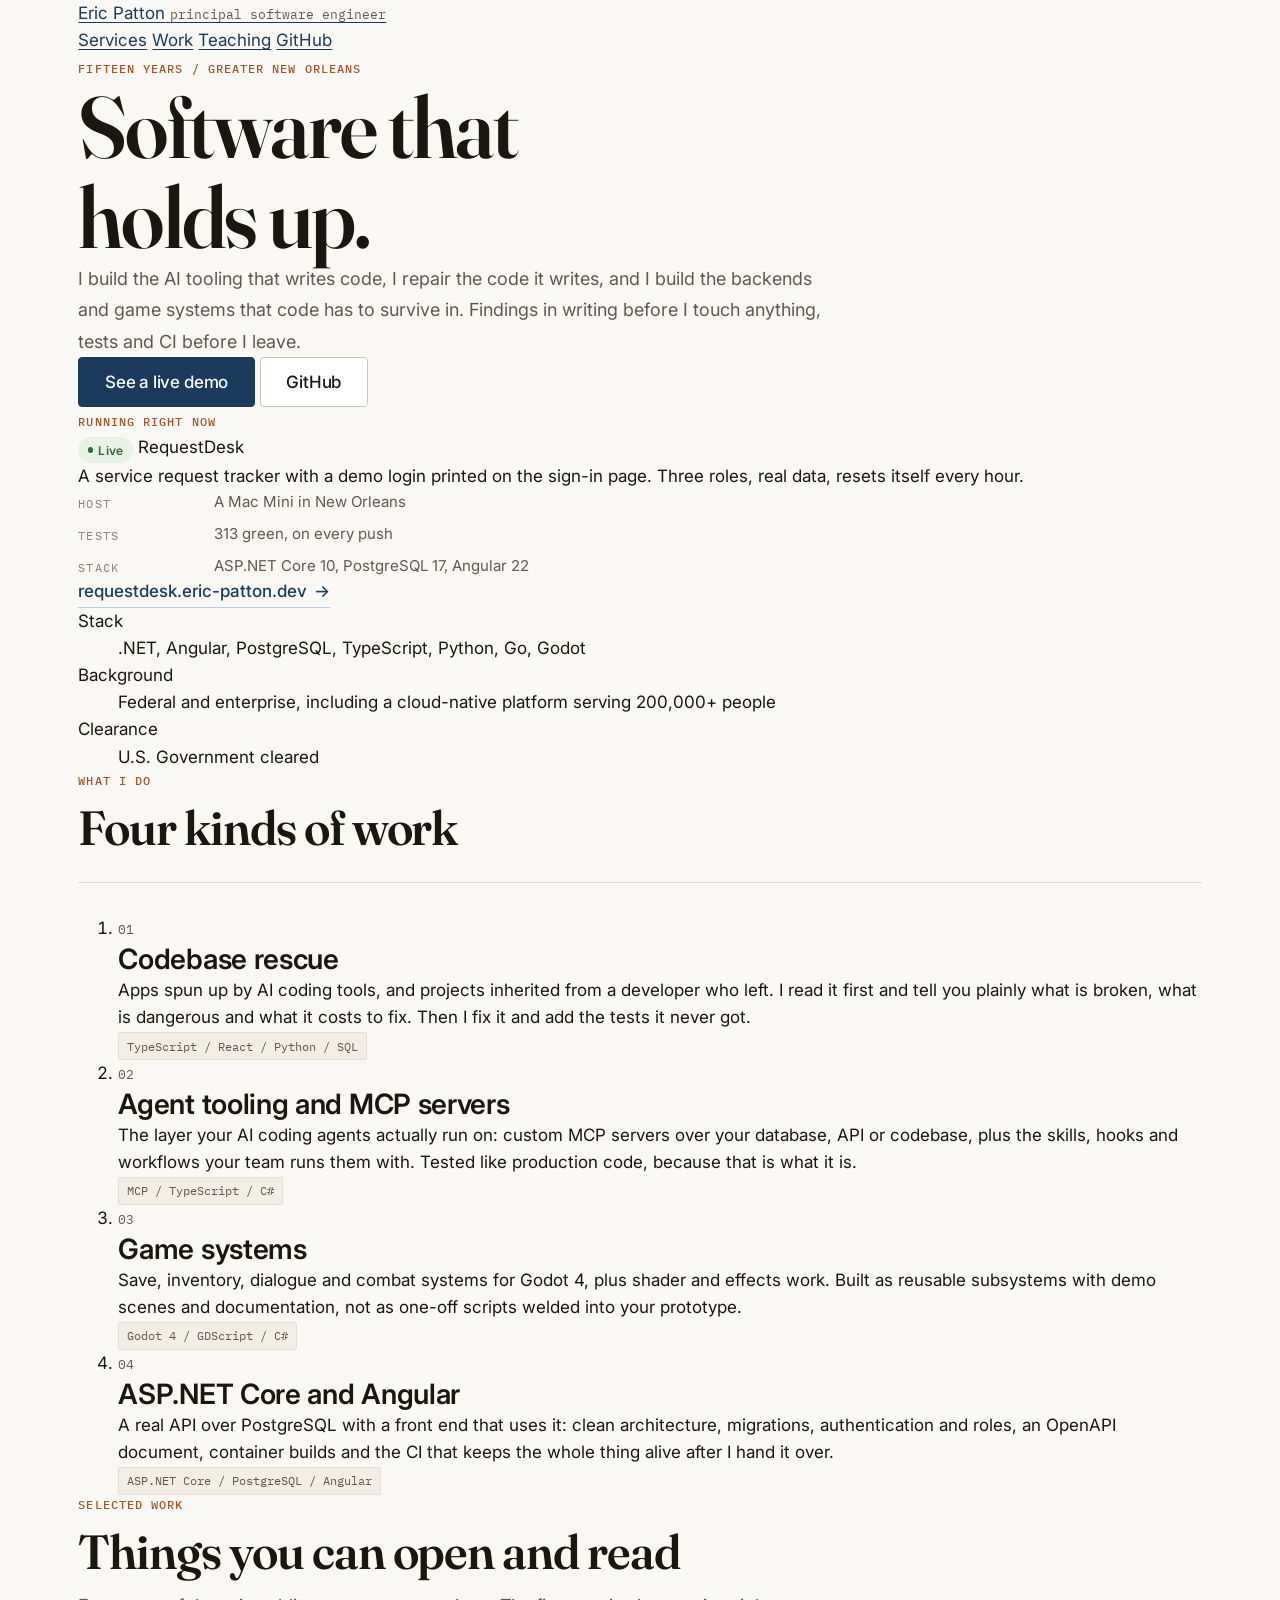
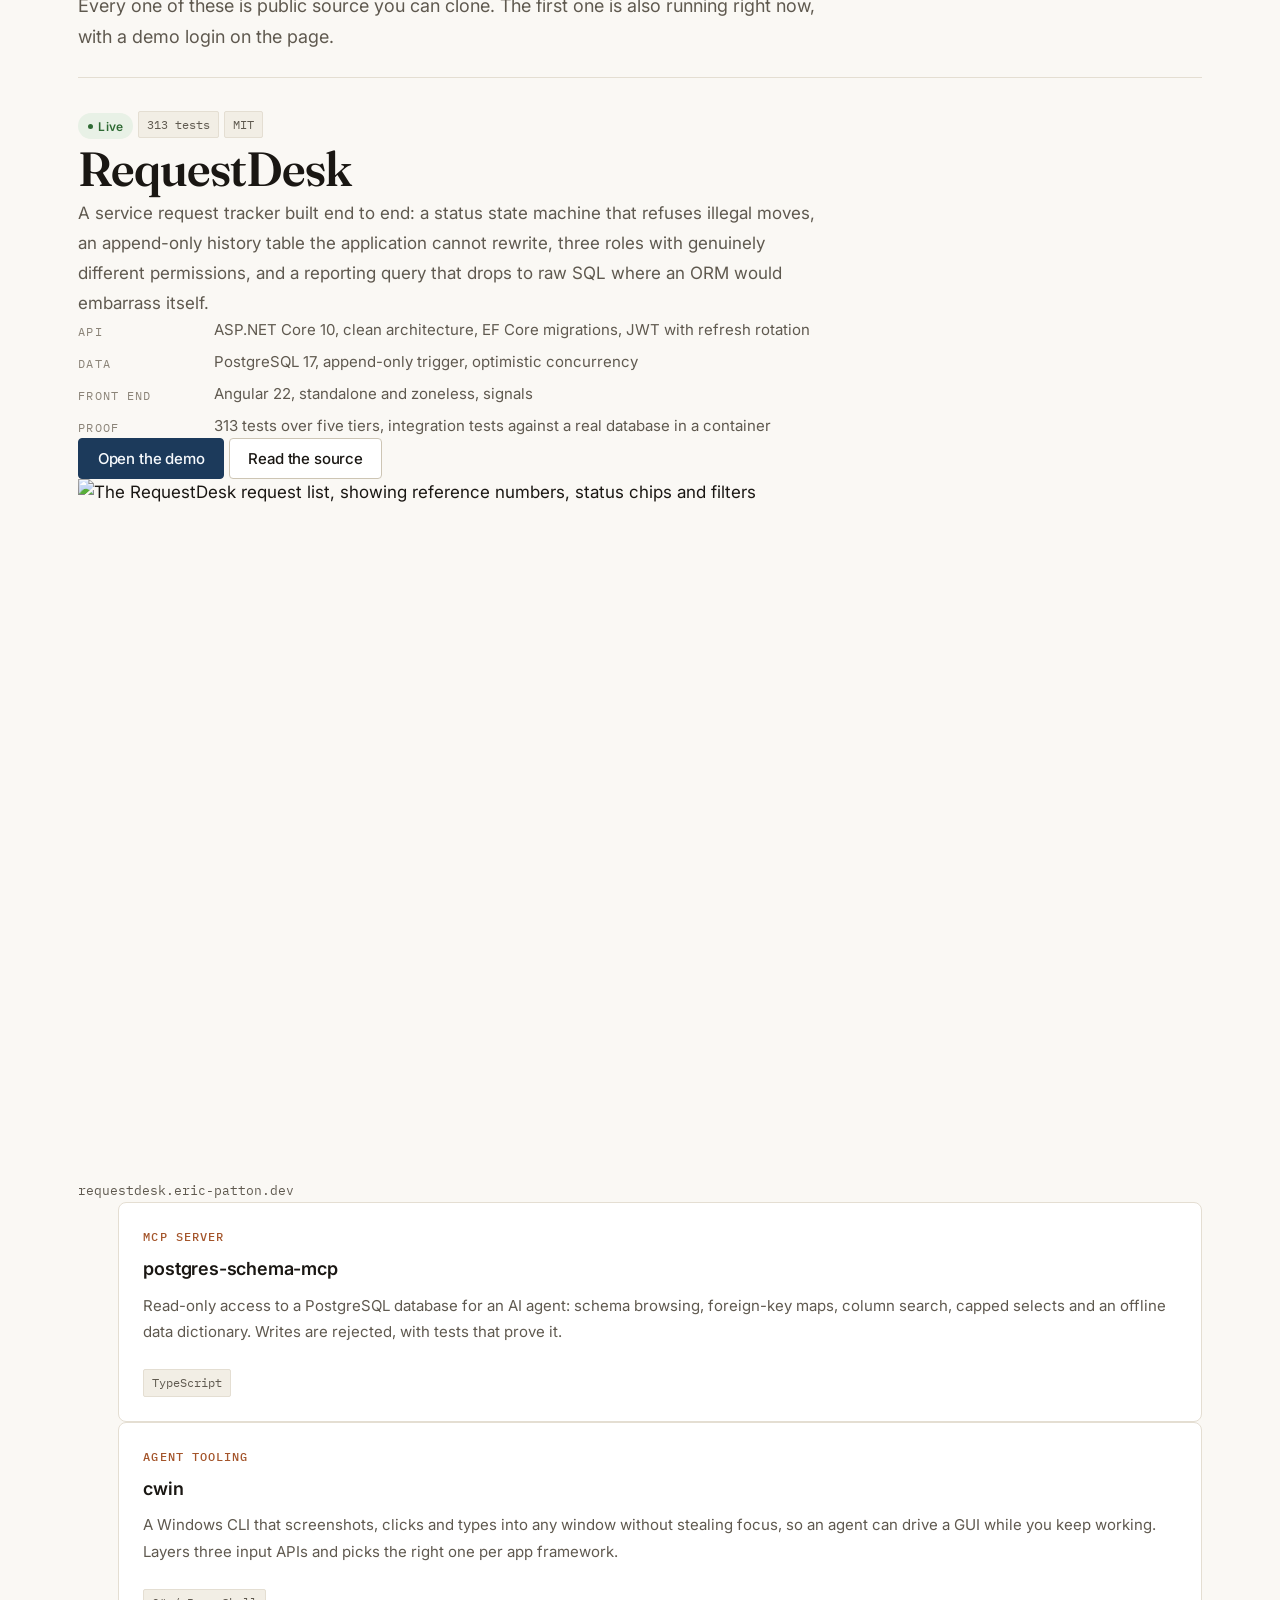
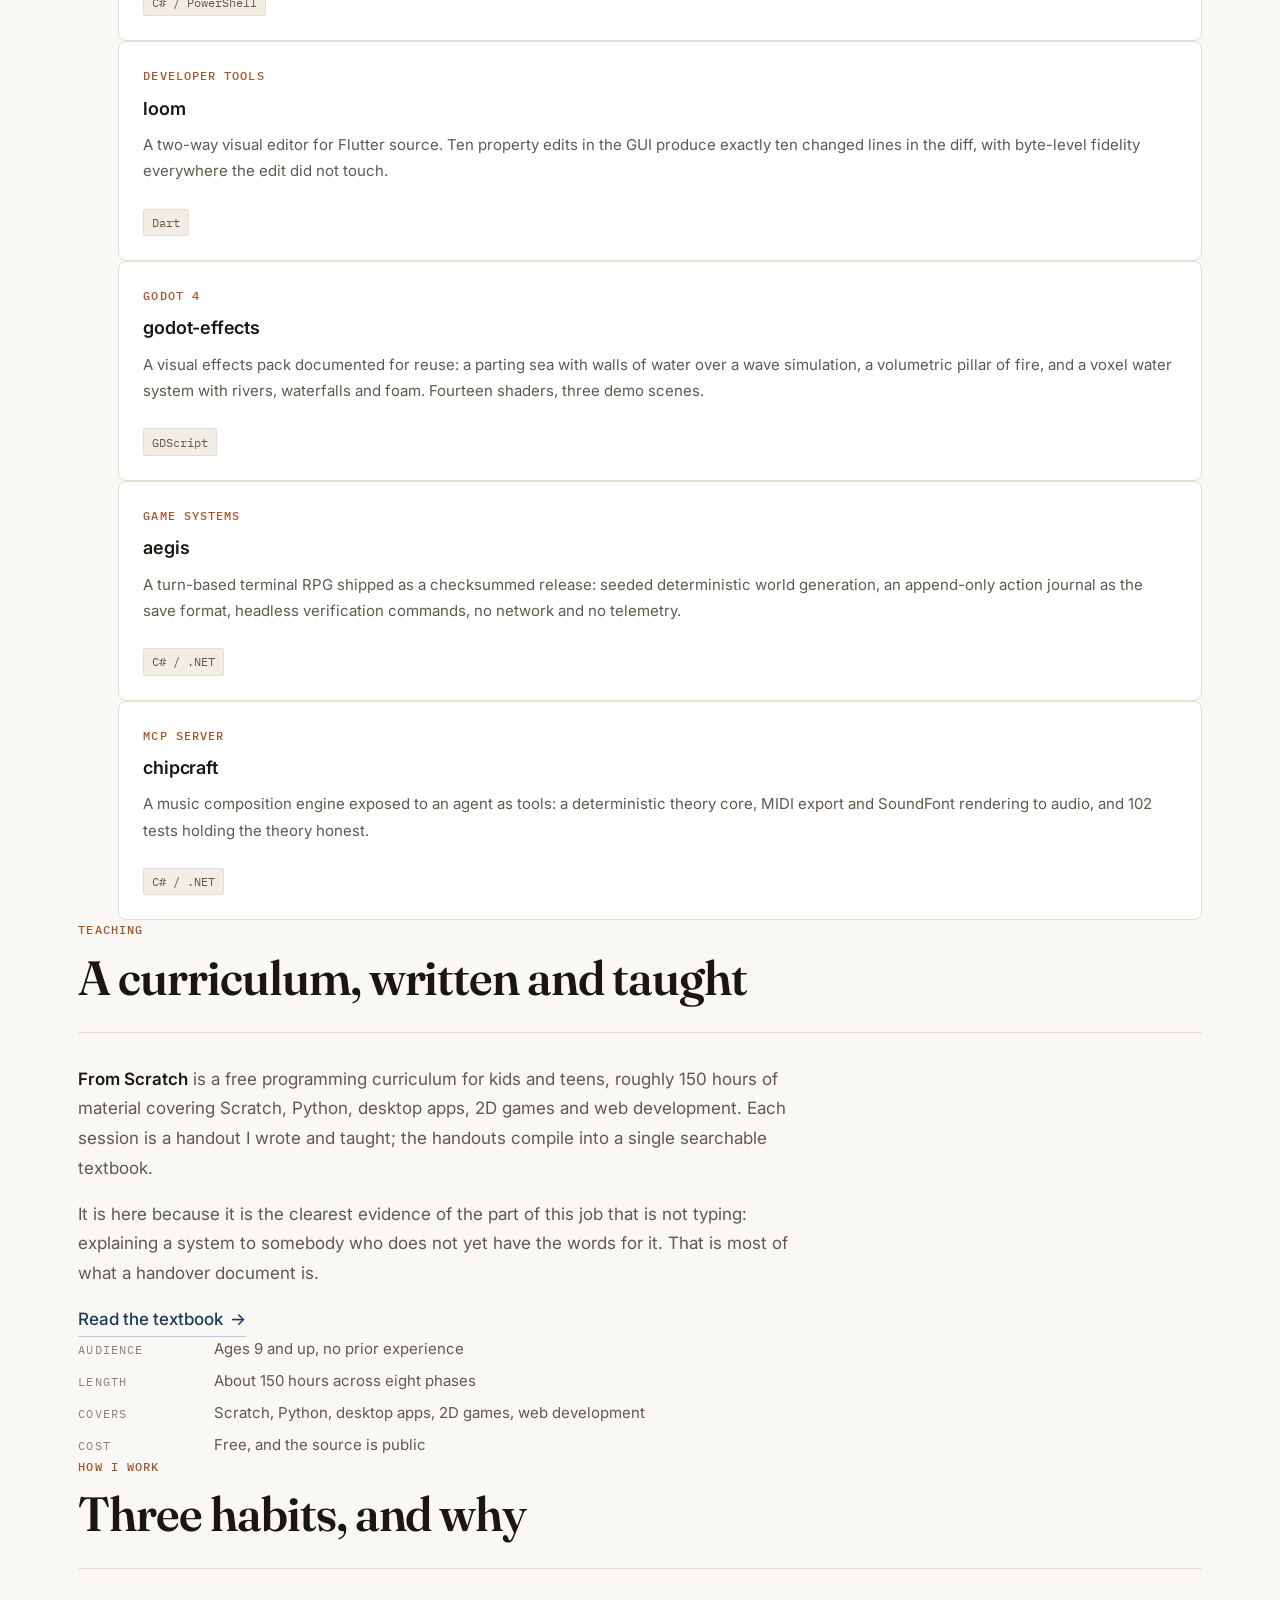
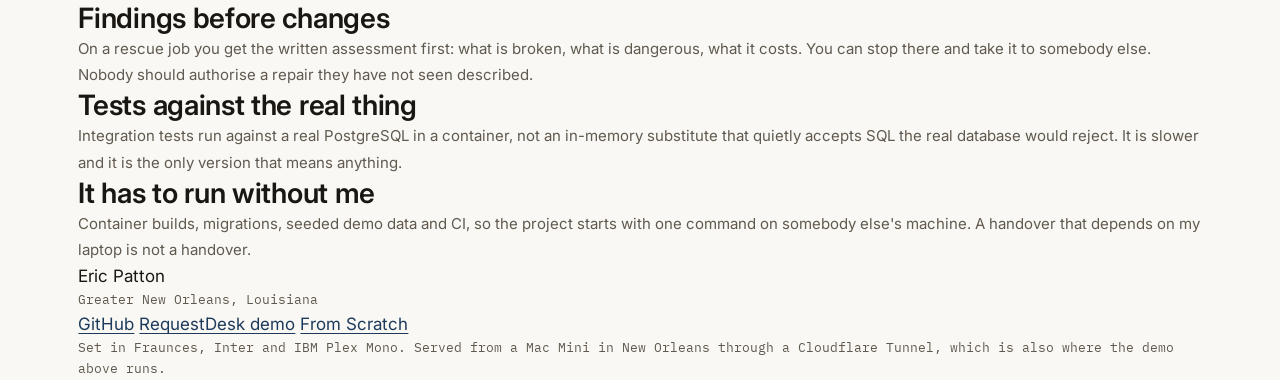
==== site/index.html @ 19e7ad47 "The eric-patton.dev site and the shared design system Editorial technical: a warm off-white ground, " ====
<!doctype html>
<html lang="en">
  <head>
    <meta charset="utf-8" />
    <meta name="viewport" content="width=device-width, initial-scale=1" />

    <title>Eric Patton, principal software engineer</title>
    <meta
      name="description"
      content="Principal software engineer, 15 years. Codebase audits and repair, AI agent tooling and MCP servers, ASP.NET Core with PostgreSQL and Angular, Godot systems."
    />
    <link rel="canonical" href="https://eric-patton.dev/" />

    <meta property="og:type" content="website" />
    <meta property="og:url" content="https://eric-patton.dev/" />
    <meta property="og:title" content="Eric Patton, principal software engineer" />
    <meta
      property="og:description"
      content="I build the AI tooling that writes code, I repair the code it writes, and I build the backends that code has to survive in."
    />
    <meta property="og:image" content="https://eric-patton.dev/assets/og.png" />
    <meta name="twitter:card" content="summary_large_image" />

    <link rel="icon" href="/assets/favicon.svg" type="image/svg+xml" />

    <link rel="preconnect" href="https://fonts.googleapis.com" />
    <link rel="preconnect" href="https://fonts.gstatic.com" crossorigin />
    <link
      rel="stylesheet"
      href="https://fonts.googleapis.com/css2?family=Fraunces:opsz,wght,SOFT,WONK@9..144,400..700,0..100,0..1&family=IBM+Plex+Mono:wght@400;500;600&family=Inter:wght@400;500;600;700&display=swap"
    />

    <link rel="stylesheet" href="/design-system/tokens.css" />
    <link rel="stylesheet" href="/design-system/base.css" />
    <link rel="stylesheet" href="/design-system/components.css" />
    <link rel="stylesheet" href="/styles.css" />
  </head>

  <body>
    <a class="ep-skip-link" href="#main">Skip to content</a>

    <header class="masthead">
      <div class="ep-page masthead__inner">
        <a class="masthead__mark" href="/">
          <span class="masthead__name">Eric Patton</span>
          <span class="ep-mono masthead__role">principal software engineer</span>
        </a>

        <nav class="masthead__nav" aria-label="Sections">
          <a href="#services">Services</a>
          <a href="#work">Work</a>
          <a href="#teaching">Teaching</a>
          <a href="https://github.com/eric-patton" rel="me noopener">GitHub</a>
        </nav>
      </div>
    </header>

    <main id="main">
      <!-- ---- Hero ------------------------------------------------------------------------ -->
      <section class="hero">
        <div class="ep-page">
          <div class="hero__grid">
            <div class="hero__text">
              <p class="ep-eyebrow">Fifteen years / Greater New Orleans</p>

              <h1 class="ep-display hero__headline">
                Software that<br />holds up.
              </h1>

              <p class="ep-lede hero__lede">
                I build the AI tooling that writes code, I repair the code it writes, and I build
                the backends and game systems that code has to survive in. Findings in writing
                before I touch anything, tests and CI before I leave.
              </p>

              <div class="hero__actions">
                <a
                  class="ep-btn ep-btn--primary ep-btn--lg"
                  href="https://requestdesk.eric-patton.dev"
                >
                  See a live demo
                </a>
                <a
                  class="ep-btn ep-btn--secondary ep-btn--lg"
                  href="https://github.com/eric-patton"
                  rel="me noopener"
                >
                  GitHub
                </a>
              </div>
            </div>

            <!-- Not a project card: this is the running service, and it earns the space by being
                 the one thing on the page a visitor can go and use in the next ten seconds. -->
            <aside class="status-panel" aria-labelledby="status-panel-title">
              <p class="ep-eyebrow">Running right now</p>

              <p class="status-panel__head">
                <span class="ep-chip ep-chip--live">Live</span>
                <span id="status-panel-title" class="status-panel__name">RequestDesk</span>
              </p>

              <p class="status-panel__blurb">
                A service request tracker with a demo login printed on the sign-in page. Three
                roles, real data, resets itself every hour.
              </p>

              <dl class="ep-defs status-panel__defs">
                <dt>Host</dt>
                <dd>A Mac Mini in New Orleans</dd>
                <dt>Tests</dt>
                <dd>313 green, on every push</dd>
                <dt>Stack</dt>
                <dd>ASP.NET Core 10, PostgreSQL 17, Angular 22</dd>
              </dl>

              <p class="status-panel__go">
                <a class="ep-link" href="https://requestdesk.eric-patton.dev">
                  requestdesk.eric-patton.dev
                  <span class="ep-link__arrow" aria-hidden="true">-&gt;</span>
                </a>
              </p>
            </aside>
          </div>

          <dl class="hero__facts">
            <div>
              <dt>Stack</dt>
              <dd>.NET, Angular, PostgreSQL, TypeScript, Python, Go, Godot</dd>
            </div>
            <div>
              <dt>Background</dt>
              <dd>Federal and enterprise, including a cloud-native platform serving 200,000+ people</dd>
            </div>
            <div>
              <dt>Clearance</dt>
              <dd>U.S. Government cleared</dd>
            </div>
          </dl>
        </div>
      </section>

      <!-- ---- Services --------------------------------------------------------------------- -->
      <section class="section" id="services">
        <div class="ep-page">
          <div class="ep-section-head">
            <p class="ep-eyebrow">What I do</p>
            <h2 class="ep-title">Four kinds of work</h2>
          </div>

          <ol class="services">
            <li class="service">
              <span class="service__index ep-mono">01</span>
              <div class="service__body">
                <h3 class="ep-heading">Codebase rescue</h3>
                <p>
                  Apps spun up by AI coding tools, and projects inherited from a developer who
                  left. I read it first and tell you plainly what is broken, what is dangerous and
                  what it costs to fix. Then I fix it and add the tests it never got.
                </p>
              </div>
              <span class="ep-tag">TypeScript / React / Python / SQL</span>
            </li>

            <li class="service">
              <span class="service__index ep-mono">02</span>
              <div class="service__body">
                <h3 class="ep-heading">Agent tooling and MCP servers</h3>
                <p>
                  The layer your AI coding agents actually run on: custom MCP servers over your
                  database, API or codebase, plus the skills, hooks and workflows your team runs
                  them with. Tested like production code, because that is what it is.
                </p>
              </div>
              <span class="ep-tag">MCP / TypeScript / C#</span>
            </li>

            <li class="service">
              <span class="service__index ep-mono">03</span>
              <div class="service__body">
                <h3 class="ep-heading">Game systems</h3>
                <p>
                  Save, inventory, dialogue and combat systems for Godot 4, plus shader and
                  effects work. Built as reusable subsystems with demo scenes and documentation,
                  not as one-off scripts welded into your prototype.
                </p>
              </div>
              <span class="ep-tag">Godot 4 / GDScript / C#</span>
            </li>

            <li class="service">
              <span class="service__index ep-mono">04</span>
              <div class="service__body">
                <h3 class="ep-heading">ASP.NET Core and Angular</h3>
                <p>
                  A real API over PostgreSQL with a front end that uses it: clean architecture,
                  migrations, authentication and roles, an OpenAPI document, container builds and
                  the CI that keeps the whole thing alive after I hand it over.
                </p>
              </div>
              <span class="ep-tag">ASP.NET Core / PostgreSQL / Angular</span>
            </li>
          </ol>
        </div>
      </section>

      <!-- ---- Featured work ---------------------------------------------------------------- -->
      <section class="section section--sunk" id="work">
        <div class="ep-page">
          <div class="ep-section-head">
            <p class="ep-eyebrow">Selected work</p>
            <h2 class="ep-title">Things you can open and read</h2>
            <p class="ep-lede">
              Every one of these is public source you can clone. The first one is also running
              right now, with a demo login on the page.
            </p>
          </div>

          <article class="feature">
            <div class="feature__text">
              <p class="feature__chips">
                <span class="ep-chip ep-chip--live">Live</span>
                <span class="ep-tag">313 tests</span>
                <span class="ep-tag">MIT</span>
              </p>

              <h3 class="ep-title feature__title">RequestDesk</h3>

              <p class="ep-prose">
                A service request tracker built end to end: a status state machine that refuses
                illegal moves, an append-only history table the application cannot rewrite, three
                roles with genuinely different permissions, and a reporting query that drops to
                raw SQL where an ORM would embarrass itself.
              </p>

              <dl class="ep-defs feature__defs">
                <dt>API</dt>
                <dd>ASP.NET Core 10, clean architecture, EF Core migrations, JWT with refresh rotation</dd>
                <dt>Data</dt>
                <dd>PostgreSQL 17, append-only trigger, optimistic concurrency</dd>
                <dt>Front end</dt>
                <dd>Angular 22, standalone and zoneless, signals</dd>
                <dt>Proof</dt>
                <dd>313 tests over five tiers, integration tests against a real database in a container</dd>
              </dl>

              <p class="feature__actions">
                <a class="ep-btn ep-btn--primary" href="https://requestdesk.eric-patton.dev">
                  Open the demo
                </a>
                <a
                  class="ep-btn ep-btn--secondary"
                  href="https://github.com/eric-patton/requestdesk"
                  rel="noopener"
                >
                  Read the source
                </a>
              </p>
            </div>

            <figure class="feature__shot">
              <img
                src="/assets/requestdesk-list.png"
                alt="The RequestDesk request list, showing reference numbers, status chips and filters"
                width="1280"
                height="800"
                loading="lazy"
                decoding="async"
              />
              <figcaption class="ep-mono">requestdesk.eric-patton.dev</figcaption>
            </figure>
          </article>

          <ul class="work-grid">
            <li class="ep-card ep-card--interactive">
              <p class="ep-eyebrow">MCP server</p>
              <h3 class="ep-card__title">
                <a
                  class="ep-card__link"
                  href="https://github.com/eric-patton/postgres-schema-mcp"
                  rel="noopener"
                  >postgres-schema-mcp</a
                >
              </h3>
              <p class="ep-card__body">
                Read-only access to a PostgreSQL database for an AI agent: schema browsing,
                foreign-key maps, column search, capped selects and an offline data dictionary.
                Writes are rejected, with tests that prove it.
              </p>
              <p class="ep-card__footer"><span class="ep-tag">TypeScript</span></p>
            </li>

            <li class="ep-card ep-card--interactive">
              <p class="ep-eyebrow">Agent tooling</p>
              <h3 class="ep-card__title">
                <a class="ep-card__link" href="https://github.com/eric-patton/cwin" rel="noopener"
                  >cwin</a
                >
              </h3>
              <p class="ep-card__body">
                A Windows CLI that screenshots, clicks and types into any window without stealing
                focus, so an agent can drive a GUI while you keep working. Layers three input APIs
                and picks the right one per app framework.
              </p>
              <p class="ep-card__footer"><span class="ep-tag">C# / PowerShell</span></p>
            </li>

            <li class="ep-card ep-card--interactive">
              <p class="ep-eyebrow">Developer tools</p>
              <h3 class="ep-card__title">
                <a class="ep-card__link" href="https://github.com/eric-patton/loom" rel="noopener"
                  >loom</a
                >
              </h3>
              <p class="ep-card__body">
                A two-way visual editor for Flutter source. Ten property edits in the GUI produce
                exactly ten changed lines in the diff, with byte-level fidelity everywhere the
                edit did not touch.
              </p>
              <p class="ep-card__footer"><span class="ep-tag">Dart</span></p>
            </li>

            <li class="ep-card ep-card--interactive">
              <p class="ep-eyebrow">Godot 4</p>
              <h3 class="ep-card__title">
                <a
                  class="ep-card__link"
                  href="https://github.com/eric-patton/godot-effects"
                  rel="noopener"
                  >godot-effects</a
                >
              </h3>
              <p class="ep-card__body">
                A visual effects pack documented for reuse: a parting sea with walls of water over
                a wave simulation, a volumetric pillar of fire, and a voxel water system with
                rivers, waterfalls and foam. Fourteen shaders, three demo scenes.
              </p>
              <p class="ep-card__footer"><span class="ep-tag">GDScript</span></p>
            </li>

            <li class="ep-card ep-card--interactive">
              <p class="ep-eyebrow">Game systems</p>
              <h3 class="ep-card__title">
                <a class="ep-card__link" href="https://github.com/eric-patton/aegis" rel="noopener"
                  >aegis</a
                >
              </h3>
              <p class="ep-card__body">
                A turn-based terminal RPG shipped as a checksummed release: seeded deterministic
                world generation, an append-only action journal as the save format, headless
                verification commands, no network and no telemetry.
              </p>
              <p class="ep-card__footer"><span class="ep-tag">C# / .NET</span></p>
            </li>

            <li class="ep-card ep-card--interactive">
              <p class="ep-eyebrow">MCP server</p>
              <h3 class="ep-card__title">
                <a
                  class="ep-card__link"
                  href="https://github.com/eric-patton/chipcraft"
                  rel="noopener"
                  >chipcraft</a
                >
              </h3>
              <p class="ep-card__body">
                A music composition engine exposed to an agent as tools: a deterministic theory
                core, MIDI export and SoundFont rendering to audio, and 102 tests holding the
                theory honest.
              </p>
              <p class="ep-card__footer"><span class="ep-tag">C# / .NET</span></p>
            </li>
          </ul>
        </div>
      </section>

      <!-- ---- Teaching --------------------------------------------------------------------- -->
      <section class="section" id="teaching">
        <div class="ep-page">
          <div class="ep-section-head">
            <p class="ep-eyebrow">Teaching</p>
            <h2 class="ep-title">A curriculum, written and taught</h2>
          </div>

          <div class="teaching">
            <div class="ep-prose">
              <p>
                <strong>From Scratch</strong> is a free programming curriculum for kids and teens,
                roughly 150 hours of material covering Scratch, Python, desktop apps, 2D games and
                web development. Each session is a handout I wrote and taught; the handouts compile
                into a single searchable textbook.
              </p>
              <p>
                It is here because it is the clearest evidence of the part of this job that is not
                typing: explaining a system to somebody who does not yet have the words for it.
                That is most of what a handover document is.
              </p>
              <p>
                <a class="ep-link" href="https://eric-patton.github.io/from-scratch/" rel="noopener">
                  Read the textbook <span class="ep-link__arrow" aria-hidden="true">-&gt;</span>
                </a>
              </p>
            </div>

            <dl class="ep-defs teaching__defs">
              <dt>Audience</dt>
              <dd>Ages 9 and up, no prior experience</dd>
              <dt>Length</dt>
              <dd>About 150 hours across eight phases</dd>
              <dt>Covers</dt>
              <dd>Scratch, Python, desktop apps, 2D games, web development</dd>
              <dt>Cost</dt>
              <dd>Free, and the source is public</dd>
            </dl>
          </div>
        </div>
      </section>

      <!-- ---- Approach --------------------------------------------------------------------- -->
      <section class="section section--sunk" id="approach">
        <div class="ep-page">
          <div class="ep-section-head">
            <p class="ep-eyebrow">How I work</p>
            <h2 class="ep-title">Three habits, and why</h2>
          </div>

          <div class="approach">
            <div class="approach__item">
              <h3 class="ep-heading">Findings before changes</h3>
              <p class="ep-card__body">
                On a rescue job you get the written assessment first: what is broken, what is
                dangerous, what it costs. You can stop there and take it to somebody else. Nobody
                should authorise a repair they have not seen described.
              </p>
            </div>
            <div class="approach__item">
              <h3 class="ep-heading">Tests against the real thing</h3>
              <p class="ep-card__body">
                Integration tests run against a real PostgreSQL in a container, not an in-memory
                substitute that quietly accepts SQL the real database would reject. It is slower
                and it is the only version that means anything.
              </p>
            </div>
            <div class="approach__item">
              <h3 class="ep-heading">It has to run without me</h3>
              <p class="ep-card__body">
                Container builds, migrations, seeded demo data and CI, so the project starts with
                one command on somebody else's machine. A handover that depends on my laptop is
                not a handover.
              </p>
            </div>
          </div>
        </div>
      </section>
    </main>

    <footer class="footer">
      <div class="ep-page footer__inner">
        <div>
          <p class="footer__name">Eric Patton</p>
          <p class="ep-mono">Greater New Orleans, Louisiana</p>
        </div>

        <nav class="footer__links" aria-label="Elsewhere">
          <a href="https://github.com/eric-patton" rel="me noopener">GitHub</a>
          <a href="https://requestdesk.eric-patton.dev">RequestDesk demo</a>
          <a href="https://eric-patton.github.io/from-scratch/" rel="noopener">From Scratch</a>
        </nav>

        <p class="ep-mono footer__colophon">
          Set in Fraunces, Inter and IBM Plex Mono. Served from a Mac Mini in New Orleans through a
          Cloudflare Tunnel, which is also where the demo above runs.
        </p>
      </div>
    </footer>
  </body>
</html>
---- design-system/tokens.css ----
/*
 * Editorial Technical: the design tokens.
 *
 * One file, imported by both the eric-patton.dev site and the RequestDesk front end, so the two
 * read as one product. Everything is prefixed --ep- so it can drop into an app that already has
 * its own variables (RequestDesk carries Angular Material's) without colliding.
 *
 * The system has three voices and each one has a job:
 *   serif  headlines and pull quotes, the only place with personality
 *   sans   every piece of working UI, chosen to stay legible in a dense table
 *   mono   technical detail: counts, stack names, section indices, status codes
 *
 * Colour is warm rather than neutral grey. A warm ground makes the ink accent read as considered
 * instead of corporate, and it stays comfortable on a screen someone reads for an hour.
 */

:root {
  color-scheme: light;

  /* ---- Type families ------------------------------------------------------------------- */
  --ep-font-display: "Fraunces", "Iowan Old Style", "Palatino Linotype", Georgia, serif;
  --ep-font-sans: "Inter", -apple-system, BlinkMacSystemFont, "Segoe UI", Roboto, sans-serif;
  --ep-font-mono: "IBM Plex Mono", ui-monospace, "SF Mono", Menlo, Consolas, monospace;

  /* ---- Type scale ---------------------------------------------------------------------- */
  /* Fluid between a 380px phone and a 1280px desktop. The display sizes carry the page, so
     they move the most; body text barely moves at all, because reading size is reading size. */
  --ep-text-display: clamp(2.75rem, 1.6rem + 4.8vw, 5.5rem);
  --ep-text-title: clamp(1.9rem, 1.35rem + 2.3vw, 3rem);
  --ep-text-heading: clamp(1.35rem, 1.1rem + 1vw, 1.75rem);
  --ep-text-subheading: 1.125rem;
  --ep-text-body: 1.0625rem;
  --ep-text-small: 0.9375rem;
  --ep-text-fine: 0.8125rem;
  --ep-text-label: 0.75rem;

  --ep-leading-tight: 1.04;
  --ep-leading-snug: 1.25;
  --ep-leading-normal: 1.6;
  --ep-leading-relaxed: 1.75;

  --ep-tracking-display: -0.022em;
  --ep-tracking-tight: -0.011em;
  --ep-tracking-normal: 0;
  --ep-tracking-label: 0.09em;

  --ep-weight-regular: 400;
  --ep-weight-medium: 500;
  --ep-weight-semibold: 600;
  --ep-weight-bold: 700;

  /* ---- Colour: ground and ink ---------------------------------------------------------- */
  --ep-ground: #faf8f4;
  --ep-ground-sunk: #f2eee5;
  --ep-surface: #ffffff;
  --ep-surface-raised: #ffffff;

  --ep-ink: #1a1713;
  --ep-ink-muted: #5f594f;
  --ep-ink-faint: #8b8478;
  --ep-ink-inverse: #faf8f4;

  --ep-rule: #e4ded2;
  --ep-rule-strong: #cdc5b4;

  /* ---- Colour: accent ------------------------------------------------------------------ */
  /* Deep ink blue. Dark enough to sit on the warm ground at AA for body text, which means the
     same token works for a link, a button fill and a chart bar without a second variant. */
  --ep-accent: #1c3a5b;
  --ep-accent-strong: #142a43;
  --ep-accent-soft: #e7eef6;
  --ep-accent-line: #b9cbdd;
  --ep-on-accent: #f7fafd;

  /* Rust. The second voice, used sparingly: section indices, the mono eyebrow labels, and the
     one thing on a screen that should catch the eye first. Never for large fills. */
  --ep-warm: #a4552b;
  --ep-warm-soft: #f7ece4;
  --ep-warm-line: #e3c5ae;

  /* ---- Colour: feedback ---------------------------------------------------------------- */
  --ep-positive: #2f6b34;
  --ep-positive-soft: #e8f1e6;
  --ep-caution: #8a6410;
  --ep-caution-soft: #f8f0da;
  --ep-critical: #9c2c22;
  --ep-critical-soft: #f9e9e6;

  /* ---- Colour: RequestDesk status palette ---------------------------------------------- */
  /* Seven states, and the chip has to stay readable at 12px inside a dense table row. Each one
     is a dark ink on a tinted ground rather than white on saturated colour, which holds up at
     small sizes and does not turn the table into a bag of sweets. */
  --ep-status-new-ink: #1c3a5b;
  --ep-status-new-bg: #e7eef6;
  --ep-status-triaged-ink: #4c3f86;
  --ep-status-triaged-bg: #ece9f7;
  --ep-status-inprogress-ink: #0f6152;
  --ep-status-inprogress-bg: #e2f0ec;
  --ep-status-blocked-ink: #a4552b;
  --ep-status-blocked-bg: #f7ece4;
  --ep-status-resolved-ink: #2f6b34;
  --ep-status-resolved-bg: #e8f1e6;
  --ep-status-closed-ink: #5f594f;
  --ep-status-closed-bg: #efece5;
  --ep-status-cancelled-ink: #8b8478;
  --ep-status-cancelled-bg: #f2eee5;

  /* ---- Colour: RequestDesk priority ---------------------------------------------------- */
  --ep-priority-low: #8b8478;
  --ep-priority-normal: #5f594f;
  --ep-priority-high: #a4552b;
  --ep-priority-urgent: #9c2c22;

  /* ---- Space --------------------------------------------------------------------------- */
  /* A 4px base. Named by size rather than by purpose so the same token can be a gap, a pad or
     a margin without lying about what it is. */
  --ep-space-3xs: 0.25rem;
  --ep-space-2xs: 0.5rem;
  --ep-space-xs: 0.75rem;
  --ep-space-sm: 1rem;
  --ep-space-md: 1.5rem;
  --ep-space-lg: 2rem;
  --ep-space-xl: 3rem;
  --ep-space-2xl: 4.5rem;
  --ep-space-3xl: 7rem;
  --ep-space-section: clamp(4rem, 2rem + 8vw, 9rem);

  /* ---- Measure and layout -------------------------------------------------------------- */
  --ep-measure-prose: 68ch;
  --ep-measure-narrow: 46ch;
  --ep-page-max: 76rem;
  --ep-page-gutter: clamp(1.25rem, 0.5rem + 3vw, 4rem);

  /* ---- Radius -------------------------------------------------------------------------- */
  /* Small on purpose. Editorial work is built from rules and edges, not pills; the one pill
     in the system is the status chip, where roundness reads as "state" rather than "button". */
  --ep-radius-xs: 2px;
  --ep-radius-sm: 4px;
  --ep-radius-md: 8px;
  --ep-radius-lg: 14px;
  --ep-radius-pill: 999px;

  /* ---- Elevation ----------------------------------------------------------------------- */
  /* Deliberately faint, and warm rather than black, so a card lifts off the ground without
     the grey haze that makes light UIs look muddy. Most separation is done with rules. */
  --ep-shadow-sm: 0 1px 2px rgba(38, 30, 20, 0.05);
  --ep-shadow-md: 0 2px 4px rgba(38, 30, 20, 0.05), 0 8px 20px -12px rgba(38, 30, 20, 0.18);
  --ep-shadow-lg: 0 4px 8px rgba(38, 30, 20, 0.05), 0 20px 44px -20px rgba(38, 30, 20, 0.22);
  --ep-focus-ring: 0 0 0 2px var(--ep-ground), 0 0 0 4px var(--ep-accent);

  /* ---- Motion -------------------------------------------------------------------------- */
  --ep-ease: cubic-bezier(0.2, 0, 0.1, 1);
  --ep-ease-out: cubic-bezier(0.16, 1, 0.3, 1);
  --ep-duration-fast: 120ms;
  --ep-duration: 200ms;
  --ep-duration-slow: 380ms;
}

/*
 * Dark. Warm dark, not black: the ground keeps a little of the paper's yellow so the palette
 * stays recognisably the same system. The accent has to invert, because a deep ink blue is
 * invisible on a dark ground; it becomes a pale blue and the ink/ground roles swap.
 */
@media (prefers-color-scheme: dark) {
  :root:not([data-ep-theme="light"]) {
    color-scheme: dark;

    --ep-ground: #16140f;
    --ep-ground-sunk: #100e0a;
    --ep-surface: #1e1b16;
    --ep-surface-raised: #26221c;

    --ep-ink: #f3efe7;
    --ep-ink-muted: #b3aa9b;
    --ep-ink-faint: #837b6d;
    --ep-ink-inverse: #16140f;

    --ep-rule: #322d25;
    --ep-rule-strong: #494237;

    --ep-accent: #9dc0e0;
    --ep-accent-strong: #c2d9ee;
    --ep-accent-soft: #1b2833;
    --ep-accent-line: #35505f;
    --ep-on-accent: #101c27;

    --ep-warm: #e5a578;
    --ep-warm-soft: #2b1f16;
    --ep-warm-line: #4d3524;

    --ep-positive: #86c08a;
    --ep-positive-soft: #1a2419;
    --ep-caution: #d7ad55;
    --ep-caution-soft: #2a2313;
    --ep-critical: #e79287;
    --ep-critical-soft: #2c1a17;

    --ep-status-new-ink: #9dc0e0;
    --ep-status-new-bg: #1b2833;
    --ep-status-triaged-ink: #b3a6e4;
    --ep-status-triaged-bg: #221d33;
    --ep-status-inprogress-ink: #7cc6b4;
    --ep-status-inprogress-bg: #14261f;
    --ep-status-blocked-ink: #e5a578;
    --ep-status-blocked-bg: #2b1f16;
    --ep-status-resolved-ink: #86c08a;
    --ep-status-resolved-bg: #1a2419;
    --ep-status-closed-ink: #b3aa9b;
    --ep-status-closed-bg: #262219;
    --ep-status-cancelled-ink: #837b6d;
    --ep-status-cancelled-bg: #1f1c16;

    --ep-priority-low: #837b6d;
    --ep-priority-normal: #b3aa9b;
    --ep-priority-high: #e5a578;
    --ep-priority-urgent: #e79287;

    --ep-shadow-sm: 0 1px 2px rgba(0, 0, 0, 0.4);
    --ep-shadow-md: 0 2px 4px rgba(0, 0, 0, 0.35), 0 8px 20px -12px rgba(0, 0, 0, 0.7);
    --ep-shadow-lg: 0 4px 8px rgba(0, 0, 0, 0.35), 0 20px 44px -20px rgba(0, 0, 0, 0.8);
  }
}

/* An explicit choice always wins over the system preference, in both directions. */
:root[data-ep-theme="dark"] {
  color-scheme: dark;

  --ep-ground: #16140f;
  --ep-ground-sunk: #100e0a;
  --ep-surface: #1e1b16;
  --ep-surface-raised: #26221c;

  --ep-ink: #f3efe7;
  --ep-ink-muted: #b3aa9b;
  --ep-ink-faint: #837b6d;
  --ep-ink-inverse: #16140f;

  --ep-rule: #322d25;
  --ep-rule-strong: #494237;

  --ep-accent: #9dc0e0;
  --ep-accent-strong: #c2d9ee;
  --ep-accent-soft: #1b2833;
  --ep-accent-line: #35505f;
  --ep-on-accent: #101c27;

  --ep-warm: #e5a578;
  --ep-warm-soft: #2b1f16;
  --ep-warm-line: #4d3524;

  --ep-positive: #86c08a;
  --ep-positive-soft: #1a2419;
  --ep-caution: #d7ad55;
  --ep-caution-soft: #2a2313;
  --ep-critical: #e79287;
  --ep-critical-soft: #2c1a17;

  --ep-status-new-ink: #9dc0e0;
  --ep-status-new-bg: #1b2833;
  --ep-status-triaged-ink: #b3a6e4;
  --ep-status-triaged-bg: #221d33;
  --ep-status-inprogress-ink: #7cc6b4;
  --ep-status-inprogress-bg: #14261f;
  --ep-status-blocked-ink: #e5a578;
  --ep-status-blocked-bg: #2b1f16;
  --ep-status-resolved-ink: #86c08a;
  --ep-status-resolved-bg: #1a2419;
  --ep-status-closed-ink: #b3aa9b;
  --ep-status-closed-bg: #262219;
  --ep-status-cancelled-ink: #837b6d;
  --ep-status-cancelled-bg: #1f1c16;

  --ep-priority-low: #837b6d;
  --ep-priority-normal: #b3aa9b;
  --ep-priority-high: #e5a578;
  --ep-priority-urgent: #e79287;

  --ep-shadow-sm: 0 1px 2px rgba(0, 0, 0, 0.4);
  --ep-shadow-md: 0 2px 4px rgba(0, 0, 0, 0.35), 0 8px 20px -12px rgba(0, 0, 0, 0.7);
  --ep-shadow-lg: 0 4px 8px rgba(0, 0, 0, 0.35), 0 20px 44px -20px rgba(0, 0, 0, 0.8);
}
---- design-system/base.css ----
/*
 * Editorial Technical: the base layer.
 *
 * A small reset plus the element defaults every page and app gets for free. Nothing here knows
 * about a specific page. Import order is always tokens.css, then this, then components.css.
 */

*,
*::before,
*::after {
  box-sizing: border-box;
}

html {
  -webkit-text-size-adjust: 100%;
  scroll-behavior: smooth;
}

/* Someone who has asked the operating system to stop animations means it everywhere, including
   the smooth scroll above, which is the one people most often forget. */
@media (prefers-reduced-motion: reduce) {
  html {
    scroll-behavior: auto;
  }

  *,
  *::before,
  *::after {
    animation-duration: 0.01ms !important;
    animation-iteration-count: 1 !important;
    transition-duration: 0.01ms !important;
    scroll-behavior: auto !important;
  }
}

body {
  margin: 0;
  background: var(--ep-ground);
  color: var(--ep-ink);
  font-family: var(--ep-font-sans);
  font-size: var(--ep-text-body);
  line-height: var(--ep-leading-normal);
  font-synthesis-weight: none;
  -webkit-font-smoothing: antialiased;
  text-rendering: optimizeLegibility;
}

h1,
h2,
h3,
h4,
h5,
h6 {
  margin: 0;
  font-weight: var(--ep-weight-semibold);
  line-height: var(--ep-leading-snug);
  letter-spacing: var(--ep-tracking-tight);
  text-wrap: balance;
}

p,
ul,
ol,
dl,
figure,
blockquote,
pre {
  margin: 0;
}

/* Prose gets its own rhythm rather than relying on element margins, so a component that happens
   to contain a paragraph does not inherit article spacing it never asked for. */
.ep-prose > * + * {
  margin-top: var(--ep-space-sm);
}

.ep-prose {
  max-width: var(--ep-measure-prose);
  line-height: var(--ep-leading-relaxed);
  color: var(--ep-ink-muted);
}

.ep-prose strong {
  color: var(--ep-ink);
  font-weight: var(--ep-weight-semibold);
}

img,
picture,
video,
canvas,
svg {
  display: block;
  max-width: 100%;
  height: auto;
}

input,
button,
textarea,
select {
  font: inherit;
  color: inherit;
}

button {
  cursor: pointer;
}

a {
  color: var(--ep-accent);
  text-decoration-thickness: 1px;
  text-underline-offset: 0.18em;
  transition: color var(--ep-duration-fast) var(--ep-ease);
}

a:hover {
  color: var(--ep-accent-strong);
}

/* Focus is visible and consistent everywhere. :focus-visible so a mouse click on a button does
   not paint a ring, but a keyboard tab always does. */
:where(a, button, input, textarea, select, summary, [tabindex]):focus-visible {
  outline: none;
  box-shadow: var(--ep-focus-ring);
  border-radius: var(--ep-radius-sm);
}

hr {
  border: 0;
  border-top: 1px solid var(--ep-rule);
  margin: 0;
}

table {
  border-collapse: collapse;
  width: 100%;
}

code,
kbd,
samp,
pre {
  font-family: var(--ep-font-mono);
  font-size: 0.92em;
}

::selection {
  background: var(--ep-accent);
  color: var(--ep-on-accent);
}

/* ---- Type utilities -------------------------------------------------------------------- */

.ep-display {
  font-family: var(--ep-font-display);
  font-size: var(--ep-text-display);
  font-weight: var(--ep-weight-semibold);
  line-height: var(--ep-leading-tight);
  letter-spacing: var(--ep-tracking-display);
  font-variation-settings: "SOFT" 0, "WONK" 1, "opsz" 144;
}

.ep-title {
  font-family: var(--ep-font-display);
  font-size: var(--ep-text-title);
  font-weight: var(--ep-weight-semibold);
  line-height: var(--ep-leading-snug);
  letter-spacing: var(--ep-tracking-display);
  font-variation-settings: "SOFT" 0, "WONK" 1, "opsz" 72;
}

.ep-heading {
  font-size: var(--ep-text-heading);
  font-weight: var(--ep-weight-semibold);
}

/* The mono eyebrow. Used above a section title and as an index number; it is the thing that
   makes the system read as technical rather than as a design agency. */
.ep-eyebrow {
  display: inline-flex;
  align-items: center;
  gap: var(--ep-space-2xs);
  font-family: var(--ep-font-mono);
  font-size: var(--ep-text-label);
  font-weight: var(--ep-weight-medium);
  letter-spacing: var(--ep-tracking-label);
  text-transform: uppercase;
  color: var(--ep-warm);
}

.ep-mono {
  font-family: var(--ep-font-mono);
  font-size: var(--ep-text-fine);
  letter-spacing: 0;
  color: var(--ep-ink-muted);
  font-variant-numeric: tabular-nums;
}

.ep-lede {
  font-size: var(--ep-text-subheading);
  line-height: var(--ep-leading-relaxed);
  color: var(--ep-ink-muted);
  max-width: var(--ep-measure-prose);
  text-wrap: pretty;
}

/* ---- Layout utilities ------------------------------------------------------------------ */

.ep-page {
  width: 100%;
  max-width: var(--ep-page-max);
  margin-inline: auto;
  padding-inline: var(--ep-page-gutter);
}

.ep-stack > * + * {
  margin-top: var(--ep-space-sm);
}

.ep-visually-hidden {
  position: absolute;
  width: 1px;
  height: 1px;
  padding: 0;
  margin: -1px;
  overflow: hidden;
  clip-path: inset(50%);
  white-space: nowrap;
  border: 0;
}

/* Skip link: hidden until focused, then it lands in the top-left as a real button. */
.ep-skip-link {
  position: absolute;
  top: var(--ep-space-2xs);
  left: var(--ep-space-2xs);
  z-index: 100;
  padding: var(--ep-space-2xs) var(--ep-space-sm);
  background: var(--ep-accent);
  color: var(--ep-on-accent);
  border-radius: var(--ep-radius-sm);
  font-size: var(--ep-text-small);
  font-weight: var(--ep-weight-medium);
  text-decoration: none;
  transform: translateY(-200%);
  transition: transform var(--ep-duration) var(--ep-ease-out);
}

.ep-skip-link:focus {
  transform: translateY(0);
  color: var(--ep-on-accent);
}
---- design-system/components.css ----
/*
 * Editorial Technical: the component layer.
 *
 * These are the pieces shared between the site and RequestDesk. Everything is a plain class on
 * a plain element, no framework, so the same CSS drops into an Angular template unchanged.
 *
 * Naming: .ep-<component>, modifiers as .ep-<component>--<variant>, internals as
 * .ep-<component>__<part>. Boring on purpose; a design system nobody can guess the class name
 * for gets abandoned.
 */

/* ---- Button ----------------------------------------------------------------------------- */

.ep-btn {
  display: inline-flex;
  align-items: center;
  justify-content: center;
  gap: var(--ep-space-2xs);
  padding: 0.65rem 1.15rem;
  border: 1px solid transparent;
  border-radius: var(--ep-radius-sm);
  background: transparent;
  font-size: var(--ep-text-small);
  font-weight: var(--ep-weight-medium);
  line-height: 1.2;
  letter-spacing: var(--ep-tracking-tight);
  text-decoration: none;
  white-space: nowrap;
  transition:
    background-color var(--ep-duration-fast) var(--ep-ease),
    border-color var(--ep-duration-fast) var(--ep-ease),
    color var(--ep-duration-fast) var(--ep-ease),
    transform var(--ep-duration-fast) var(--ep-ease);
}

.ep-btn:active {
  transform: translateY(1px);
}

.ep-btn[disabled],
.ep-btn[aria-disabled="true"] {
  opacity: 0.5;
  pointer-events: none;
}

.ep-btn--primary {
  background: var(--ep-accent);
  border-color: var(--ep-accent);
  color: var(--ep-on-accent);
}

.ep-btn--primary:hover {
  background: var(--ep-accent-strong);
  border-color: var(--ep-accent-strong);
  color: var(--ep-on-accent);
}

.ep-btn--secondary {
  background: var(--ep-surface);
  border-color: var(--ep-rule-strong);
  color: var(--ep-ink);
}

.ep-btn--secondary:hover {
  border-color: var(--ep-ink-faint);
  color: var(--ep-ink);
}

.ep-btn--ghost {
  color: var(--ep-ink-muted);
}

.ep-btn--ghost:hover {
  background: var(--ep-ground-sunk);
  color: var(--ep-ink);
}

.ep-btn--danger {
  background: var(--ep-critical);
  border-color: var(--ep-critical);
  color: #fff;
}

.ep-btn--sm {
  padding: 0.4rem 0.75rem;
  font-size: var(--ep-text-fine);
}

.ep-btn--lg {
  padding: 0.85rem 1.6rem;
  font-size: var(--ep-text-body);
}

/* ---- Text link with a moving arrow ------------------------------------------------------ */

.ep-link {
  display: inline-flex;
  align-items: baseline;
  gap: 0.4em;
  font-weight: var(--ep-weight-medium);
  text-decoration: none;
  border-bottom: 1px solid var(--ep-accent-line);
  padding-bottom: 1px;
  transition: border-color var(--ep-duration-fast) var(--ep-ease);
}

.ep-link:hover {
  border-bottom-color: var(--ep-accent);
}

.ep-link__arrow {
  transition: transform var(--ep-duration) var(--ep-ease-out);
}

.ep-link:hover .ep-link__arrow {
  transform: translateX(3px);
}

/* ---- Card -------------------------------------------------------------------------------- */

.ep-card {
  position: relative;
  display: flex;
  flex-direction: column;
  gap: var(--ep-space-xs);
  padding: var(--ep-space-md);
  background: var(--ep-surface);
  border: 1px solid var(--ep-rule);
  border-radius: var(--ep-radius-md);
  transition:
    border-color var(--ep-duration) var(--ep-ease),
    box-shadow var(--ep-duration) var(--ep-ease),
    transform var(--ep-duration) var(--ep-ease);
}

.ep-card--interactive:hover {
  border-color: var(--ep-rule-strong);
  box-shadow: var(--ep-shadow-md);
  transform: translateY(-2px);
}

/* Stretched link: the whole card is the hit area, but only the title is in the tab order and
   read out by a screen reader, so the accessible name stays the title rather than the card. */
.ep-card__link::after {
  content: "";
  position: absolute;
  inset: 0;
  border-radius: inherit;
}

.ep-card__title {
  font-size: var(--ep-text-subheading);
  font-weight: var(--ep-weight-semibold);
  letter-spacing: var(--ep-tracking-tight);
}

.ep-card__title a {
  color: inherit;
  text-decoration: none;
}

.ep-card__body {
  font-size: var(--ep-text-small);
  line-height: var(--ep-leading-relaxed);
  color: var(--ep-ink-muted);
  text-wrap: pretty;
}

.ep-card__footer {
  display: flex;
  flex-wrap: wrap;
  align-items: center;
  gap: var(--ep-space-2xs);
  margin-top: auto;
  padding-top: var(--ep-space-xs);
}

/* ---- Tag ---------------------------------------------------------------------------------- */

.ep-tag {
  display: inline-flex;
  align-items: center;
  padding: 0.2rem 0.5rem;
  border: 1px solid var(--ep-rule);
  border-radius: var(--ep-radius-xs);
  background: var(--ep-ground-sunk);
  font-family: var(--ep-font-mono);
  font-size: var(--ep-text-label);
  color: var(--ep-ink-muted);
  white-space: nowrap;
}

/* ---- Status chip (RequestDesk) ----------------------------------------------------------- */

.ep-chip {
  display: inline-flex;
  align-items: center;
  gap: 0.4em;
  padding: 0.22rem 0.6rem;
  border-radius: var(--ep-radius-pill);
  font-size: var(--ep-text-label);
  font-weight: var(--ep-weight-semibold);
  letter-spacing: 0.03em;
  white-space: nowrap;
  background: var(--ep-ground-sunk);
  color: var(--ep-ink-muted);
}

/* The dot carries the colour at a glance; the label carries it for anyone who cannot separate
   these hues. Never ship the dot without the text. */
.ep-chip::before {
  content: "";
  width: 0.45em;
  height: 0.45em;
  border-radius: 50%;
  background: currentColor;
  flex: none;
}

.ep-chip--new {
  background: var(--ep-status-new-bg);
  color: var(--ep-status-new-ink);
}
.ep-chip--triaged {
  background: var(--ep-status-triaged-bg);
  color: var(--ep-status-triaged-ink);
}
.ep-chip--inprogress {
  background: var(--ep-status-inprogress-bg);
  color: var(--ep-status-inprogress-ink);
}
.ep-chip--blocked {
  background: var(--ep-status-blocked-bg);
  color: var(--ep-status-blocked-ink);
}
.ep-chip--resolved {
  background: var(--ep-status-resolved-bg);
  color: var(--ep-status-resolved-ink);
}
.ep-chip--closed {
  background: var(--ep-status-closed-bg);
  color: var(--ep-status-closed-ink);
}
.ep-chip--cancelled {
  background: var(--ep-status-cancelled-bg);
  color: var(--ep-status-cancelled-ink);
}

/* A live/health chip with a slow pulse, used for the demo status on the site. */
.ep-chip--live {
  background: var(--ep-positive-soft);
  color: var(--ep-positive);
}

.ep-chip--live::before {
  animation: ep-pulse 2.4s var(--ep-ease) infinite;
}

@keyframes ep-pulse {
  0%,
  100% {
    opacity: 1;
    transform: scale(1);
  }
  50% {
    opacity: 0.45;
    transform: scale(0.8);
  }
}

/* ---- Priority badge (RequestDesk) --------------------------------------------------------- */

.ep-priority {
  display: inline-flex;
  align-items: center;
  gap: 0.35em;
  font-family: var(--ep-font-mono);
  font-size: var(--ep-text-label);
  font-weight: var(--ep-weight-medium);
  text-transform: uppercase;
  letter-spacing: var(--ep-tracking-label);
  color: var(--ep-priority-normal);
}

.ep-priority--low {
  color: var(--ep-priority-low);
}
.ep-priority--high {
  color: var(--ep-priority-high);
}
.ep-priority--urgent {
  color: var(--ep-priority-urgent);
  font-weight: var(--ep-weight-bold);
}

/* ---- Form field --------------------------------------------------------------------------- */

.ep-field {
  display: flex;
  flex-direction: column;
  gap: var(--ep-space-3xs);
}

.ep-field__label {
  font-size: var(--ep-text-fine);
  font-weight: var(--ep-weight-medium);
  color: var(--ep-ink-muted);
}

.ep-field__control {
  width: 100%;
  padding: 0.6rem 0.75rem;
  background: var(--ep-surface);
  border: 1px solid var(--ep-rule-strong);
  border-radius: var(--ep-radius-sm);
  font-size: var(--ep-text-small);
  transition:
    border-color var(--ep-duration-fast) var(--ep-ease),
    background-color var(--ep-duration-fast) var(--ep-ease);
}

.ep-field__control::placeholder {
  color: var(--ep-ink-faint);
}

.ep-field__control:hover {
  border-color: var(--ep-ink-faint);
}

.ep-field__hint {
  font-size: var(--ep-text-label);
  color: var(--ep-ink-faint);
}

.ep-field__error {
  font-size: var(--ep-text-label);
  color: var(--ep-critical);
}

.ep-field--invalid .ep-field__control {
  border-color: var(--ep-critical);
  background: var(--ep-critical-soft);
}

/* ---- Data table (RequestDesk) ------------------------------------------------------------- */

.ep-table-wrap {
  overflow-x: auto;
  border: 1px solid var(--ep-rule);
  border-radius: var(--ep-radius-md);
  background: var(--ep-surface);
}

.ep-table {
  min-width: 44rem;
  font-size: var(--ep-text-small);
}

.ep-table th {
  position: sticky;
  top: 0;
  z-index: 1;
  padding: var(--ep-space-2xs) var(--ep-space-sm);
  background: var(--ep-ground-sunk);
  border-bottom: 1px solid var(--ep-rule);
  font-family: var(--ep-font-mono);
  font-size: var(--ep-text-label);
  font-weight: var(--ep-weight-medium);
  text-transform: uppercase;
  letter-spacing: var(--ep-tracking-label);
  text-align: left;
  color: var(--ep-ink-muted);
  white-space: nowrap;
}

.ep-table td {
  padding: var(--ep-space-xs) var(--ep-space-sm);
  border-bottom: 1px solid var(--ep-rule);
  vertical-align: middle;
}

.ep-table tbody tr:last-child td {
  border-bottom: 0;
}

.ep-table tbody tr {
  transition: background-color var(--ep-duration-fast) var(--ep-ease);
}

.ep-table tbody tr:hover {
  background: var(--ep-ground-sunk);
}

/* Reference numbers, dates and counts line up in a column only if the digits are the same
   width. Tabular numerals are the whole reason this class exists. */
.ep-table__ref {
  font-family: var(--ep-font-mono);
  font-size: var(--ep-text-fine);
  font-variant-numeric: tabular-nums;
  color: var(--ep-ink-muted);
  white-space: nowrap;
}

.ep-table__title {
  font-weight: var(--ep-weight-medium);
  color: var(--ep-ink);
}

/* ---- Section header ----------------------------------------------------------------------- */

.ep-section-head {
  display: flex;
  flex-direction: column;
  gap: var(--ep-space-2xs);
  padding-bottom: var(--ep-space-md);
  margin-bottom: var(--ep-space-lg);
  border-bottom: 1px solid var(--ep-rule);
}

/* ---- Empty state ---------------------------------------------------------------------------- */

.ep-empty {
  display: flex;
  flex-direction: column;
  align-items: center;
  gap: var(--ep-space-2xs);
  padding: var(--ep-space-2xl) var(--ep-space-md);
  text-align: center;
  color: var(--ep-ink-faint);
}

.ep-empty__title {
  font-family: var(--ep-font-display);
  font-size: var(--ep-text-heading);
  color: var(--ep-ink-muted);
}

/* ---- Definition row (spec lists, stack tables) ---------------------------------------------- */

.ep-defs {
  display: grid;
  grid-template-columns: minmax(7rem, max-content) 1fr;
  gap: var(--ep-space-2xs) var(--ep-space-md);
  font-size: var(--ep-text-small);
}

.ep-defs dt {
  font-family: var(--ep-font-mono);
  font-size: var(--ep-text-label);
  text-transform: uppercase;
  letter-spacing: var(--ep-tracking-label);
  color: var(--ep-ink-faint);
  padding-top: 0.28em;
}

.ep-defs dd {
  margin: 0;
  color: var(--ep-ink-muted);
}
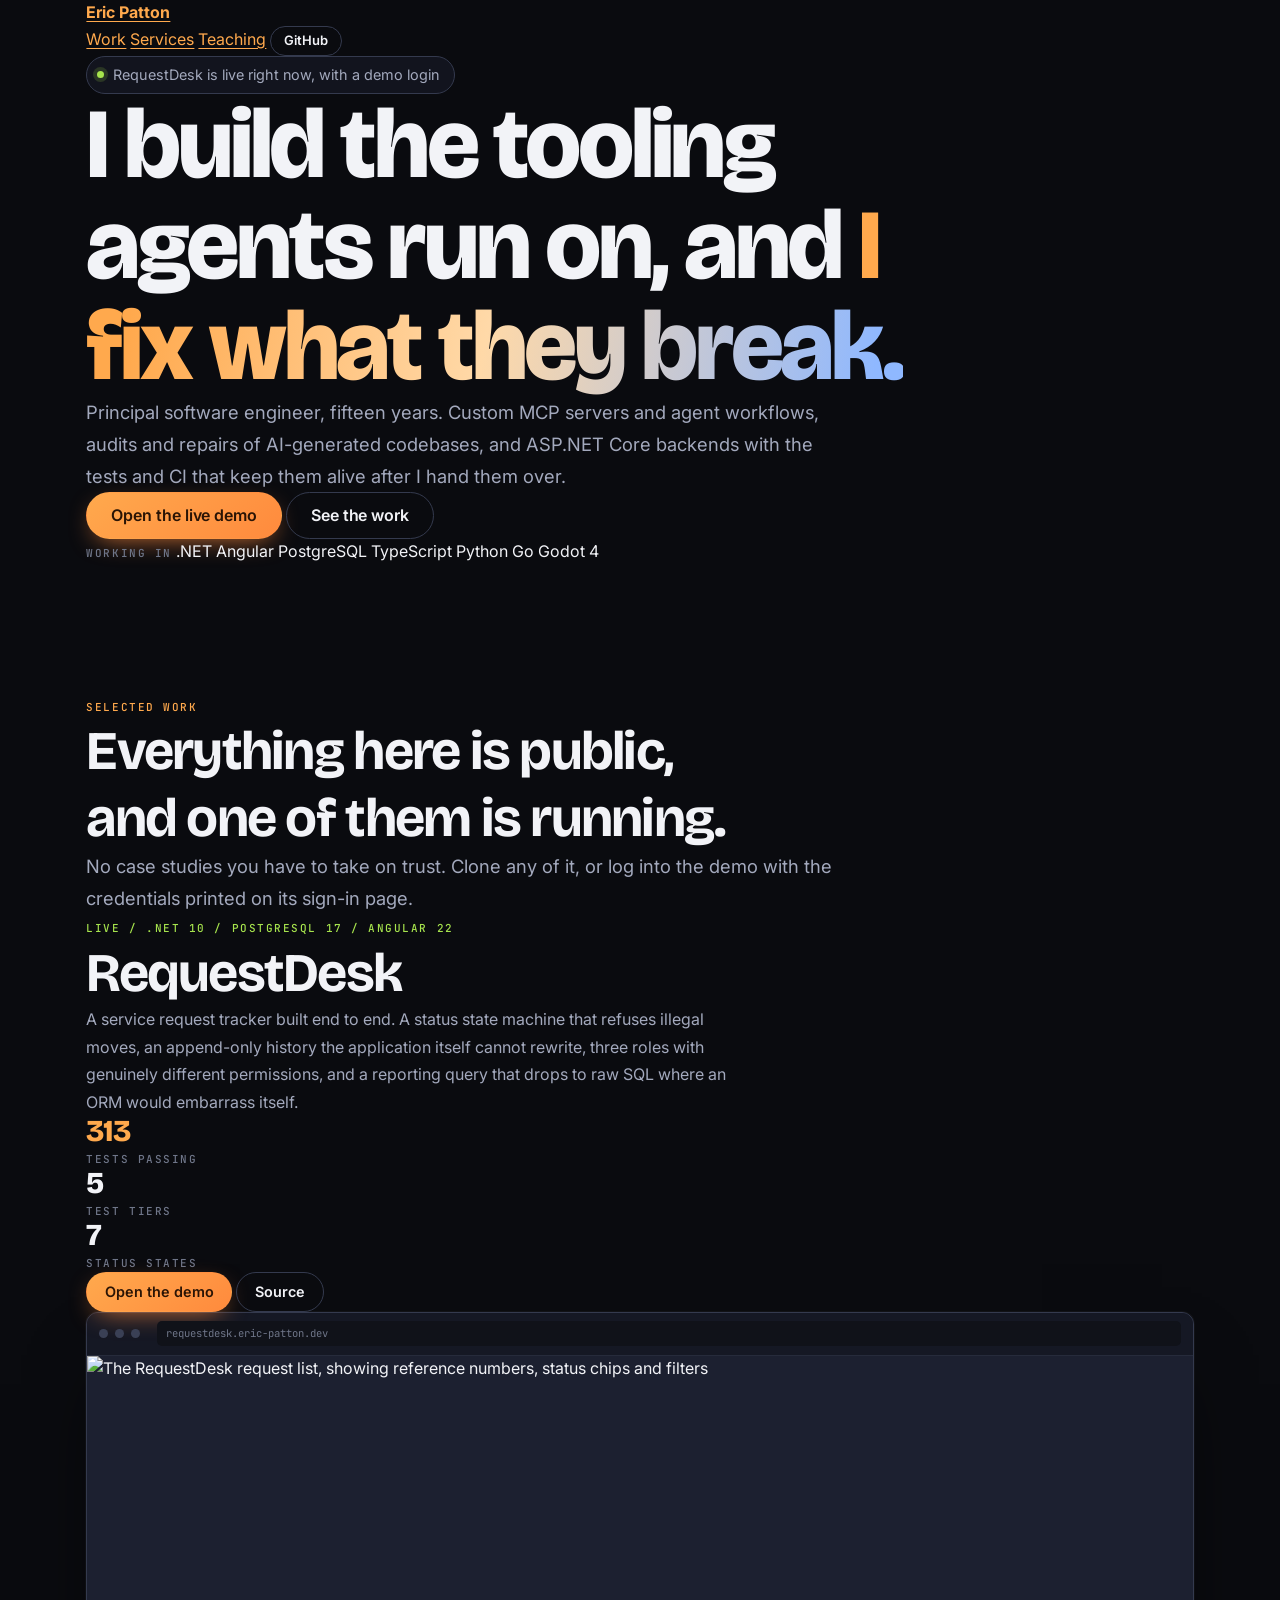
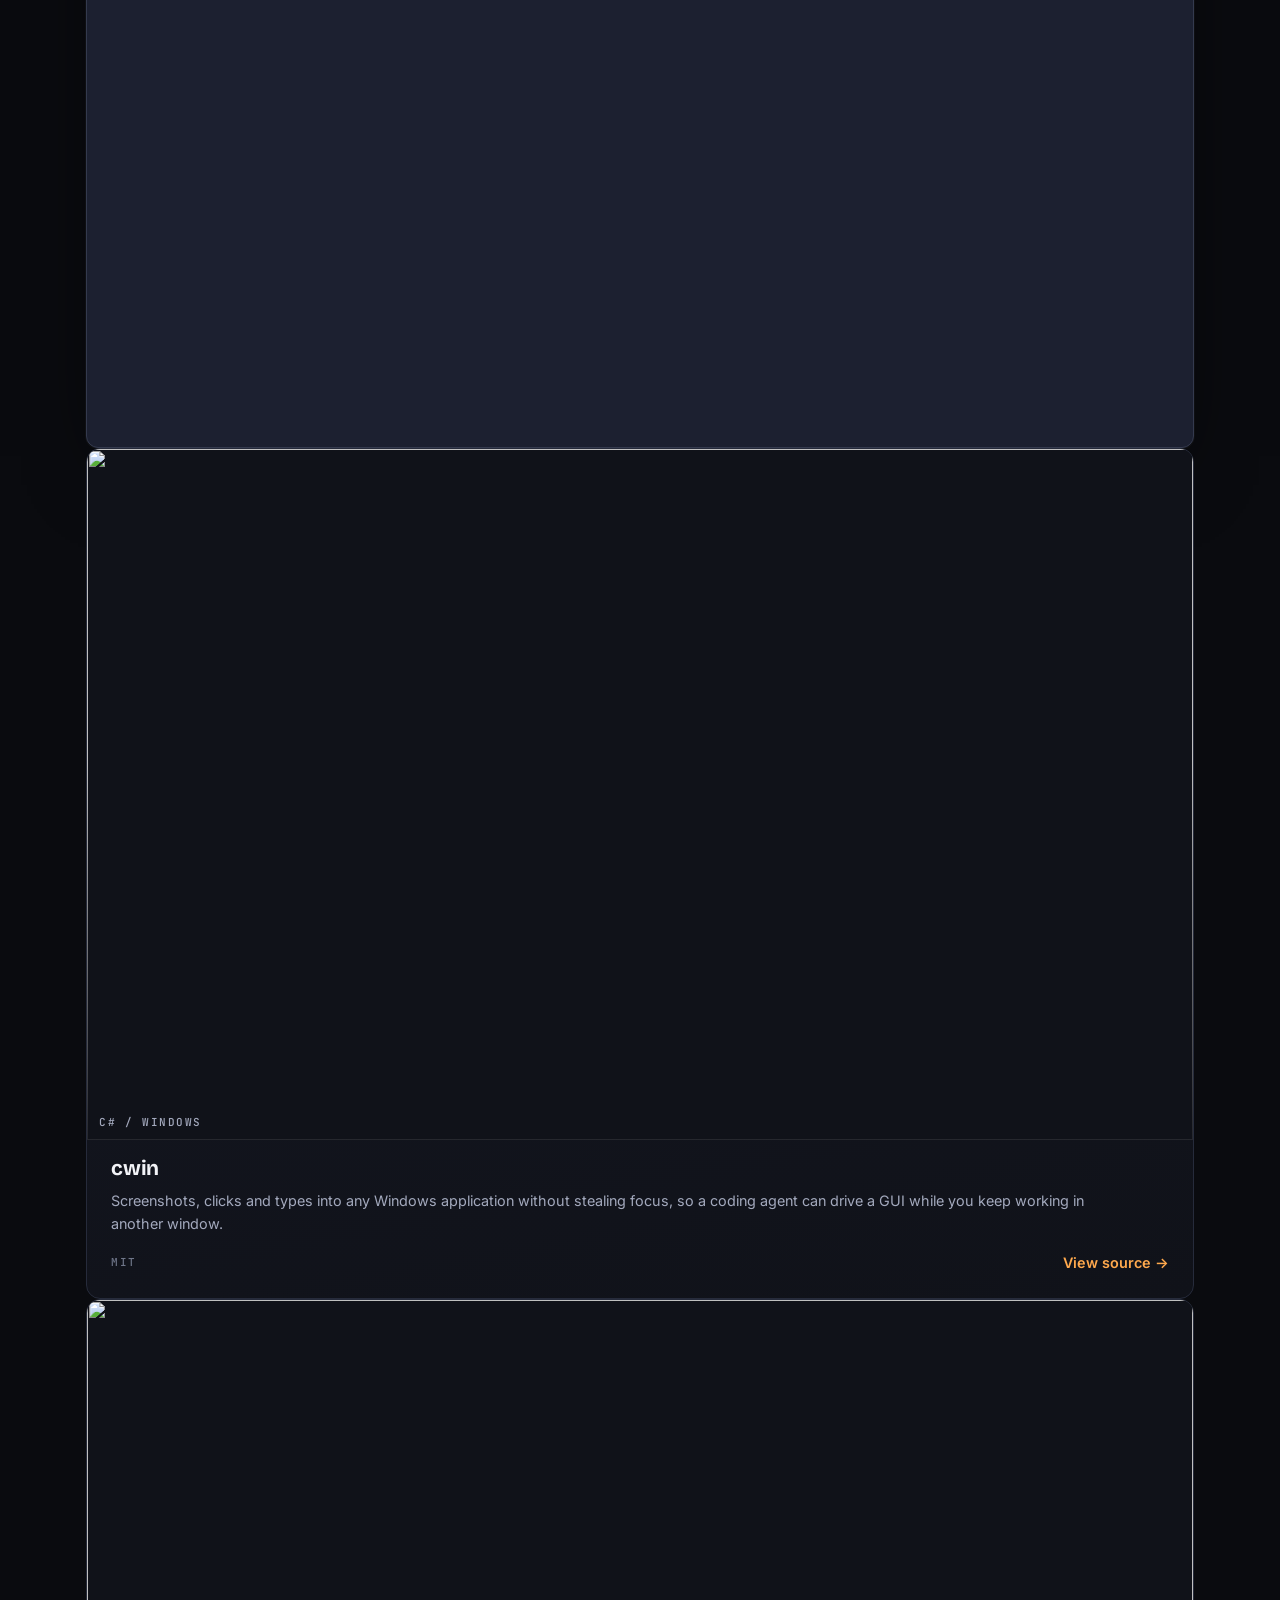
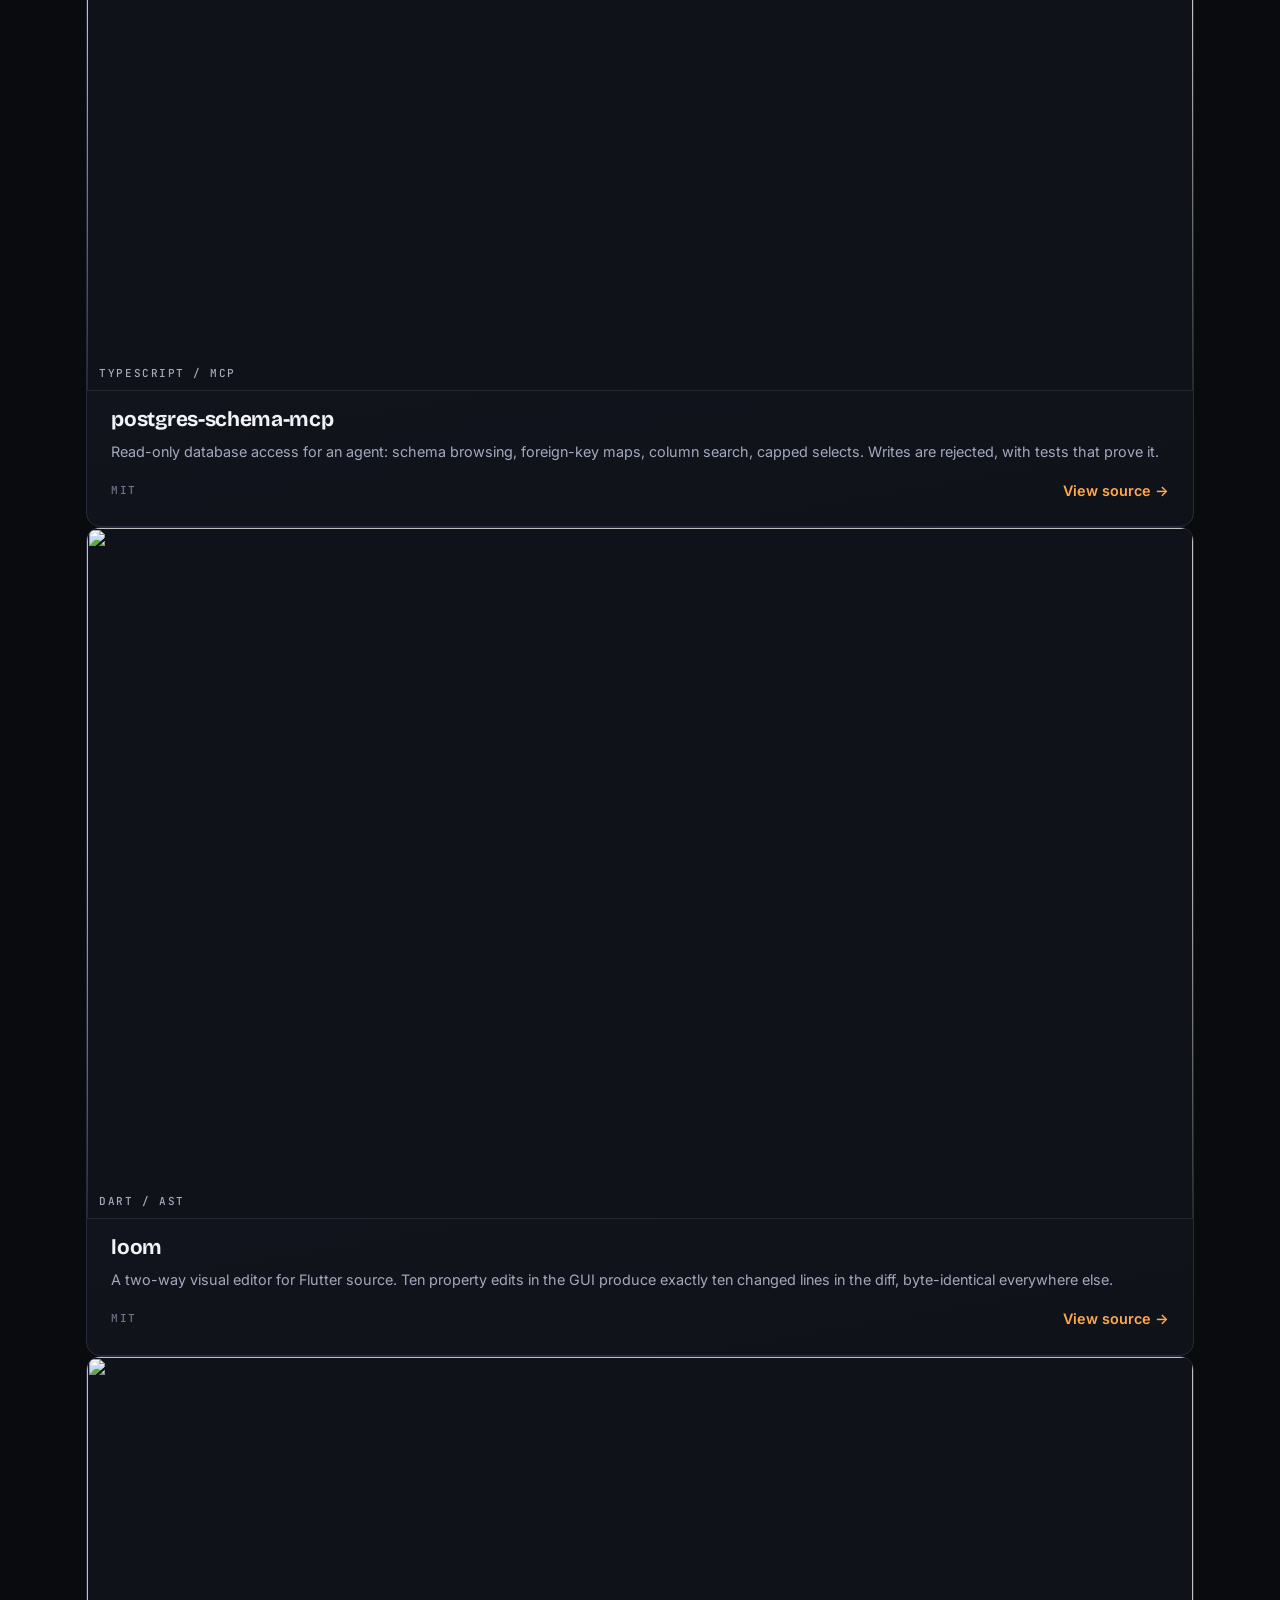
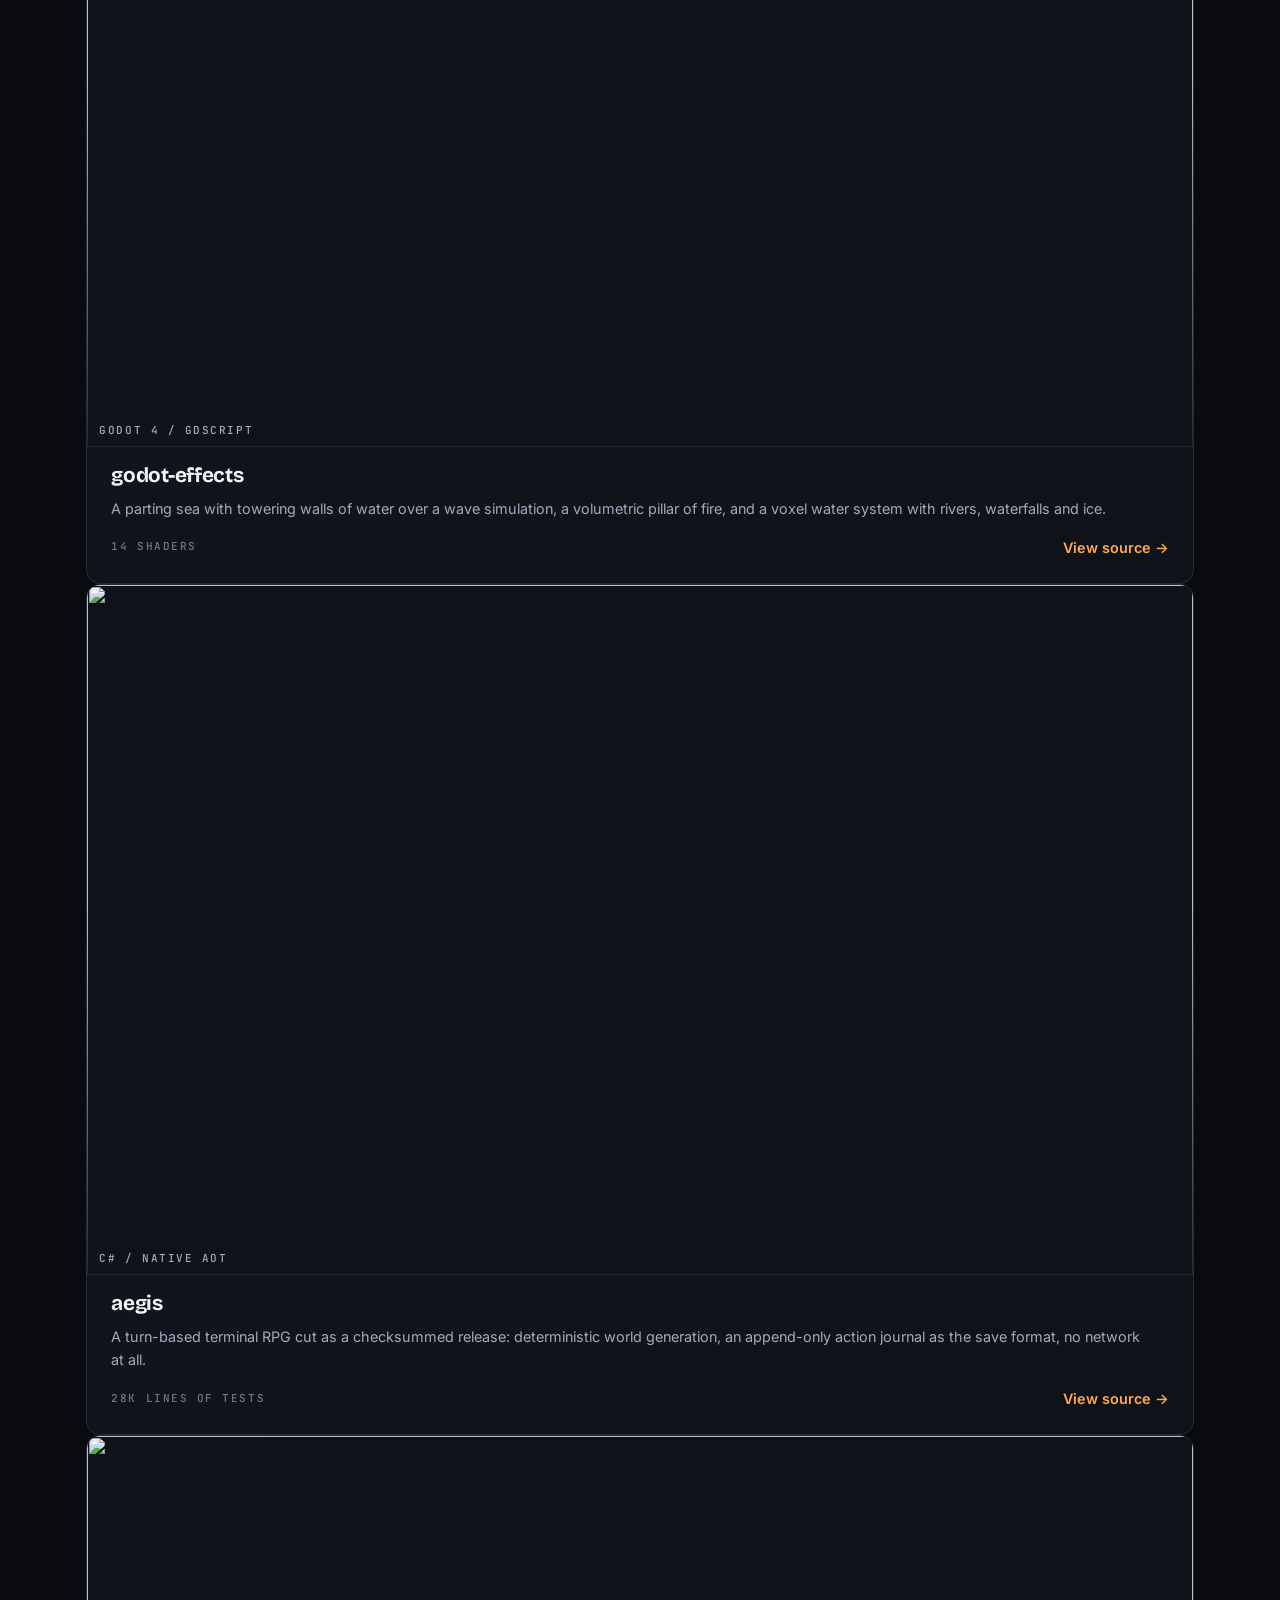
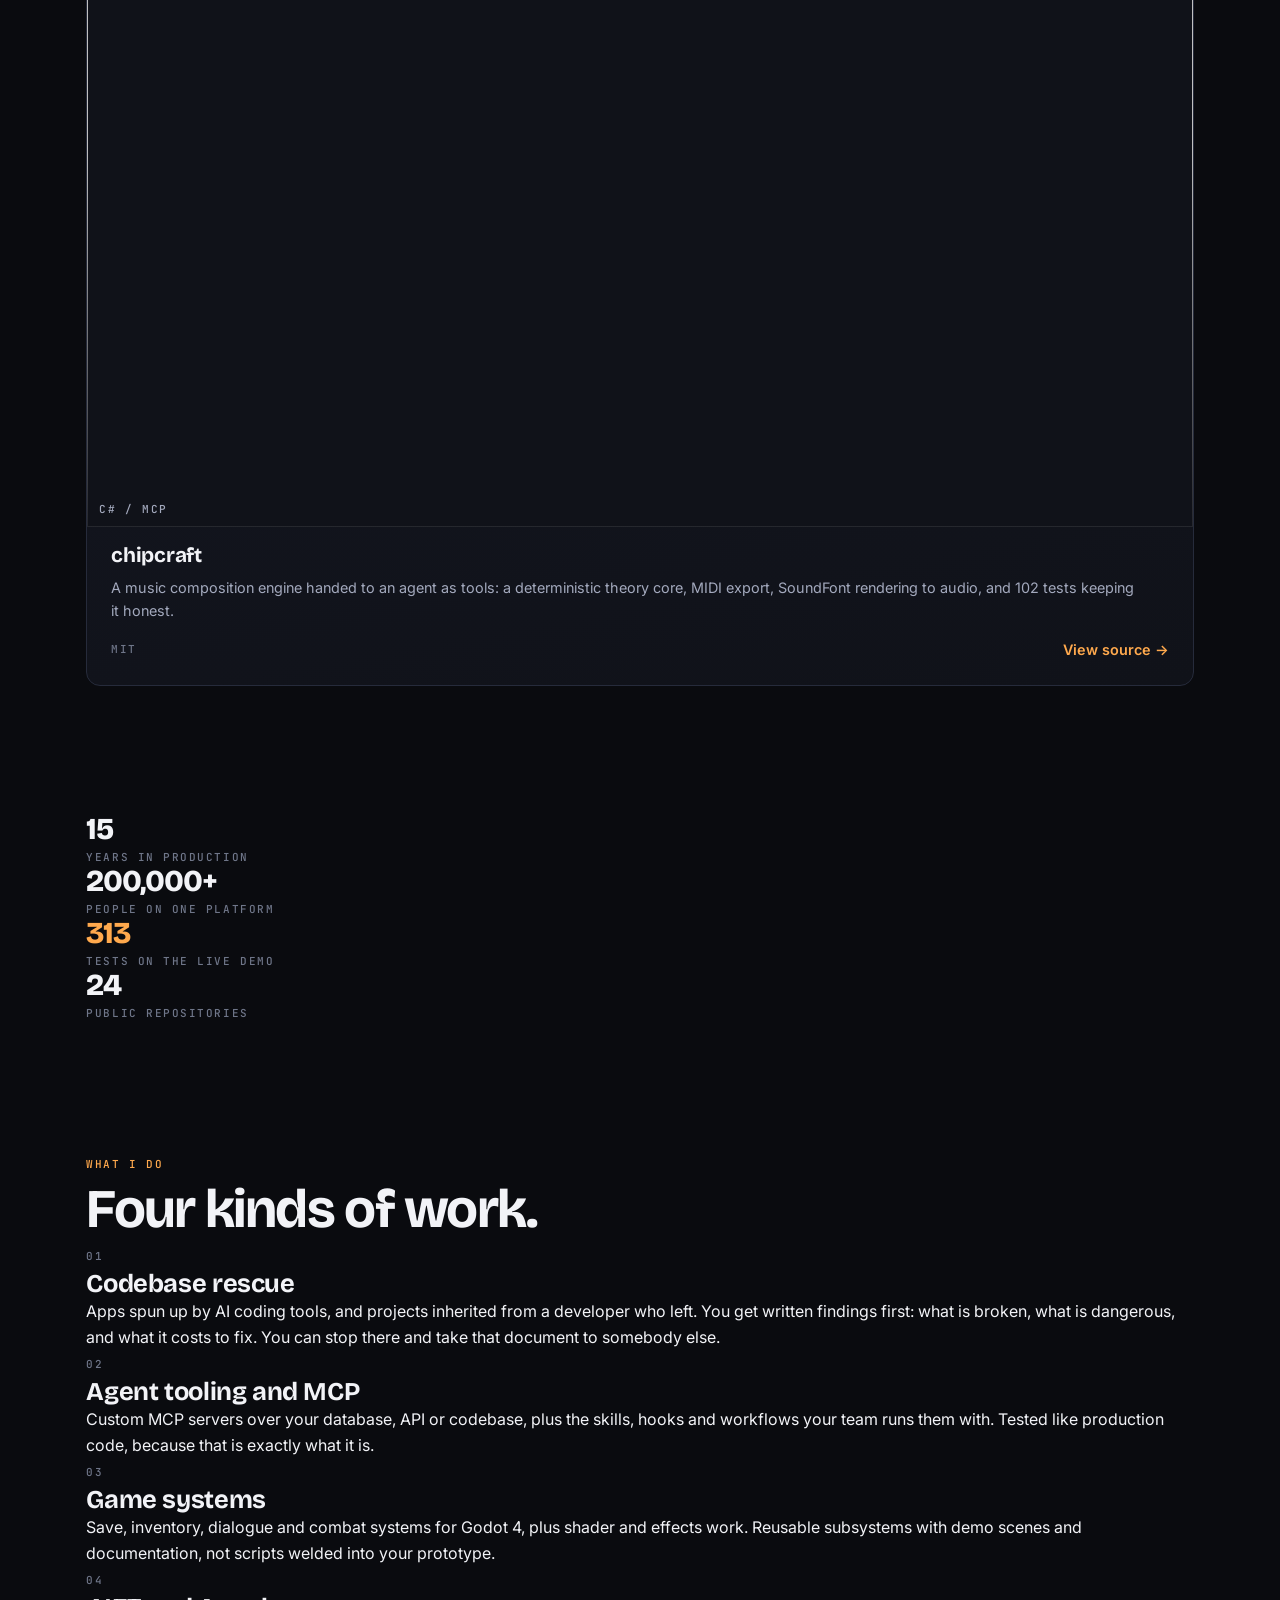
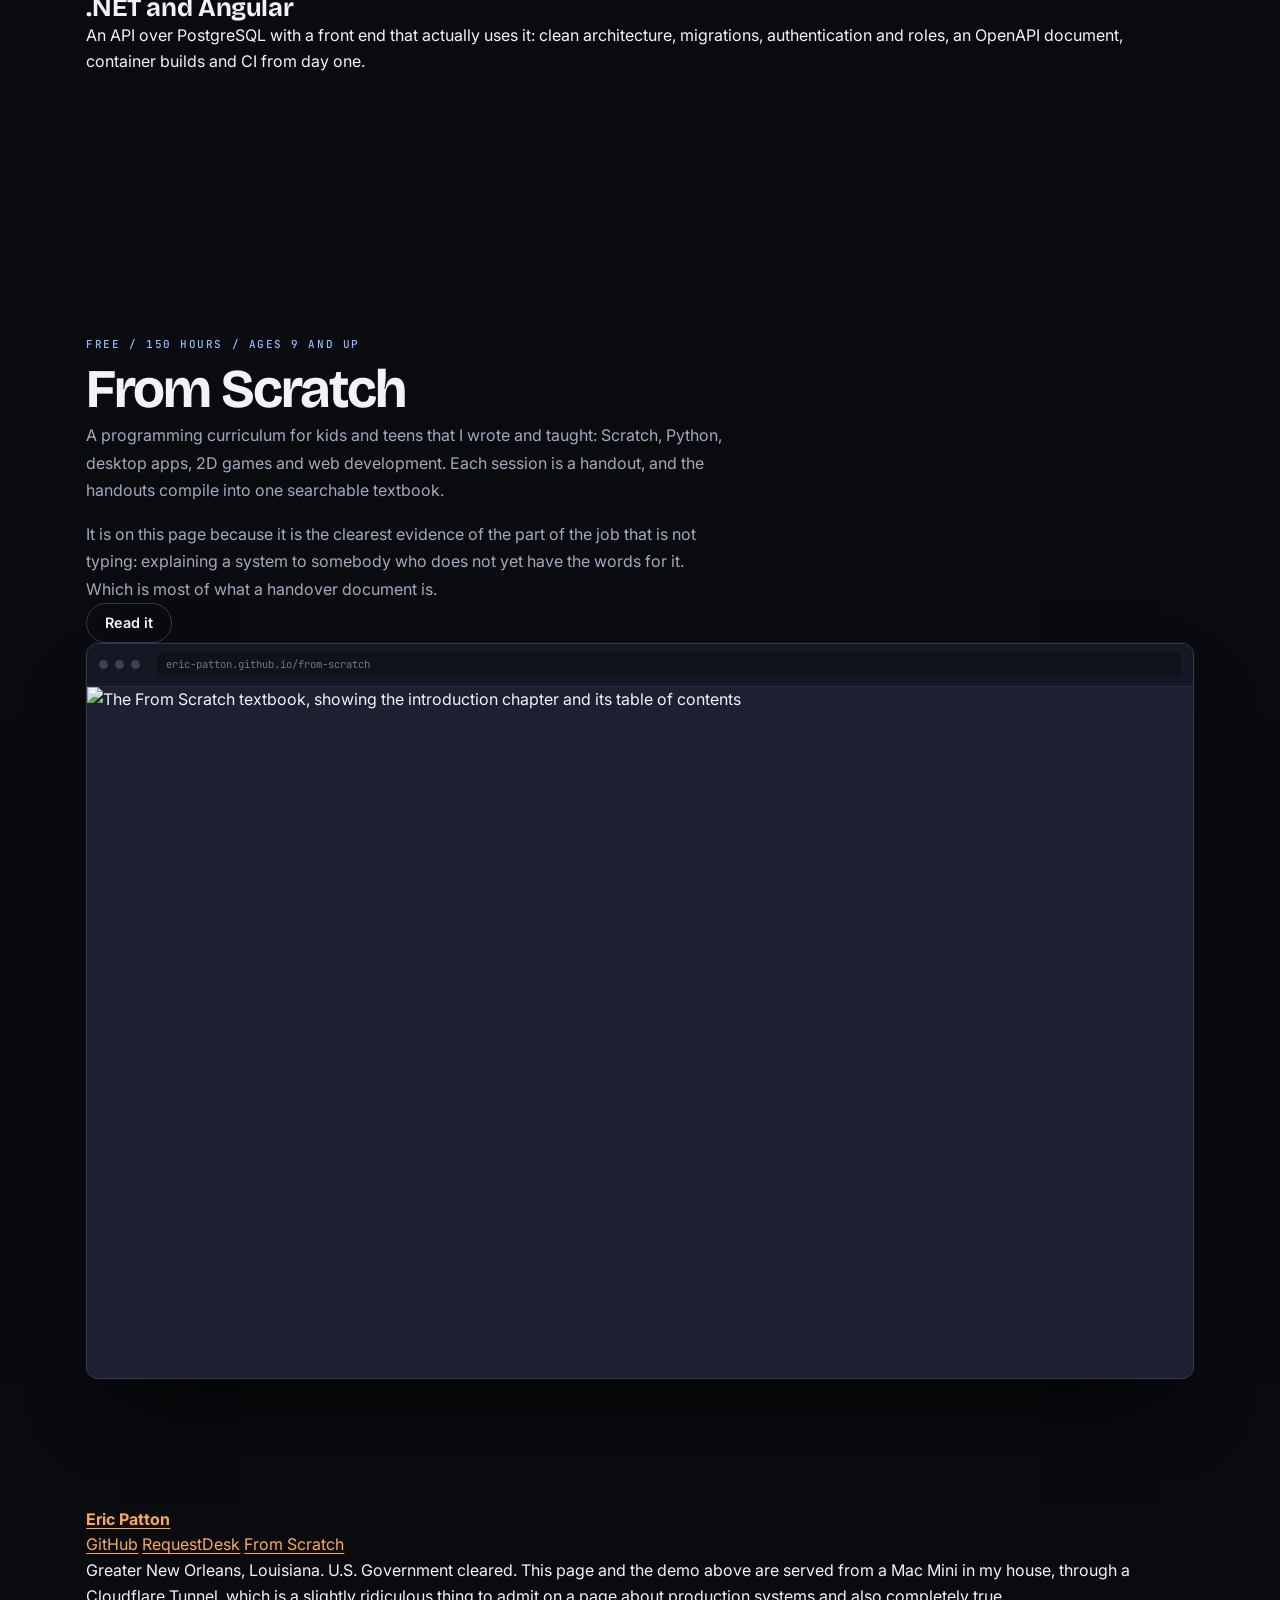
==== commit 69f8a696: "Promote the imagery-led direction to the site Rebuilds the design system around the dark palette, am" ====
--- a/site/index.html
+++ b/site/index.html
@@ -7,16 +7,17 @@
     <title>Eric Patton, principal software engineer</title>
     <meta
       name="description"
-      content="Principal software engineer, 15 years. Codebase audits and repair, AI agent tooling and MCP servers, ASP.NET Core with PostgreSQL and Angular, Godot systems."
+      content="Principal software engineer, fifteen years. Custom MCP servers and agent tooling, audits and repairs of AI-generated codebases, and ASP.NET Core backends with the tests and CI that keep them alive."
     />
     <link rel="canonical" href="https://eric-patton.dev/" />
+    <meta name="theme-color" content="#0a0b0f" />
 
     <meta property="og:type" content="website" />
     <meta property="og:url" content="https://eric-patton.dev/" />
     <meta property="og:title" content="Eric Patton, principal software engineer" />
     <meta
       property="og:description"
-      content="I build the AI tooling that writes code, I repair the code it writes, and I build the backends that code has to survive in."
+      content="I build the tooling agents run on, and I fix what they break."
     />
     <meta property="og:image" content="https://eric-patton.dev/assets/og.png" />
     <meta name="twitter:card" content="summary_large_image" />
@@ -27,7 +28,7 @@
     <link rel="preconnect" href="https://fonts.gstatic.com" crossorigin />
     <link
       rel="stylesheet"
-      href="https://fonts.googleapis.com/css2?family=Fraunces:opsz,wght,SOFT,WONK@9..144,400..700,0..100,0..1&family=IBM+Plex+Mono:wght@400;500;600&family=Inter:wght@400;500;600;700&display=swap"
+      href="https://fonts.googleapis.com/css2?family=Bricolage+Grotesque:opsz,wght@12..96,400;12..96,600;12..96,700;12..96,800&family=Inter:wght@400;500;600&family=JetBrains+Mono:wght@400;500&display=swap"
     />
 
     <link rel="stylesheet" href="/design-system/tokens.css" />
@@ -39,226 +40,122 @@
   <body>
     <a class="ep-skip-link" href="#main">Skip to content</a>
 
-    <header class="masthead">
+    <nav class="masthead" id="masthead">
       <div class="ep-page masthead__inner">
-        <a class="masthead__mark" href="/">
-          <span class="masthead__name">Eric Patton</span>
-          <span class="ep-mono masthead__role">principal software engineer</span>
+        <a class="brand" href="#top">
+          <span class="brand__glyph" aria-hidden="true"></span>
+          <b>Eric Patton</b>
         </a>
 
-        <nav class="masthead__nav" aria-label="Sections">
+        <div class="masthead__links">
+          <a href="#work">Work</a>
           <a href="#services">Services</a>
-          <a href="#work">Work</a>
           <a href="#teaching">Teaching</a>
-          <a href="https://github.com/eric-patton" rel="me noopener">GitHub</a>
-        </nav>
+          <a class="ep-btn ep-btn--ghost ep-btn--sm" href="https://github.com/eric-patton" rel="me noopener">
+            GitHub
+          </a>
+        </div>
       </div>
-    </header>
+    </nav>
 
     <main id="main">
-      <!-- ---- Hero ------------------------------------------------------------------------ -->
-      <section class="hero">
+      <!-- ---- Hero ---------------------------------------------------------------------- -->
+      <header class="hero" id="top">
+        <div class="hero__bg" id="heroBg"></div>
+        <div class="hero__scrim"></div>
+
+        <div class="ep-page hero__content">
+          <a class="ep-pill" href="https://requestdesk.eric-patton.dev">
+            <span class="ep-dot" aria-hidden="true"></span>
+            RequestDesk is live right now, with a demo login
+          </a>
+
+          <h1 class="ep-display hero__headline">
+            I build the tooling agents run on, and
+            <span class="ep-gradient">I fix what they break.</span>
+          </h1>
+
+          <p class="ep-lede hero__lede">
+            Principal software engineer, fifteen years. Custom MCP servers and agent workflows,
+            audits and repairs of AI-generated codebases, and ASP.NET Core backends with the tests
+            and CI that keep them alive after I hand them over.
+          </p>
+
+          <div class="actions">
+            <a class="ep-btn ep-btn--primary ep-btn--lg" href="https://requestdesk.eric-patton.dev">
+              Open the live demo
+            </a>
+            <a class="ep-btn ep-btn--ghost ep-btn--lg" href="#work">See the work</a>
+          </div>
+
+          <div class="stack-strip">
+            <span class="ep-mono">Working in</span>
+            <span>.NET</span>
+            <span>Angular</span>
+            <span>PostgreSQL</span>
+            <span>TypeScript</span>
+            <span>Python</span>
+            <span>Go</span>
+            <span>Godot 4</span>
+          </div>
+        </div>
+      </header>
+
+      <!-- ---- Work ---------------------------------------------------------------------- -->
+      <section class="ep-section" id="work">
         <div class="ep-page">
-          <div class="hero__grid">
-            <div class="hero__text">
-              <p class="ep-eyebrow">Fifteen years / Greater New Orleans</p>
-
-              <h1 class="ep-display hero__headline">
-                Software that<br />holds up.
-              </h1>
-
-              <p class="ep-lede hero__lede">
-                I build the AI tooling that writes code, I repair the code it writes, and I build
-                the backends and game systems that code has to survive in. Findings in writing
-                before I touch anything, tests and CI before I leave.
+          <div class="section-head ep-reveal">
+            <span class="ep-mono ep-mono--accent">Selected work</span>
+            <h2 class="ep-title">Everything here is public, and one of them is running.</h2>
+            <p class="ep-lede">
+              No case studies you have to take on trust. Clone any of it, or log into the demo with
+              the credentials printed on its sign-in page.
+            </p>
+          </div>
+
+          <article class="showcase ep-reveal">
+            <div>
+              <span class="ep-mono" style="color: var(--ep-lime)">
+                Live / .NET 10 / PostgreSQL 17 / Angular 22
+              </span>
+              <h3 class="ep-title showcase__title">RequestDesk</h3>
+              <p class="ep-prose">
+                A service request tracker built end to end. A status state machine that refuses
+                illegal moves, an append-only history the application itself cannot rewrite, three
+                roles with genuinely different permissions, and a reporting query that drops to raw
+                SQL where an ORM would embarrass itself.
               </p>
 
-              <div class="hero__actions">
-                <a
-                  class="ep-btn ep-btn--primary ep-btn--lg"
-                  href="https://requestdesk.eric-patton.dev"
-                >
-                  See a live demo
-                </a>
-                <a
-                  class="ep-btn ep-btn--secondary ep-btn--lg"
-                  href="https://github.com/eric-patton"
-                  rel="me noopener"
-                >
-                  GitHub
-                </a>
-              </div>
-            </div>
-
-            <!-- Not a project card: this is the running service, and it earns the space by being
-                 the one thing on the page a visitor can go and use in the next ten seconds. -->
-            <aside class="status-panel" aria-labelledby="status-panel-title">
-              <p class="ep-eyebrow">Running right now</p>
-
-              <p class="status-panel__head">
-                <span class="ep-chip ep-chip--live">Live</span>
-                <span id="status-panel-title" class="status-panel__name">RequestDesk</span>
-              </p>
-
-              <p class="status-panel__blurb">
-                A service request tracker with a demo login printed on the sign-in page. Three
-                roles, real data, resets itself every hour.
-              </p>
-
-              <dl class="ep-defs status-panel__defs">
-                <dt>Host</dt>
-                <dd>A Mac Mini in New Orleans</dd>
-                <dt>Tests</dt>
-                <dd>313 green, on every push</dd>
-                <dt>Stack</dt>
-                <dd>ASP.NET Core 10, PostgreSQL 17, Angular 22</dd>
-              </dl>
-
-              <p class="status-panel__go">
-                <a class="ep-link" href="https://requestdesk.eric-patton.dev">
-                  requestdesk.eric-patton.dev
-                  <span class="ep-link__arrow" aria-hidden="true">-&gt;</span>
-                </a>
-              </p>
-            </aside>
-          </div>
-
-          <dl class="hero__facts">
-            <div>
-              <dt>Stack</dt>
-              <dd>.NET, Angular, PostgreSQL, TypeScript, Python, Go, Godot</dd>
-            </div>
-            <div>
-              <dt>Background</dt>
-              <dd>Federal and enterprise, including a cloud-native platform serving 200,000+ people</dd>
-            </div>
-            <div>
-              <dt>Clearance</dt>
-              <dd>U.S. Government cleared</dd>
-            </div>
-          </dl>
-        </div>
-      </section>
-
-      <!-- ---- Services --------------------------------------------------------------------- -->
-      <section class="section" id="services">
-        <div class="ep-page">
-          <div class="ep-section-head">
-            <p class="ep-eyebrow">What I do</p>
-            <h2 class="ep-title">Four kinds of work</h2>
-          </div>
-
-          <ol class="services">
-            <li class="service">
-              <span class="service__index ep-mono">01</span>
-              <div class="service__body">
-                <h3 class="ep-heading">Codebase rescue</h3>
-                <p>
-                  Apps spun up by AI coding tools, and projects inherited from a developer who
-                  left. I read it first and tell you plainly what is broken, what is dangerous and
-                  what it costs to fix. Then I fix it and add the tests it never got.
-                </p>
-              </div>
-              <span class="ep-tag">TypeScript / React / Python / SQL</span>
-            </li>
-
-            <li class="service">
-              <span class="service__index ep-mono">02</span>
-              <div class="service__body">
-                <h3 class="ep-heading">Agent tooling and MCP servers</h3>
-                <p>
-                  The layer your AI coding agents actually run on: custom MCP servers over your
-                  database, API or codebase, plus the skills, hooks and workflows your team runs
-                  them with. Tested like production code, because that is what it is.
-                </p>
-              </div>
-              <span class="ep-tag">MCP / TypeScript / C#</span>
-            </li>
-
-            <li class="service">
-              <span class="service__index ep-mono">03</span>
-              <div class="service__body">
-                <h3 class="ep-heading">Game systems</h3>
-                <p>
-                  Save, inventory, dialogue and combat systems for Godot 4, plus shader and
-                  effects work. Built as reusable subsystems with demo scenes and documentation,
-                  not as one-off scripts welded into your prototype.
-                </p>
-              </div>
-              <span class="ep-tag">Godot 4 / GDScript / C#</span>
-            </li>
-
-            <li class="service">
-              <span class="service__index ep-mono">04</span>
-              <div class="service__body">
-                <h3 class="ep-heading">ASP.NET Core and Angular</h3>
-                <p>
-                  A real API over PostgreSQL with a front end that uses it: clean architecture,
-                  migrations, authentication and roles, an OpenAPI document, container builds and
-                  the CI that keeps the whole thing alive after I hand it over.
-                </p>
-              </div>
-              <span class="ep-tag">ASP.NET Core / PostgreSQL / Angular</span>
-            </li>
-          </ol>
-        </div>
-      </section>
-
-      <!-- ---- Featured work ---------------------------------------------------------------- -->
-      <section class="section section--sunk" id="work">
-        <div class="ep-page">
-          <div class="ep-section-head">
-            <p class="ep-eyebrow">Selected work</p>
-            <h2 class="ep-title">Things you can open and read</h2>
-            <p class="ep-lede">
-              Every one of these is public source you can clone. The first one is also running
-              right now, with a demo login on the page.
-            </p>
-          </div>
-
-          <article class="feature">
-            <div class="feature__text">
-              <p class="feature__chips">
-                <span class="ep-chip ep-chip--live">Live</span>
-                <span class="ep-tag">313 tests</span>
-                <span class="ep-tag">MIT</span>
-              </p>
-
-              <h3 class="ep-title feature__title">RequestDesk</h3>
-
-              <p class="ep-prose">
-                A service request tracker built end to end: a status state machine that refuses
-                illegal moves, an append-only history table the application cannot rewrite, three
-                roles with genuinely different permissions, and a reporting query that drops to
-                raw SQL where an ORM would embarrass itself.
-              </p>
-
-              <dl class="ep-defs feature__defs">
-                <dt>API</dt>
-                <dd>ASP.NET Core 10, clean architecture, EF Core migrations, JWT with refresh rotation</dd>
-                <dt>Data</dt>
-                <dd>PostgreSQL 17, append-only trigger, optimistic concurrency</dd>
-                <dt>Front end</dt>
-                <dd>Angular 22, standalone and zoneless, signals</dd>
-                <dt>Proof</dt>
-                <dd>313 tests over five tiers, integration tests against a real database in a container</dd>
-              </dl>
-
-              <p class="feature__actions">
+              <div class="metrics">
+                <div class="ep-metric">
+                  <div class="ep-metric__value ep-metric__value--accent">313</div>
+                  <div class="ep-mono ep-metric__label">Tests passing</div>
+                </div>
+                <div class="ep-metric">
+                  <div class="ep-metric__value">5</div>
+                  <div class="ep-mono ep-metric__label">Test tiers</div>
+                </div>
+                <div class="ep-metric">
+                  <div class="ep-metric__value">7</div>
+                  <div class="ep-mono ep-metric__label">Status states</div>
+                </div>
+              </div>
+
+              <div class="actions">
                 <a class="ep-btn ep-btn--primary" href="https://requestdesk.eric-patton.dev">
                   Open the demo
                 </a>
-                <a
-                  class="ep-btn ep-btn--secondary"
-                  href="https://github.com/eric-patton/requestdesk"
-                  rel="noopener"
-                >
-                  Read the source
+                <a class="ep-btn ep-btn--ghost" href="https://github.com/eric-patton/requestdesk" rel="noopener">
+                  Source
                 </a>
-              </p>
+              </div>
             </div>
 
-            <figure class="feature__shot">
+            <div class="ep-frame showcase__frame">
+              <div class="ep-frame__bar">
+                <i></i><i></i><i></i>
+                <span class="ep-frame__url">requestdesk.eric-patton.dev</span>
+              </div>
               <img
                 src="/assets/requestdesk-list.png"
                 alt="The RequestDesk request list, showing reference numbers, status chips and filters"
@@ -267,211 +164,292 @@
                 loading="lazy"
                 decoding="async"
               />
-              <figcaption class="ep-mono">requestdesk.eric-patton.dev</figcaption>
-            </figure>
+            </div>
           </article>
 
-          <ul class="work-grid">
-            <li class="ep-card ep-card--interactive">
-              <p class="ep-eyebrow">MCP server</p>
-              <h3 class="ep-card__title">
-                <a
-                  class="ep-card__link"
-                  href="https://github.com/eric-patton/postgres-schema-mcp"
-                  rel="noopener"
-                  >postgres-schema-mcp</a
-                >
-              </h3>
-              <p class="ep-card__body">
-                Read-only access to a PostgreSQL database for an AI agent: schema browsing,
-                foreign-key maps, column search, capped selects and an offline data dictionary.
-                Writes are rejected, with tests that prove it.
+          <div class="work-grid ep-reveal">
+            <a class="ep-card ep-card--interactive" href="https://github.com/eric-patton/cwin" rel="noopener">
+              <div class="ep-card__art">
+                <img src="/assets/gen/cover-cwin.jpg" alt="" loading="lazy" decoding="async" />
+                <span class="ep-mono ep-card__art-label">C# / Windows</span>
+              </div>
+              <div class="ep-card__body">
+                <h3 class="ep-card__title">cwin</h3>
+                <p>
+                  Screenshots, clicks and types into any Windows application without stealing
+                  focus, so a coding agent can drive a GUI while you keep working in another window.
+                </p>
+                <div class="ep-card__foot">
+                  <span class="ep-mono">MIT</span>
+                  <span class="ep-card__go">View source &rarr;</span>
+                </div>
+              </div>
+            </a>
+
+            <a class="ep-card ep-card--interactive" href="https://github.com/eric-patton/postgres-schema-mcp" rel="noopener">
+              <div class="ep-card__art">
+                <img src="/assets/gen/cover-pgmcp.jpg" alt="" loading="lazy" decoding="async" />
+                <span class="ep-mono ep-card__art-label">TypeScript / MCP</span>
+              </div>
+              <div class="ep-card__body">
+                <h3 class="ep-card__title">postgres-schema-mcp</h3>
+                <p>
+                  Read-only database access for an agent: schema browsing, foreign-key maps, column
+                  search, capped selects. Writes are rejected, with tests that prove it.
+                </p>
+                <div class="ep-card__foot">
+                  <span class="ep-mono">MIT</span>
+                  <span class="ep-card__go">View source &rarr;</span>
+                </div>
+              </div>
+            </a>
+
+            <a class="ep-card ep-card--interactive" href="https://github.com/eric-patton/loom" rel="noopener">
+              <div class="ep-card__art">
+                <img src="/assets/gen/cover-loom.jpg" alt="" loading="lazy" decoding="async" />
+                <span class="ep-mono ep-card__art-label">Dart / AST</span>
+              </div>
+              <div class="ep-card__body">
+                <h3 class="ep-card__title">loom</h3>
+                <p>
+                  A two-way visual editor for Flutter source. Ten property edits in the GUI produce
+                  exactly ten changed lines in the diff, byte-identical everywhere else.
+                </p>
+                <div class="ep-card__foot">
+                  <span class="ep-mono">MIT</span>
+                  <span class="ep-card__go">View source &rarr;</span>
+                </div>
+              </div>
+            </a>
+
+            <a class="ep-card ep-card--interactive" href="https://github.com/eric-patton/godot-effects" rel="noopener">
+              <div class="ep-card__art">
+                <img src="/assets/gen/cover-godot.jpg" alt="" loading="lazy" decoding="async" />
+                <span class="ep-mono ep-card__art-label">Godot 4 / GDScript</span>
+              </div>
+              <div class="ep-card__body">
+                <h3 class="ep-card__title">godot-effects</h3>
+                <p>
+                  A parting sea with towering walls of water over a wave simulation, a volumetric
+                  pillar of fire, and a voxel water system with rivers, waterfalls and ice.
+                </p>
+                <div class="ep-card__foot">
+                  <span class="ep-mono">14 shaders</span>
+                  <span class="ep-card__go">View source &rarr;</span>
+                </div>
+              </div>
+            </a>
+
+            <a class="ep-card ep-card--interactive" href="https://github.com/eric-patton/aegis" rel="noopener">
+              <div class="ep-card__art">
+                <img src="/assets/gen/cover-aegis.jpg" alt="" loading="lazy" decoding="async" />
+                <span class="ep-mono ep-card__art-label">C# / Native AOT</span>
+              </div>
+              <div class="ep-card__body">
+                <h3 class="ep-card__title">aegis</h3>
+                <p>
+                  A turn-based terminal RPG cut as a checksummed release: deterministic world
+                  generation, an append-only action journal as the save format, no network at all.
+                </p>
+                <div class="ep-card__foot">
+                  <span class="ep-mono">28k lines of tests</span>
+                  <span class="ep-card__go">View source &rarr;</span>
+                </div>
+              </div>
+            </a>
+
+            <a class="ep-card ep-card--interactive" href="https://github.com/eric-patton/chipcraft" rel="noopener">
+              <div class="ep-card__art">
+                <img src="/assets/gen/cover-chipcraft.jpg" alt="" loading="lazy" decoding="async" />
+                <span class="ep-mono ep-card__art-label">C# / MCP</span>
+              </div>
+              <div class="ep-card__body">
+                <h3 class="ep-card__title">chipcraft</h3>
+                <p>
+                  A music composition engine handed to an agent as tools: a deterministic theory
+                  core, MIDI export, SoundFont rendering to audio, and 102 tests keeping it honest.
+                </p>
+                <div class="ep-card__foot">
+                  <span class="ep-mono">MIT</span>
+                  <span class="ep-card__go">View source &rarr;</span>
+                </div>
+              </div>
+            </a>
+          </div>
+        </div>
+      </section>
+
+      <!-- ---- Numbers ------------------------------------------------------------------- -->
+      <div class="band">
+        <div class="ep-page band__row">
+          <div class="ep-metric">
+            <div class="ep-metric__value band__value">15</div>
+            <div class="ep-mono ep-metric__label">Years in production</div>
+          </div>
+          <div class="ep-metric">
+            <div class="ep-metric__value band__value">200,000+</div>
+            <div class="ep-mono ep-metric__label">People on one platform</div>
+          </div>
+          <div class="ep-metric">
+            <div class="ep-metric__value band__value ep-metric__value--accent">313</div>
+            <div class="ep-mono ep-metric__label">Tests on the live demo</div>
+          </div>
+          <div class="ep-metric">
+            <div class="ep-metric__value band__value">24</div>
+            <div class="ep-mono ep-metric__label">Public repositories</div>
+          </div>
+        </div>
+      </div>
+
+      <!-- ---- Services ------------------------------------------------------------------ -->
+      <section class="ep-section" id="services">
+        <div class="ep-page">
+          <div class="section-head ep-reveal">
+            <span class="ep-mono ep-mono--accent">What I do</span>
+            <h2 class="ep-title">Four kinds of work.</h2>
+          </div>
+
+          <div class="services ep-reveal">
+            <article class="service">
+              <span class="ep-mono service__no">01</span>
+              <h3 class="ep-heading">Codebase rescue</h3>
+              <p>
+                Apps spun up by AI coding tools, and projects inherited from a developer who left.
+                You get written findings first: what is broken, what is dangerous, and what it costs
+                to fix. You can stop there and take that document to somebody else.
               </p>
-              <p class="ep-card__footer"><span class="ep-tag">TypeScript</span></p>
-            </li>
-
-            <li class="ep-card ep-card--interactive">
-              <p class="ep-eyebrow">Agent tooling</p>
-              <h3 class="ep-card__title">
-                <a class="ep-card__link" href="https://github.com/eric-patton/cwin" rel="noopener"
-                  >cwin</a
-                >
-              </h3>
-              <p class="ep-card__body">
-                A Windows CLI that screenshots, clicks and types into any window without stealing
-                focus, so an agent can drive a GUI while you keep working. Layers three input APIs
-                and picks the right one per app framework.
+            </article>
+
+            <article class="service">
+              <span class="ep-mono service__no">02</span>
+              <h3 class="ep-heading">Agent tooling and MCP</h3>
+              <p>
+                Custom MCP servers over your database, API or codebase, plus the skills, hooks and
+                workflows your team runs them with. Tested like production code, because that is
+                exactly what it is.
               </p>
-              <p class="ep-card__footer"><span class="ep-tag">C# / PowerShell</span></p>
-            </li>
-
-            <li class="ep-card ep-card--interactive">
-              <p class="ep-eyebrow">Developer tools</p>
-              <h3 class="ep-card__title">
-                <a class="ep-card__link" href="https://github.com/eric-patton/loom" rel="noopener"
-                  >loom</a
-                >
-              </h3>
-              <p class="ep-card__body">
-                A two-way visual editor for Flutter source. Ten property edits in the GUI produce
-                exactly ten changed lines in the diff, with byte-level fidelity everywhere the
-                edit did not touch.
+            </article>
+
+            <article class="service">
+              <span class="ep-mono service__no">03</span>
+              <h3 class="ep-heading">Game systems</h3>
+              <p>
+                Save, inventory, dialogue and combat systems for Godot 4, plus shader and effects
+                work. Reusable subsystems with demo scenes and documentation, not scripts welded
+                into your prototype.
               </p>
-              <p class="ep-card__footer"><span class="ep-tag">Dart</span></p>
-            </li>
-
-            <li class="ep-card ep-card--interactive">
-              <p class="ep-eyebrow">Godot 4</p>
-              <h3 class="ep-card__title">
-                <a
-                  class="ep-card__link"
-                  href="https://github.com/eric-patton/godot-effects"
-                  rel="noopener"
-                  >godot-effects</a
-                >
-              </h3>
-              <p class="ep-card__body">
-                A visual effects pack documented for reuse: a parting sea with walls of water over
-                a wave simulation, a volumetric pillar of fire, and a voxel water system with
-                rivers, waterfalls and foam. Fourteen shaders, three demo scenes.
+            </article>
+
+            <article class="service">
+              <span class="ep-mono service__no">04</span>
+              <h3 class="ep-heading">.NET and Angular</h3>
+              <p>
+                An API over PostgreSQL with a front end that actually uses it: clean architecture,
+                migrations, authentication and roles, an OpenAPI document, container builds and CI
+                from day one.
               </p>
-              <p class="ep-card__footer"><span class="ep-tag">GDScript</span></p>
-            </li>
-
-            <li class="ep-card ep-card--interactive">
-              <p class="ep-eyebrow">Game systems</p>
-              <h3 class="ep-card__title">
-                <a class="ep-card__link" href="https://github.com/eric-patton/aegis" rel="noopener"
-                  >aegis</a
-                >
-              </h3>
-              <p class="ep-card__body">
-                A turn-based terminal RPG shipped as a checksummed release: seeded deterministic
-                world generation, an append-only action journal as the save format, headless
-                verification commands, no network and no telemetry.
-              </p>
-              <p class="ep-card__footer"><span class="ep-tag">C# / .NET</span></p>
-            </li>
-
-            <li class="ep-card ep-card--interactive">
-              <p class="ep-eyebrow">MCP server</p>
-              <h3 class="ep-card__title">
-                <a
-                  class="ep-card__link"
-                  href="https://github.com/eric-patton/chipcraft"
-                  rel="noopener"
-                  >chipcraft</a
-                >
-              </h3>
-              <p class="ep-card__body">
-                A music composition engine exposed to an agent as tools: a deterministic theory
-                core, MIDI export and SoundFont rendering to audio, and 102 tests holding the
-                theory honest.
-              </p>
-              <p class="ep-card__footer"><span class="ep-tag">C# / .NET</span></p>
-            </li>
-          </ul>
+            </article>
+          </div>
         </div>
       </section>
 
-      <!-- ---- Teaching --------------------------------------------------------------------- -->
-      <section class="section" id="teaching">
+      <!-- ---- Teaching ------------------------------------------------------------------ -->
+      <section class="ep-section" id="teaching">
         <div class="ep-page">
-          <div class="ep-section-head">
-            <p class="ep-eyebrow">Teaching</p>
-            <h2 class="ep-title">A curriculum, written and taught</h2>
-          </div>
-
-          <div class="teaching">
-            <div class="ep-prose">
-              <p>
-                <strong>From Scratch</strong> is a free programming curriculum for kids and teens,
-                roughly 150 hours of material covering Scratch, Python, desktop apps, 2D games and
-                web development. Each session is a handout I wrote and taught; the handouts compile
-                into a single searchable textbook.
-              </p>
-              <p>
-                It is here because it is the clearest evidence of the part of this job that is not
-                typing: explaining a system to somebody who does not yet have the words for it.
-                That is most of what a handover document is.
-              </p>
-              <p>
-                <a class="ep-link" href="https://eric-patton.github.io/from-scratch/" rel="noopener">
-                  Read the textbook <span class="ep-link__arrow" aria-hidden="true">-&gt;</span>
+          <article class="showcase ep-reveal">
+            <div>
+              <span class="ep-mono" style="color: var(--ep-ice)">Free / 150 hours / Ages 9 and up</span>
+              <h3 class="ep-title showcase__title">From Scratch</h3>
+              <div class="ep-prose">
+                <p>
+                  A programming curriculum for kids and teens that I wrote and taught: Scratch,
+                  Python, desktop apps, 2D games and web development. Each session is a handout, and
+                  the handouts compile into one searchable textbook.
+                </p>
+                <p>
+                  It is on this page because it is the clearest evidence of the part of the job that
+                  is not typing: explaining a system to somebody who does not yet have the words for
+                  it. Which is most of what a handover document is.
+                </p>
+              </div>
+              <div class="actions">
+                <a class="ep-btn ep-btn--ghost" href="https://eric-patton.github.io/from-scratch/" rel="noopener">
+                  Read it
                 </a>
-              </p>
+              </div>
             </div>
 
-            <dl class="ep-defs teaching__defs">
-              <dt>Audience</dt>
-              <dd>Ages 9 and up, no prior experience</dd>
-              <dt>Length</dt>
-              <dd>About 150 hours across eight phases</dd>
-              <dt>Covers</dt>
-              <dd>Scratch, Python, desktop apps, 2D games, web development</dd>
-              <dt>Cost</dt>
-              <dd>Free, and the source is public</dd>
-            </dl>
-          </div>
-        </div>
-      </section>
-
-      <!-- ---- Approach --------------------------------------------------------------------- -->
-      <section class="section section--sunk" id="approach">
-        <div class="ep-page">
-          <div class="ep-section-head">
-            <p class="ep-eyebrow">How I work</p>
-            <h2 class="ep-title">Three habits, and why</h2>
-          </div>
-
-          <div class="approach">
-            <div class="approach__item">
-              <h3 class="ep-heading">Findings before changes</h3>
-              <p class="ep-card__body">
-                On a rescue job you get the written assessment first: what is broken, what is
-                dangerous, what it costs. You can stop there and take it to somebody else. Nobody
-                should authorise a repair they have not seen described.
-              </p>
+            <div class="ep-frame showcase__frame">
+              <div class="ep-frame__bar">
+                <i></i><i></i><i></i>
+                <span class="ep-frame__url">eric-patton.github.io/from-scratch</span>
+              </div>
+              <img
+                src="/assets/from-scratch.png"
+                alt="The From Scratch textbook, showing the introduction chapter and its table of contents"
+                width="1280"
+                height="800"
+                loading="lazy"
+                decoding="async"
+              />
             </div>
-            <div class="approach__item">
-              <h3 class="ep-heading">Tests against the real thing</h3>
-              <p class="ep-card__body">
-                Integration tests run against a real PostgreSQL in a container, not an in-memory
-                substitute that quietly accepts SQL the real database would reject. It is slower
-                and it is the only version that means anything.
-              </p>
-            </div>
-            <div class="approach__item">
-              <h3 class="ep-heading">It has to run without me</h3>
-              <p class="ep-card__body">
-                Container builds, migrations, seeded demo data and CI, so the project starts with
-                one command on somebody else's machine. A handover that depends on my laptop is
-                not a handover.
-              </p>
-            </div>
-          </div>
+          </article>
         </div>
       </section>
     </main>
 
     <footer class="footer">
-      <div class="ep-page footer__inner">
-        <div>
-          <p class="footer__name">Eric Patton</p>
-          <p class="ep-mono">Greater New Orleans, Louisiana</p>
-        </div>
-
-        <nav class="footer__links" aria-label="Elsewhere">
-          <a href="https://github.com/eric-patton" rel="me noopener">GitHub</a>
-          <a href="https://requestdesk.eric-patton.dev">RequestDesk demo</a>
-          <a href="https://eric-patton.github.io/from-scratch/" rel="noopener">From Scratch</a>
-        </nav>
-
-        <p class="ep-mono footer__colophon">
-          Set in Fraunces, Inter and IBM Plex Mono. Served from a Mac Mini in New Orleans through a
-          Cloudflare Tunnel, which is also where the demo above runs.
+      <div class="ep-page">
+        <div class="footer__row">
+          <a class="brand" href="#top">
+            <span class="brand__glyph" aria-hidden="true"></span>
+            <b>Eric Patton</b>
+          </a>
+
+          <nav class="footer__links" aria-label="Elsewhere">
+            <a href="https://github.com/eric-patton" rel="me noopener">GitHub</a>
+            <a href="https://requestdesk.eric-patton.dev">RequestDesk</a>
+            <a href="https://eric-patton.github.io/from-scratch/" rel="noopener">From Scratch</a>
+          </nav>
+        </div>
+
+        <p class="footer__colophon">
+          Greater New Orleans, Louisiana. U.S. Government cleared. This page and the demo above are
+          served from a Mac Mini in my house, through a Cloudflare Tunnel, which is a slightly
+          ridiculous thing to admit on a page about production systems and also completely true.
         </p>
       </div>
     </footer>
+
+    <script>
+      // Reveal on scroll. One observer, elements unobserved once they have played, so a long
+      // page does not keep thousands of callbacks alive.
+      const revealer = new IntersectionObserver(
+        (entries, obs) =>
+          entries.forEach((entry) => {
+            if (!entry.isIntersecting) return;
+            entry.target.classList.add('is-in');
+            obs.unobserve(entry.target);
+          }),
+        { rootMargin: '0px 0px -12% 0px' },
+      );
+      document.querySelectorAll('.ep-reveal').forEach((el) => revealer.observe(el));
+
+      // The masthead gains its rule only once the page has moved, and the hero art drifts at a
+      // fraction of scroll speed so it reads as a backdrop rather than a pasted-on image.
+      const masthead = document.getElementById('masthead');
+      const heroBg = document.getElementById('heroBg');
+      const reduced = matchMedia('(prefers-reduced-motion: reduce)').matches;
+
+      addEventListener(
+        'scroll',
+        () => {
+          const y = window.scrollY;
+          masthead.classList.toggle('is-stuck', y > 12);
+          if (!reduced && y < 900) heroBg.style.transform = `translateY(${y * 0.16}px) scale(1.04)`;
+        },
+        { passive: true },
+      );
+    </script>
   </body>
 </html>
--- a/design-system/tokens.css
+++ b/design-system/tokens.css
@@ -1,119 +1,120 @@
 /*
- * Editorial Technical: the design tokens.
+ * The design tokens for eric-patton.dev and RequestDesk.
  *
- * One file, imported by both the eric-patton.dev site and the RequestDesk front end, so the two
- * read as one product. Everything is prefixed --ep- so it can drop into an app that already has
- * its own variables (RequestDesk carries Angular Material's) without colliding.
+ * One file, imported by both, so the site and the demo read as one product. Everything is
+ * prefixed --ep- so it can drop into an application that already carries its own variables
+ * (RequestDesk has Angular Material's) without colliding.
  *
- * The system has three voices and each one has a job:
- *   serif  headlines and pull quotes, the only place with personality
- *   sans   every piece of working UI, chosen to stay legible in a dense table
- *   mono   technical detail: counts, stack names, section indices, status codes
+ * The system is dark only, on purpose. A half-built light theme is worse than no light theme,
+ * and committing to one ground lets the accent, the shadows and the generated cover art all be
+ * tuned for the same background instead of compromising across two.
  *
- * Colour is warm rather than neutral grey. A warm ground makes the ink accent read as considered
- * instead of corporate, and it stays comfortable on a screen someone reads for an hour.
+ * Three type voices, each with a job:
+ *   display  Bricolage Grotesque, headlines only, where the personality lives
+ *   sans     Inter, every piece of working UI, legible at 13px in a dense table row
+ *   mono     JetBrains Mono, technical detail: counts, stack names, labels, status codes
  */
 
 :root {
-  color-scheme: light;
+  color-scheme: dark;
 
   /* ---- Type families ------------------------------------------------------------------- */
-  --ep-font-display: "Fraunces", "Iowan Old Style", "Palatino Linotype", Georgia, serif;
+  --ep-font-display: "Bricolage Grotesque", "Segoe UI", system-ui, sans-serif;
   --ep-font-sans: "Inter", -apple-system, BlinkMacSystemFont, "Segoe UI", Roboto, sans-serif;
-  --ep-font-mono: "IBM Plex Mono", ui-monospace, "SF Mono", Menlo, Consolas, monospace;
+  --ep-font-mono: "JetBrains Mono", ui-monospace, "SF Mono", Menlo, Consolas, monospace;
 
   /* ---- Type scale ---------------------------------------------------------------------- */
-  /* Fluid between a 380px phone and a 1280px desktop. The display sizes carry the page, so
-     they move the most; body text barely moves at all, because reading size is reading size. */
-  --ep-text-display: clamp(2.75rem, 1.6rem + 4.8vw, 5.5rem);
-  --ep-text-title: clamp(1.9rem, 1.35rem + 2.3vw, 3rem);
-  --ep-text-heading: clamp(1.35rem, 1.1rem + 1vw, 1.75rem);
-  --ep-text-subheading: 1.125rem;
-  --ep-text-body: 1.0625rem;
-  --ep-text-small: 0.9375rem;
+  /* Fluid between a 380px phone and a 1440px desktop. The display sizes carry the page so they
+     move the most; body text barely moves, because reading size is reading size. */
+  --ep-text-display: clamp(2.9rem, 1.4rem + 6vw, 6.75rem);
+  --ep-text-title: clamp(2rem, 1.3rem + 2.8vw, 3.4rem);
+  --ep-text-heading: clamp(1.25rem, 1.1rem + 0.7vw, 1.6rem);
+  --ep-text-subheading: 1.15rem;
+  --ep-text-body: 1rem;
+  --ep-text-small: 0.9rem;
   --ep-text-fine: 0.8125rem;
-  --ep-text-label: 0.75rem;
+  --ep-text-label: 0.6875rem;
 
-  --ep-leading-tight: 1.04;
-  --ep-leading-snug: 1.25;
+  --ep-leading-tight: 1.02;
+  --ep-leading-snug: 1.22;
   --ep-leading-normal: 1.6;
-  --ep-leading-relaxed: 1.75;
+  --ep-leading-relaxed: 1.72;
 
-  --ep-tracking-display: -0.022em;
-  --ep-tracking-tight: -0.011em;
-  --ep-tracking-normal: 0;
-  --ep-tracking-label: 0.09em;
+  --ep-tracking-display: -0.032em;
+  --ep-tracking-tight: -0.015em;
+  --ep-tracking-label: 0.14em;
 
   --ep-weight-regular: 400;
   --ep-weight-medium: 500;
   --ep-weight-semibold: 600;
   --ep-weight-bold: 700;
+  --ep-weight-black: 800;
 
-  /* ---- Colour: ground and ink ---------------------------------------------------------- */
-  --ep-ground: #faf8f4;
-  --ep-ground-sunk: #f2eee5;
-  --ep-surface: #ffffff;
-  --ep-surface-raised: #ffffff;
+  /* ---- Colour: ground and surfaces ------------------------------------------------------ */
+  /* Near-black with a slight blue cast rather than pure #000, so shadows still have somewhere
+     to go and the generated cover art does not float on a void. */
+  --ep-bg: #0a0b0f;
+  --ep-bg-raised: #101219;
+  --ep-surface: #151824;
+  --ep-surface-2: #1c2030;
 
-  --ep-ink: #1a1713;
-  --ep-ink-muted: #5f594f;
-  --ep-ink-faint: #8b8478;
-  --ep-ink-inverse: #faf8f4;
+  --ep-line: #262b3b;
+  --ep-line-strong: #343a4e;
 
-  --ep-rule: #e4ded2;
-  --ep-rule-strong: #cdc5b4;
+  /* ---- Colour: text --------------------------------------------------------------------- */
+  --ep-ink: #f2f3f7;
+  --ep-ink-2: #a3a9bd;
+  --ep-ink-3: #6f7689;
 
-  /* ---- Colour: accent ------------------------------------------------------------------ */
-  /* Deep ink blue. Dark enough to sit on the warm ground at AA for body text, which means the
-     same token works for a link, a button fill and a chart bar without a second variant. */
-  --ep-accent: #1c3a5b;
-  --ep-accent-strong: #142a43;
-  --ep-accent-soft: #e7eef6;
-  --ep-accent-line: #b9cbdd;
-  --ep-on-accent: #f7fafd;
+  /* ---- Colour: accent ------------------------------------------------------------------- */
+  /* Amber rather than the default SaaS blue. It is warm against a cold ground, it survives at
+     small sizes, and it is the colour the cover art is lit with, so the page and the pictures
+     agree. --ep-on-accent is near-black because amber is far too light to carry white text. */
+  --ep-accent: #ffa94d;
+  --ep-accent-hot: #ff8a3d;
+  --ep-accent-deep: #c2410c;
+  --ep-accent-soft: rgba(255, 169, 77, 0.12);
+  --ep-on-accent: #2a1405;
 
-  /* Rust. The second voice, used sparingly: section indices, the mono eyebrow labels, and the
-     one thing on a screen that should catch the eye first. Never for large fills. */
-  --ep-warm: #a4552b;
-  --ep-warm-soft: #f7ece4;
-  --ep-warm-line: #e3c5ae;
+  /* The two supporting hues. Ice is the cool counterweight in the headline gradient and on
+     informational chips; lime means live, healthy, passing. */
+  --ep-ice: #8fb8ff;
+  --ep-lime: #a6e34d;
 
-  /* ---- Colour: feedback ---------------------------------------------------------------- */
-  --ep-positive: #2f6b34;
-  --ep-positive-soft: #e8f1e6;
-  --ep-caution: #8a6410;
-  --ep-caution-soft: #f8f0da;
-  --ep-critical: #9c2c22;
-  --ep-critical-soft: #f9e9e6;
+  /* ---- Colour: feedback ----------------------------------------------------------------- */
+  --ep-positive: #a6e34d;
+  --ep-positive-bg: #1a2410;
+  --ep-caution: #ffa94d;
+  --ep-caution-bg: #2c1e10;
+  --ep-critical: #ff7a6b;
+  --ep-critical-bg: #2c1717;
 
-  /* ---- Colour: RequestDesk status palette ---------------------------------------------- */
-  /* Seven states, and the chip has to stay readable at 12px inside a dense table row. Each one
-     is a dark ink on a tinted ground rather than white on saturated colour, which holds up at
-     small sizes and does not turn the table into a bag of sweets. */
-  --ep-status-new-ink: #1c3a5b;
-  --ep-status-new-bg: #e7eef6;
-  --ep-status-triaged-ink: #4c3f86;
-  --ep-status-triaged-bg: #ece9f7;
-  --ep-status-inprogress-ink: #0f6152;
-  --ep-status-inprogress-bg: #e2f0ec;
-  --ep-status-blocked-ink: #a4552b;
-  --ep-status-blocked-bg: #f7ece4;
-  --ep-status-resolved-ink: #2f6b34;
-  --ep-status-resolved-bg: #e8f1e6;
-  --ep-status-closed-ink: #5f594f;
-  --ep-status-closed-bg: #efece5;
-  --ep-status-cancelled-ink: #8b8478;
-  --ep-status-cancelled-bg: #f2eee5;
+  /* ---- Colour: RequestDesk status palette ----------------------------------------------- */
+  /* Seven states that have to stay readable at 11px inside a dense table row. Each is a light
+     ink on a dark tint rather than a saturated fill, which holds up at small sizes and stops
+     the table turning into a bag of sweets. */
+  --ep-status-new-ink: #8fb8ff;
+  --ep-status-new-bg: #16203a;
+  --ep-status-triaged-ink: #bcaaf7;
+  --ep-status-triaged-bg: #221d3a;
+  --ep-status-inprogress-ink: #6fd3bb;
+  --ep-status-inprogress-bg: #10282a;
+  --ep-status-blocked-ink: #ffa94d;
+  --ep-status-blocked-bg: #2c1e10;
+  --ep-status-resolved-ink: #a6e34d;
+  --ep-status-resolved-bg: #1a2410;
+  --ep-status-closed-ink: #a3a9bd;
+  --ep-status-closed-bg: #1c2030;
+  --ep-status-cancelled-ink: #6f7689;
+  --ep-status-cancelled-bg: #171a24;
 
-  /* ---- Colour: RequestDesk priority ---------------------------------------------------- */
-  --ep-priority-low: #8b8478;
-  --ep-priority-normal: #5f594f;
-  --ep-priority-high: #a4552b;
-  --ep-priority-urgent: #9c2c22;
+  /* ---- Colour: RequestDesk priority ------------------------------------------------------ */
+  --ep-priority-low: #6f7689;
+  --ep-priority-normal: #a3a9bd;
+  --ep-priority-high: #ffa94d;
+  --ep-priority-urgent: #ff7a6b;
 
-  /* ---- Space --------------------------------------------------------------------------- */
-  /* A 4px base. Named by size rather than by purpose so the same token can be a gap, a pad or
-     a margin without lying about what it is. */
+  /* ---- Space ---------------------------------------------------------------------------- */
   --ep-space-3xs: 0.25rem;
   --ep-space-2xs: 0.5rem;
   --ep-space-xs: 0.75rem;
@@ -123,159 +124,35 @@
   --ep-space-xl: 3rem;
   --ep-space-2xl: 4.5rem;
   --ep-space-3xl: 7rem;
-  --ep-space-section: clamp(4rem, 2rem + 8vw, 9rem);
+  --ep-space-section: clamp(4.5rem, 2rem + 9vw, 8rem);
 
-  /* ---- Measure and layout -------------------------------------------------------------- */
-  --ep-measure-prose: 68ch;
+  /* ---- Measure and layout ---------------------------------------------------------------- */
+  --ep-measure-prose: 64ch;
   --ep-measure-narrow: 46ch;
-  --ep-page-max: 76rem;
-  --ep-page-gutter: clamp(1.25rem, 0.5rem + 3vw, 4rem);
+  --ep-page-max: 75rem;
+  --ep-page-gutter: clamp(1.25rem, 0.5rem + 3vw, 3rem);
 
-  /* ---- Radius -------------------------------------------------------------------------- */
-  /* Small on purpose. Editorial work is built from rules and edges, not pills; the one pill
-     in the system is the status chip, where roundness reads as "state" rather than "button". */
-  --ep-radius-xs: 2px;
-  --ep-radius-sm: 4px;
-  --ep-radius-md: 8px;
-  --ep-radius-lg: 14px;
+  /* ---- Radius ---------------------------------------------------------------------------- */
+  --ep-radius-xs: 4px;
+  --ep-radius-sm: 8px;
+  --ep-radius-md: 14px;
+  --ep-radius-lg: 22px;
   --ep-radius-pill: 999px;
 
-  /* ---- Elevation ----------------------------------------------------------------------- */
-  /* Deliberately faint, and warm rather than black, so a card lifts off the ground without
-     the grey haze that makes light UIs look muddy. Most separation is done with rules. */
-  --ep-shadow-sm: 0 1px 2px rgba(38, 30, 20, 0.05);
-  --ep-shadow-md: 0 2px 4px rgba(38, 30, 20, 0.05), 0 8px 20px -12px rgba(38, 30, 20, 0.18);
-  --ep-shadow-lg: 0 4px 8px rgba(38, 30, 20, 0.05), 0 20px 44px -20px rgba(38, 30, 20, 0.22);
-  --ep-focus-ring: 0 0 0 2px var(--ep-ground), 0 0 0 4px var(--ep-accent);
+  /* ---- Elevation -------------------------------------------------------------------------- */
+  /* On a dark ground a shadow cannot be "darker than the page", so depth comes from a real
+     black shadow plus a one-pixel lighter border. Both are needed; either alone reads flat. */
+  --ep-shadow-sm: 0 1px 2px rgba(0, 0, 0, 0.5);
+  --ep-shadow-md: 0 18px 40px -20px rgba(0, 0, 0, 0.9);
+  --ep-shadow-lg: 0 30px 60px -30px rgba(0, 0, 0, 0.95);
+  --ep-shadow-xl: 0 40px 80px -32px rgba(0, 0, 0, 0.92), 0 0 0 1px rgba(255, 255, 255, 0.03);
+  --ep-glow-accent: 0 8px 26px -10px rgba(255, 138, 61, 0.9);
+  --ep-focus-ring: 0 0 0 2px var(--ep-bg), 0 0 0 4px var(--ep-accent);
 
-  /* ---- Motion -------------------------------------------------------------------------- */
+  /* ---- Motion ----------------------------------------------------------------------------- */
   --ep-ease: cubic-bezier(0.2, 0, 0.1, 1);
   --ep-ease-out: cubic-bezier(0.16, 1, 0.3, 1);
-  --ep-duration-fast: 120ms;
-  --ep-duration: 200ms;
-  --ep-duration-slow: 380ms;
+  --ep-duration-fast: 150ms;
+  --ep-duration: 300ms;
+  --ep-duration-slow: 700ms;
 }
-
-/*
- * Dark. Warm dark, not black: the ground keeps a little of the paper's yellow so the palette
- * stays recognisably the same system. The accent has to invert, because a deep ink blue is
- * invisible on a dark ground; it becomes a pale blue and the ink/ground roles swap.
- */
-@media (prefers-color-scheme: dark) {
-  :root:not([data-ep-theme="light"]) {
-    color-scheme: dark;
-
-    --ep-ground: #16140f;
-    --ep-ground-sunk: #100e0a;
-    --ep-surface: #1e1b16;
-    --ep-surface-raised: #26221c;
-
-    --ep-ink: #f3efe7;
-    --ep-ink-muted: #b3aa9b;
-    --ep-ink-faint: #837b6d;
-    --ep-ink-inverse: #16140f;
-
-    --ep-rule: #322d25;
-    --ep-rule-strong: #494237;
-
-    --ep-accent: #9dc0e0;
-    --ep-accent-strong: #c2d9ee;
-    --ep-accent-soft: #1b2833;
-    --ep-accent-line: #35505f;
-    --ep-on-accent: #101c27;
-
-    --ep-warm: #e5a578;
-    --ep-warm-soft: #2b1f16;
-    --ep-warm-line: #4d3524;
-
-    --ep-positive: #86c08a;
-    --ep-positive-soft: #1a2419;
-    --ep-caution: #d7ad55;
-    --ep-caution-soft: #2a2313;
-    --ep-critical: #e79287;
-    --ep-critical-soft: #2c1a17;
-
-    --ep-status-new-ink: #9dc0e0;
-    --ep-status-new-bg: #1b2833;
-    --ep-status-triaged-ink: #b3a6e4;
-    --ep-status-triaged-bg: #221d33;
-    --ep-status-inprogress-ink: #7cc6b4;
-    --ep-status-inprogress-bg: #14261f;
-    --ep-status-blocked-ink: #e5a578;
-    --ep-status-blocked-bg: #2b1f16;
-    --ep-status-resolved-ink: #86c08a;
-    --ep-status-resolved-bg: #1a2419;
-    --ep-status-closed-ink: #b3aa9b;
-    --ep-status-closed-bg: #262219;
-    --ep-status-cancelled-ink: #837b6d;
-    --ep-status-cancelled-bg: #1f1c16;
-
-    --ep-priority-low: #837b6d;
-    --ep-priority-normal: #b3aa9b;
-    --ep-priority-high: #e5a578;
-    --ep-priority-urgent: #e79287;
-
-    --ep-shadow-sm: 0 1px 2px rgba(0, 0, 0, 0.4);
-    --ep-shadow-md: 0 2px 4px rgba(0, 0, 0, 0.35), 0 8px 20px -12px rgba(0, 0, 0, 0.7);
-    --ep-shadow-lg: 0 4px 8px rgba(0, 0, 0, 0.35), 0 20px 44px -20px rgba(0, 0, 0, 0.8);
-  }
-}
-
-/* An explicit choice always wins over the system preference, in both directions. */
-:root[data-ep-theme="dark"] {
-  color-scheme: dark;
-
-  --ep-ground: #16140f;
-  --ep-ground-sunk: #100e0a;
-  --ep-surface: #1e1b16;
-  --ep-surface-raised: #26221c;
-
-  --ep-ink: #f3efe7;
-  --ep-ink-muted: #b3aa9b;
-  --ep-ink-faint: #837b6d;
-  --ep-ink-inverse: #16140f;
-
-  --ep-rule: #322d25;
-  --ep-rule-strong: #494237;
-
-  --ep-accent: #9dc0e0;
-  --ep-accent-strong: #c2d9ee;
-  --ep-accent-soft: #1b2833;
-  --ep-accent-line: #35505f;
-  --ep-on-accent: #101c27;
-
-  --ep-warm: #e5a578;
-  --ep-warm-soft: #2b1f16;
-  --ep-warm-line: #4d3524;
-
-  --ep-positive: #86c08a;
-  --ep-positive-soft: #1a2419;
-  --ep-caution: #d7ad55;
-  --ep-caution-soft: #2a2313;
-  --ep-critical: #e79287;
-  --ep-critical-soft: #2c1a17;
-
-  --ep-status-new-ink: #9dc0e0;
-  --ep-status-new-bg: #1b2833;
-  --ep-status-triaged-ink: #b3a6e4;
-  --ep-status-triaged-bg: #221d33;
-  --ep-status-inprogress-ink: #7cc6b4;
-  --ep-status-inprogress-bg: #14261f;
-  --ep-status-blocked-ink: #e5a578;
-  --ep-status-blocked-bg: #2b1f16;
-  --ep-status-resolved-ink: #86c08a;
-  --ep-status-resolved-bg: #1a2419;
-  --ep-status-closed-ink: #b3aa9b;
-  --ep-status-closed-bg: #262219;
-  --ep-status-cancelled-ink: #837b6d;
-  --ep-status-cancelled-bg: #1f1c16;
-
-  --ep-priority-low: #837b6d;
-  --ep-priority-normal: #b3aa9b;
-  --ep-priority-high: #e5a578;
-  --ep-priority-urgent: #e79287;
-
-  --ep-shadow-sm: 0 1px 2px rgba(0, 0, 0, 0.4);
-  --ep-shadow-md: 0 2px 4px rgba(0, 0, 0, 0.35), 0 8px 20px -12px rgba(0, 0, 0, 0.7);
-  --ep-shadow-lg: 0 4px 8px rgba(0, 0, 0, 0.35), 0 20px 44px -20px rgba(0, 0, 0, 0.8);
-}
--- a/design-system/base.css
+++ b/design-system/base.css
@@ -1,8 +1,7 @@
 /*
- * Editorial Technical: the base layer.
- *
- * A small reset plus the element defaults every page and app gets for free. Nothing here knows
- * about a specific page. Import order is always tokens.css, then this, then components.css.
+ * The base layer: a small reset plus the element defaults every page and application gets for
+ * free. Nothing here knows about a specific page. Import order is always tokens.css, then this,
+ * then components.css.
  */
 
 *,
@@ -16,8 +15,8 @@
   scroll-behavior: smooth;
 }
 
-/* Someone who has asked the operating system to stop animations means it everywhere, including
-   the smooth scroll above, which is the one people most often forget. */
+/* Somebody who asked the operating system to stop animations meant it everywhere, including the
+   smooth scroll above, which is the one people forget. */
 @media (prefers-reduced-motion: reduce) {
   html {
     scroll-behavior: auto;
@@ -35,7 +34,7 @@
 
 body {
   margin: 0;
-  background: var(--ep-ground);
+  background: var(--ep-bg);
   color: var(--ep-ink);
   font-family: var(--ep-font-sans);
   font-size: var(--ep-text-body);
@@ -43,6 +42,7 @@
   font-synthesis-weight: none;
   -webkit-font-smoothing: antialiased;
   text-rendering: optimizeLegibility;
+  overflow-x: hidden;
 }
 
 h1,
@@ -52,7 +52,8 @@
 h5,
 h6 {
   margin: 0;
-  font-weight: var(--ep-weight-semibold);
+  font-family: var(--ep-font-display);
+  font-weight: var(--ep-weight-bold);
   line-height: var(--ep-leading-snug);
   letter-spacing: var(--ep-tracking-tight);
   text-wrap: balance;
@@ -66,23 +67,6 @@
 blockquote,
 pre {
   margin: 0;
-}
-
-/* Prose gets its own rhythm rather than relying on element margins, so a component that happens
-   to contain a paragraph does not inherit article spacing it never asked for. */
-.ep-prose > * + * {
-  margin-top: var(--ep-space-sm);
-}
-
-.ep-prose {
-  max-width: var(--ep-measure-prose);
-  line-height: var(--ep-leading-relaxed);
-  color: var(--ep-ink-muted);
-}
-
-.ep-prose strong {
-  color: var(--ep-ink);
-  font-weight: var(--ep-weight-semibold);
 }
 
 img,
@@ -109,26 +93,21 @@
 
 a {
   color: var(--ep-accent);
-  text-decoration-thickness: 1px;
   text-underline-offset: 0.18em;
   transition: color var(--ep-duration-fast) var(--ep-ease);
 }
 
-a:hover {
-  color: var(--ep-accent-strong);
-}
-
-/* Focus is visible and consistent everywhere. :focus-visible so a mouse click on a button does
-   not paint a ring, but a keyboard tab always does. */
+/* :focus-visible so a mouse click on a button does not paint a ring but a keyboard tab always
+   does. The ring is two-stage so it stays visible on any surface in the system. */
 :where(a, button, input, textarea, select, summary, [tabindex]):focus-visible {
   outline: none;
   box-shadow: var(--ep-focus-ring);
-  border-radius: var(--ep-radius-sm);
+  border-radius: var(--ep-radius-xs);
 }
 
 hr {
   border: 0;
-  border-top: 1px solid var(--ep-rule);
+  border-top: 1px solid var(--ep-line);
   margin: 0;
 }
 
@@ -150,62 +129,98 @@
   color: var(--ep-on-accent);
 }
 
-/* ---- Type utilities -------------------------------------------------------------------- */
+::-webkit-scrollbar {
+  width: 12px;
+  height: 12px;
+}
+
+::-webkit-scrollbar-track {
+  background: var(--ep-bg);
+}
+
+::-webkit-scrollbar-thumb {
+  background: var(--ep-line-strong);
+  border: 3px solid var(--ep-bg);
+  border-radius: var(--ep-radius-pill);
+}
+
+::-webkit-scrollbar-thumb:hover {
+  background: var(--ep-ink-3);
+}
+
+/* ---- Type utilities --------------------------------------------------------------------- */
 
 .ep-display {
   font-family: var(--ep-font-display);
   font-size: var(--ep-text-display);
-  font-weight: var(--ep-weight-semibold);
+  font-weight: var(--ep-weight-black);
   line-height: var(--ep-leading-tight);
   letter-spacing: var(--ep-tracking-display);
-  font-variation-settings: "SOFT" 0, "WONK" 1, "opsz" 144;
 }
 
 .ep-title {
   font-family: var(--ep-font-display);
   font-size: var(--ep-text-title);
-  font-weight: var(--ep-weight-semibold);
+  font-weight: var(--ep-weight-bold);
   line-height: var(--ep-leading-snug);
   letter-spacing: var(--ep-tracking-display);
-  font-variation-settings: "SOFT" 0, "WONK" 1, "opsz" 72;
 }
 
 .ep-heading {
+  font-family: var(--ep-font-display);
   font-size: var(--ep-text-heading);
-  font-weight: var(--ep-weight-semibold);
-}
-
-/* The mono eyebrow. Used above a section title and as an index number; it is the thing that
-   makes the system read as technical rather than as a design agency. */
-.ep-eyebrow {
-  display: inline-flex;
-  align-items: center;
-  gap: var(--ep-space-2xs);
+  font-weight: var(--ep-weight-bold);
+}
+
+/* The one place the accent and the cool counterweight meet. Used on the last clause of a
+   headline, never on a whole one: a fully gradient headline is unreadable and looks cheap. */
+.ep-gradient {
+  background: linear-gradient(100deg, var(--ep-accent) 8%, #ffd9a8 50%, var(--ep-ice) 96%);
+  -webkit-background-clip: text;
+  background-clip: text;
+  color: transparent;
+}
+
+/* The mono label. Section kickers, table headers, metric captions, stack names. */
+.ep-mono {
   font-family: var(--ep-font-mono);
   font-size: var(--ep-text-label);
   font-weight: var(--ep-weight-medium);
   letter-spacing: var(--ep-tracking-label);
   text-transform: uppercase;
-  color: var(--ep-warm);
-}
-
-.ep-mono {
-  font-family: var(--ep-font-mono);
-  font-size: var(--ep-text-fine);
-  letter-spacing: 0;
-  color: var(--ep-ink-muted);
+  color: var(--ep-ink-3);
   font-variant-numeric: tabular-nums;
+}
+
+.ep-mono--accent {
+  color: var(--ep-accent);
 }
 
 .ep-lede {
   font-size: var(--ep-text-subheading);
   line-height: var(--ep-leading-relaxed);
-  color: var(--ep-ink-muted);
+  color: var(--ep-ink-2);
   max-width: var(--ep-measure-prose);
   text-wrap: pretty;
 }
 
-/* ---- Layout utilities ------------------------------------------------------------------ */
+.ep-prose {
+  max-width: var(--ep-measure-prose);
+  line-height: var(--ep-leading-relaxed);
+  color: var(--ep-ink-2);
+  text-wrap: pretty;
+}
+
+.ep-prose > * + * {
+  margin-top: var(--ep-space-sm);
+}
+
+.ep-prose strong {
+  color: var(--ep-ink);
+  font-weight: var(--ep-weight-semibold);
+}
+
+/* ---- Layout utilities -------------------------------------------------------------------- */
 
 .ep-page {
   width: 100%;
@@ -214,8 +229,8 @@
   padding-inline: var(--ep-page-gutter);
 }
 
-.ep-stack > * + * {
-  margin-top: var(--ep-space-sm);
+.ep-section {
+  padding-block: var(--ep-space-section);
 }
 
 .ep-visually-hidden {
@@ -230,7 +245,6 @@
   border: 0;
 }
 
-/* Skip link: hidden until focused, then it lands in the top-left as a real button. */
 .ep-skip-link {
   position: absolute;
   top: var(--ep-space-2xs);
@@ -241,9 +255,9 @@
   color: var(--ep-on-accent);
   border-radius: var(--ep-radius-sm);
   font-size: var(--ep-text-small);
-  font-weight: var(--ep-weight-medium);
+  font-weight: var(--ep-weight-semibold);
   text-decoration: none;
-  transform: translateY(-200%);
+  transform: translateY(-250%);
   transition: transform var(--ep-duration) var(--ep-ease-out);
 }
 
@@ -251,3 +265,27 @@
   transform: translateY(0);
   color: var(--ep-on-accent);
 }
+
+/* ---- Scroll reveal ------------------------------------------------------------------------ */
+/* Paired with a small IntersectionObserver. Kept in the system rather than the page because
+   RequestDesk's marketing-facing screens use it too. */
+
+.ep-reveal {
+  opacity: 0;
+  transform: translateY(22px);
+  transition:
+    opacity var(--ep-duration-slow) var(--ep-ease),
+    transform var(--ep-duration-slow) var(--ep-ease-out);
+}
+
+.ep-reveal.is-in {
+  opacity: 1;
+  transform: none;
+}
+
+@media (prefers-reduced-motion: reduce) {
+  .ep-reveal {
+    opacity: 1;
+    transform: none;
+  }
+}
--- a/design-system/components.css
+++ b/design-system/components.css
@@ -1,196 +1,332 @@
 /*
- * Editorial Technical: the component layer.
+ * The component layer: the pieces shared between eric-patton.dev and RequestDesk.
  *
- * These are the pieces shared between the site and RequestDesk. Everything is a plain class on
- * a plain element, no framework, so the same CSS drops into an Angular template unchanged.
+ * Every component is a plain class on a plain element, no framework, so the same CSS drops into
+ * an Angular template unchanged.
  *
- * Naming: .ep-<component>, modifiers as .ep-<component>--<variant>, internals as
- * .ep-<component>__<part>. Boring on purpose; a design system nobody can guess the class name
- * for gets abandoned.
+ * Naming is .ep-<component>, modifiers .ep-<component>--<variant>, internals
+ * .ep-<component>__<part>. Boring on purpose: a design system whose class names nobody can
+ * guess gets abandoned.
  */
 
-/* ---- Button ----------------------------------------------------------------------------- */
+/* ---- Button ------------------------------------------------------------------------------- */
 
 .ep-btn {
   display: inline-flex;
   align-items: center;
   justify-content: center;
   gap: var(--ep-space-2xs);
-  padding: 0.65rem 1.15rem;
+  padding: 0.625rem 1.125rem;
   border: 1px solid transparent;
-  border-radius: var(--ep-radius-sm);
+  border-radius: var(--ep-radius-pill);
   background: transparent;
-  font-size: var(--ep-text-small);
-  font-weight: var(--ep-weight-medium);
+  color: var(--ep-ink);
+  font-size: var(--ep-text-small);
+  font-weight: var(--ep-weight-semibold);
   line-height: 1.2;
-  letter-spacing: var(--ep-tracking-tight);
+  letter-spacing: -0.005em;
   text-decoration: none;
   white-space: nowrap;
   transition:
-    background-color var(--ep-duration-fast) var(--ep-ease),
-    border-color var(--ep-duration-fast) var(--ep-ease),
-    color var(--ep-duration-fast) var(--ep-ease),
-    transform var(--ep-duration-fast) var(--ep-ease);
-}
-
-.ep-btn:active {
-  transform: translateY(1px);
+    transform var(--ep-duration-fast) var(--ep-ease),
+    box-shadow var(--ep-duration) var(--ep-ease),
+    background-color var(--ep-duration) var(--ep-ease),
+    border-color var(--ep-duration) var(--ep-ease),
+    color var(--ep-duration) var(--ep-ease);
 }
 
 .ep-btn[disabled],
 .ep-btn[aria-disabled="true"] {
-  opacity: 0.5;
+  opacity: 0.45;
   pointer-events: none;
 }
 
 .ep-btn--primary {
-  background: var(--ep-accent);
-  border-color: var(--ep-accent);
+  background: linear-gradient(140deg, var(--ep-accent), var(--ep-accent-hot));
   color: var(--ep-on-accent);
+  box-shadow: var(--ep-glow-accent);
 }
 
 .ep-btn--primary:hover {
-  background: var(--ep-accent-strong);
-  border-color: var(--ep-accent-strong);
+  transform: translateY(-2px);
+  box-shadow: 0 14px 34px -12px rgba(255, 138, 61, 1);
   color: var(--ep-on-accent);
 }
 
-.ep-btn--secondary {
-  background: var(--ep-surface);
-  border-color: var(--ep-rule-strong);
+.ep-btn--ghost {
+  border-color: var(--ep-line-strong);
+}
+
+.ep-btn--ghost:hover {
+  transform: translateY(-2px);
+  border-color: var(--ep-ink-3);
+  background: rgba(255, 255, 255, 0.03);
   color: var(--ep-ink);
 }
 
-.ep-btn--secondary:hover {
-  border-color: var(--ep-ink-faint);
-  color: var(--ep-ink);
-}
-
-.ep-btn--ghost {
-  color: var(--ep-ink-muted);
-}
-
-.ep-btn--ghost:hover {
-  background: var(--ep-ground-sunk);
+.ep-btn--subtle {
+  background: var(--ep-surface-2);
+  color: var(--ep-ink-2);
+}
+
+.ep-btn--subtle:hover {
+  background: var(--ep-line);
   color: var(--ep-ink);
 }
 
 .ep-btn--danger {
   background: var(--ep-critical);
-  border-color: var(--ep-critical);
-  color: #fff;
+  color: #2a0f0c;
 }
 
 .ep-btn--sm {
-  padding: 0.4rem 0.75rem;
+  padding: 0.4rem 0.8rem;
   font-size: var(--ep-text-fine);
 }
 
 .ep-btn--lg {
-  padding: 0.85rem 1.6rem;
+  padding: 0.8rem 1.5rem;
   font-size: var(--ep-text-body);
 }
 
-/* ---- Text link with a moving arrow ------------------------------------------------------ */
-
-.ep-link {
+/* ---- Status pill (a link that reports live state) ----------------------------------------- */
+
+.ep-pill {
   display: inline-flex;
-  align-items: baseline;
-  gap: 0.4em;
-  font-weight: var(--ep-weight-medium);
+  align-items: center;
+  gap: 0.55rem;
+  padding: 0.4rem 0.9rem 0.4rem 0.625rem;
+  border: 1px solid var(--ep-line-strong);
+  border-radius: var(--ep-radius-pill);
+  background: rgba(21, 24, 36, 0.72);
+  color: var(--ep-ink-2);
+  font-size: var(--ep-text-small);
   text-decoration: none;
-  border-bottom: 1px solid var(--ep-accent-line);
-  padding-bottom: 1px;
-  transition: border-color var(--ep-duration-fast) var(--ep-ease);
-}
-
-.ep-link:hover {
-  border-bottom-color: var(--ep-accent);
-}
-
-.ep-link__arrow {
-  transition: transform var(--ep-duration) var(--ep-ease-out);
-}
-
-.ep-link:hover .ep-link__arrow {
-  transform: translateX(3px);
-}
-
-/* ---- Card -------------------------------------------------------------------------------- */
+  transition:
+    border-color var(--ep-duration) var(--ep-ease),
+    color var(--ep-duration) var(--ep-ease),
+    transform var(--ep-duration) var(--ep-ease);
+}
+
+.ep-pill:hover {
+  border-color: var(--ep-accent);
+  color: var(--ep-ink);
+  transform: translateY(-2px);
+}
+
+/* The dot carries state at a glance; the words next to it carry the same state for anyone who
+   cannot separate these hues. Never ship the dot on its own. */
+.ep-dot {
+  width: 7px;
+  height: 7px;
+  flex: none;
+  border-radius: 50%;
+  background: var(--ep-lime);
+  box-shadow: 0 0 0 4px rgba(166, 227, 77, 0.16);
+  animation: ep-pulse 2.6s var(--ep-ease) infinite;
+}
+
+@keyframes ep-pulse {
+  0%,
+  100% {
+    opacity: 1;
+  }
+  50% {
+    opacity: 0.35;
+  }
+}
+
+@media (prefers-reduced-motion: reduce) {
+  .ep-dot {
+    animation: none;
+  }
+}
+
+/* ---- Tag ------------------------------------------------------------------------------------ */
+
+.ep-tag {
+  display: inline-flex;
+  align-items: center;
+  padding: 0.2rem 0.5rem;
+  border: 1px solid var(--ep-line);
+  border-radius: var(--ep-radius-xs);
+  background: var(--ep-bg-raised);
+  font-family: var(--ep-font-mono);
+  font-size: var(--ep-text-label);
+  letter-spacing: 0.06em;
+  color: var(--ep-ink-3);
+  white-space: nowrap;
+}
+
+/* ---- Panel and card -------------------------------------------------------------------------- */
+
+.ep-panel {
+  border: 1px solid var(--ep-line);
+  border-radius: var(--ep-radius-md);
+  background: linear-gradient(170deg, var(--ep-surface), var(--ep-bg-raised));
+}
 
 .ep-card {
   position: relative;
   display: flex;
   flex-direction: column;
-  gap: var(--ep-space-xs);
-  padding: var(--ep-space-md);
-  background: var(--ep-surface);
-  border: 1px solid var(--ep-rule);
+  overflow: hidden;
+  border: 1px solid var(--ep-line);
   border-radius: var(--ep-radius-md);
+  background: linear-gradient(170deg, var(--ep-surface), var(--ep-bg-raised));
+  color: inherit;
+  text-decoration: none;
   transition:
+    transform var(--ep-duration) var(--ep-ease-out),
     border-color var(--ep-duration) var(--ep-ease),
-    box-shadow var(--ep-duration) var(--ep-ease),
-    transform var(--ep-duration) var(--ep-ease);
+    box-shadow var(--ep-duration) var(--ep-ease);
 }
 
 .ep-card--interactive:hover {
-  border-color: var(--ep-rule-strong);
-  box-shadow: var(--ep-shadow-md);
-  transform: translateY(-2px);
-}
-
-/* Stretched link: the whole card is the hit area, but only the title is in the tab order and
-   read out by a screen reader, so the accessible name stays the title rather than the card. */
-.ep-card__link::after {
+  transform: translateY(-6px);
+  border-color: var(--ep-line-strong);
+  box-shadow: var(--ep-shadow-lg);
+}
+
+.ep-card__art {
+  position: relative;
+  aspect-ratio: 16 / 10;
+  overflow: hidden;
+  background: var(--ep-bg-raised);
+}
+
+.ep-card__art img {
+  width: 100%;
+  height: 100%;
+  object-fit: cover;
+  transition: transform var(--ep-duration-slow) var(--ep-ease-out);
+}
+
+.ep-card--interactive:hover .ep-card__art img {
+  transform: scale(1.06);
+}
+
+/* The scrim is what lets a mono label sit on top of arbitrary artwork and stay readable. */
+.ep-card__art::after {
   content: "";
   position: absolute;
   inset: 0;
-  border-radius: inherit;
+  background: linear-gradient(to bottom, transparent 45%, rgba(16, 18, 25, 0.88) 100%);
+}
+
+.ep-card__art-label {
+  position: absolute;
+  left: var(--ep-space-xs);
+  bottom: var(--ep-space-2xs);
+  z-index: 2;
+  color: var(--ep-ink-2);
+}
+
+.ep-card__body {
+  display: flex;
+  flex: 1;
+  flex-direction: column;
+  padding: var(--ep-space-sm) var(--ep-space-md) var(--ep-space-md);
 }
 
 .ep-card__title {
-  font-size: var(--ep-text-subheading);
+  font-family: var(--ep-font-display);
+  font-size: 1.3rem;
+  font-weight: var(--ep-weight-bold);
+  letter-spacing: var(--ep-tracking-tight);
+}
+
+.ep-card__body p {
+  margin-top: var(--ep-space-2xs);
+  font-size: var(--ep-text-small);
+  line-height: var(--ep-leading-normal);
+  color: var(--ep-ink-2);
+  text-wrap: pretty;
+}
+
+.ep-card__foot {
+  display: flex;
+  align-items: center;
+  justify-content: space-between;
+  gap: var(--ep-space-xs);
+  margin-top: auto;
+  padding-top: var(--ep-space-sm);
+}
+
+.ep-card__go {
+  color: var(--ep-accent);
+  font-size: var(--ep-text-small);
   font-weight: var(--ep-weight-semibold);
-  letter-spacing: var(--ep-tracking-tight);
-}
-
-.ep-card__title a {
-  color: inherit;
-  text-decoration: none;
-}
-
-.ep-card__body {
-  font-size: var(--ep-text-small);
-  line-height: var(--ep-leading-relaxed);
-  color: var(--ep-ink-muted);
-  text-wrap: pretty;
-}
-
-.ep-card__footer {
+  transition: transform var(--ep-duration) var(--ep-ease);
+  display: inline-block;
+}
+
+.ep-card--interactive:hover .ep-card__go {
+  transform: translateX(4px);
+}
+
+/* ---- Browser frame ----------------------------------------------------------------------------- */
+/* A flat PNG of an application reads as a picture. The same PNG inside a chrome bar reads as a
+   running program, which is the whole point of putting it on the page. */
+
+.ep-frame {
+  overflow: hidden;
+  border: 1px solid var(--ep-line-strong);
+  border-radius: 12px;
+  background: var(--ep-surface-2);
+  box-shadow: var(--ep-shadow-xl);
+}
+
+.ep-frame__bar {
   display: flex;
-  flex-wrap: wrap;
-  align-items: center;
-  gap: var(--ep-space-2xs);
-  margin-top: auto;
-  padding-top: var(--ep-space-xs);
-}
-
-/* ---- Tag ---------------------------------------------------------------------------------- */
-
-.ep-tag {
-  display: inline-flex;
-  align-items: center;
-  padding: 0.2rem 0.5rem;
-  border: 1px solid var(--ep-rule);
-  border-radius: var(--ep-radius-xs);
-  background: var(--ep-ground-sunk);
+  align-items: center;
+  gap: 7px;
+  padding: 0.55rem 0.75rem;
+  border-bottom: 1px solid var(--ep-line);
+  background: var(--ep-surface);
+}
+
+.ep-frame__bar i {
+  width: 9px;
+  height: 9px;
+  border-radius: 50%;
+  background: #3a4055;
+}
+
+.ep-frame__url {
+  flex: 1;
+  margin-left: 0.6rem;
+  padding: 0.25rem 0.55rem;
+  border-radius: 5px;
+  background: var(--ep-bg-raised);
   font-family: var(--ep-font-mono);
-  font-size: var(--ep-text-label);
-  color: var(--ep-ink-muted);
-  white-space: nowrap;
-}
-
-/* ---- Status chip (RequestDesk) ----------------------------------------------------------- */
+  font-size: 0.66rem;
+  color: var(--ep-ink-3);
+}
+
+.ep-frame img {
+  width: 100%;
+}
+
+/* ---- Metric ------------------------------------------------------------------------------------- */
+
+.ep-metric__value {
+  font-family: var(--ep-font-display);
+  font-weight: var(--ep-weight-black);
+  font-size: 1.9rem;
+  letter-spacing: -0.035em;
+  line-height: 1;
+}
+
+.ep-metric__value--accent {
+  color: var(--ep-accent);
+}
+
+.ep-metric__label {
+  margin-top: var(--ep-space-3xs);
+}
+
+/* ---- Status chip (RequestDesk) --------------------------------------------------------------- */
 
 .ep-chip {
   display: inline-flex;
@@ -198,23 +334,21 @@
   gap: 0.4em;
   padding: 0.22rem 0.6rem;
   border-radius: var(--ep-radius-pill);
+  background: var(--ep-surface-2);
+  color: var(--ep-ink-2);
   font-size: var(--ep-text-label);
   font-weight: var(--ep-weight-semibold);
-  letter-spacing: 0.03em;
+  letter-spacing: 0.05em;
   white-space: nowrap;
-  background: var(--ep-ground-sunk);
-  color: var(--ep-ink-muted);
-}
-
-/* The dot carries the colour at a glance; the label carries it for anyone who cannot separate
-   these hues. Never ship the dot without the text. */
+}
+
 .ep-chip::before {
   content: "";
   width: 0.45em;
   height: 0.45em;
+  flex: none;
   border-radius: 50%;
   background: currentColor;
-  flex: none;
 }
 
 .ep-chip--new {
@@ -246,29 +380,16 @@
   color: var(--ep-status-cancelled-ink);
 }
 
-/* A live/health chip with a slow pulse, used for the demo status on the site. */
 .ep-chip--live {
-  background: var(--ep-positive-soft);
+  background: var(--ep-positive-bg);
   color: var(--ep-positive);
 }
 
 .ep-chip--live::before {
-  animation: ep-pulse 2.4s var(--ep-ease) infinite;
-}
-
-@keyframes ep-pulse {
-  0%,
-  100% {
-    opacity: 1;
-    transform: scale(1);
-  }
-  50% {
-    opacity: 0.45;
-    transform: scale(0.8);
-  }
-}
-
-/* ---- Priority badge (RequestDesk) --------------------------------------------------------- */
+  animation: ep-pulse 2.6s var(--ep-ease) infinite;
+}
+
+/* ---- Priority (RequestDesk) --------------------------------------------------------------------- */
 
 .ep-priority {
   display: inline-flex;
@@ -277,8 +398,8 @@
   font-family: var(--ep-font-mono);
   font-size: var(--ep-text-label);
   font-weight: var(--ep-weight-medium);
+  letter-spacing: var(--ep-tracking-label);
   text-transform: uppercase;
-  letter-spacing: var(--ep-tracking-label);
   color: var(--ep-priority-normal);
 }
 
@@ -293,7 +414,7 @@
   font-weight: var(--ep-weight-bold);
 }
 
-/* ---- Form field --------------------------------------------------------------------------- */
+/* ---- Form field ------------------------------------------------------------------------------------ */
 
 .ep-field {
   display: flex;
@@ -304,15 +425,16 @@
 .ep-field__label {
   font-size: var(--ep-text-fine);
   font-weight: var(--ep-weight-medium);
-  color: var(--ep-ink-muted);
+  color: var(--ep-ink-2);
 }
 
 .ep-field__control {
   width: 100%;
   padding: 0.6rem 0.75rem;
-  background: var(--ep-surface);
-  border: 1px solid var(--ep-rule-strong);
+  border: 1px solid var(--ep-line-strong);
   border-radius: var(--ep-radius-sm);
+  background: var(--ep-bg-raised);
+  color: var(--ep-ink);
   font-size: var(--ep-text-small);
   transition:
     border-color var(--ep-duration-fast) var(--ep-ease),
@@ -320,16 +442,16 @@
 }
 
 .ep-field__control::placeholder {
-  color: var(--ep-ink-faint);
+  color: var(--ep-ink-3);
 }
 
 .ep-field__control:hover {
-  border-color: var(--ep-ink-faint);
+  border-color: var(--ep-ink-3);
 }
 
 .ep-field__hint {
   font-size: var(--ep-text-label);
-  color: var(--ep-ink-faint);
+  color: var(--ep-ink-3);
 }
 
 .ep-field__error {
@@ -339,14 +461,14 @@
 
 .ep-field--invalid .ep-field__control {
   border-color: var(--ep-critical);
-  background: var(--ep-critical-soft);
-}
-
-/* ---- Data table (RequestDesk) ------------------------------------------------------------- */
+  background: var(--ep-critical-bg);
+}
+
+/* ---- Data table (RequestDesk) ------------------------------------------------------------------------ */
 
 .ep-table-wrap {
   overflow-x: auto;
-  border: 1px solid var(--ep-rule);
+  border: 1px solid var(--ep-line);
   border-radius: var(--ep-radius-md);
   background: var(--ep-surface);
 }
@@ -361,21 +483,21 @@
   top: 0;
   z-index: 1;
   padding: var(--ep-space-2xs) var(--ep-space-sm);
-  background: var(--ep-ground-sunk);
-  border-bottom: 1px solid var(--ep-rule);
+  border-bottom: 1px solid var(--ep-line);
+  background: var(--ep-surface-2);
   font-family: var(--ep-font-mono);
   font-size: var(--ep-text-label);
   font-weight: var(--ep-weight-medium);
+  letter-spacing: var(--ep-tracking-label);
   text-transform: uppercase;
-  letter-spacing: var(--ep-tracking-label);
   text-align: left;
-  color: var(--ep-ink-muted);
+  color: var(--ep-ink-3);
   white-space: nowrap;
 }
 
 .ep-table td {
   padding: var(--ep-space-xs) var(--ep-space-sm);
-  border-bottom: 1px solid var(--ep-rule);
+  border-bottom: 1px solid var(--ep-line);
   vertical-align: middle;
 }
 
@@ -388,16 +510,16 @@
 }
 
 .ep-table tbody tr:hover {
-  background: var(--ep-ground-sunk);
-}
-
-/* Reference numbers, dates and counts line up in a column only if the digits are the same
-   width. Tabular numerals are the whole reason this class exists. */
+  background: var(--ep-surface-2);
+}
+
+/* Reference numbers and dates only line up in a column if the digits are the same width.
+   Tabular numerals are the entire reason this class exists. */
 .ep-table__ref {
   font-family: var(--ep-font-mono);
   font-size: var(--ep-text-fine);
   font-variant-numeric: tabular-nums;
-  color: var(--ep-ink-muted);
+  color: var(--ep-ink-3);
   white-space: nowrap;
 }
 
@@ -406,18 +528,30 @@
   color: var(--ep-ink);
 }
 
-/* ---- Section header ----------------------------------------------------------------------- */
-
-.ep-section-head {
-  display: flex;
-  flex-direction: column;
-  gap: var(--ep-space-2xs);
-  padding-bottom: var(--ep-space-md);
-  margin-bottom: var(--ep-space-lg);
-  border-bottom: 1px solid var(--ep-rule);
-}
-
-/* ---- Empty state ---------------------------------------------------------------------------- */
+/* ---- Definition list ---------------------------------------------------------------------------------- */
+
+.ep-defs {
+  display: grid;
+  grid-template-columns: minmax(5rem, max-content) 1fr;
+  gap: var(--ep-space-2xs) var(--ep-space-md);
+  font-size: var(--ep-text-small);
+}
+
+.ep-defs dt {
+  font-family: var(--ep-font-mono);
+  font-size: var(--ep-text-label);
+  letter-spacing: var(--ep-tracking-label);
+  text-transform: uppercase;
+  color: var(--ep-ink-3);
+  padding-top: 0.28em;
+}
+
+.ep-defs dd {
+  margin: 0;
+  color: var(--ep-ink-2);
+}
+
+/* ---- Empty state --------------------------------------------------------------------------------------- */
 
 .ep-empty {
   display: flex;
@@ -426,34 +560,11 @@
   gap: var(--ep-space-2xs);
   padding: var(--ep-space-2xl) var(--ep-space-md);
   text-align: center;
-  color: var(--ep-ink-faint);
+  color: var(--ep-ink-3);
 }
 
 .ep-empty__title {
   font-family: var(--ep-font-display);
   font-size: var(--ep-text-heading);
-  color: var(--ep-ink-muted);
-}
-
-/* ---- Definition row (spec lists, stack tables) ---------------------------------------------- */
-
-.ep-defs {
-  display: grid;
-  grid-template-columns: minmax(7rem, max-content) 1fr;
-  gap: var(--ep-space-2xs) var(--ep-space-md);
-  font-size: var(--ep-text-small);
-}
-
-.ep-defs dt {
-  font-family: var(--ep-font-mono);
-  font-size: var(--ep-text-label);
-  text-transform: uppercase;
-  letter-spacing: var(--ep-tracking-label);
-  color: var(--ep-ink-faint);
-  padding-top: 0.28em;
-}
-
-.ep-defs dd {
-  margin: 0;
-  color: var(--ep-ink-muted);
-}
+  color: var(--ep-ink-2);
+}
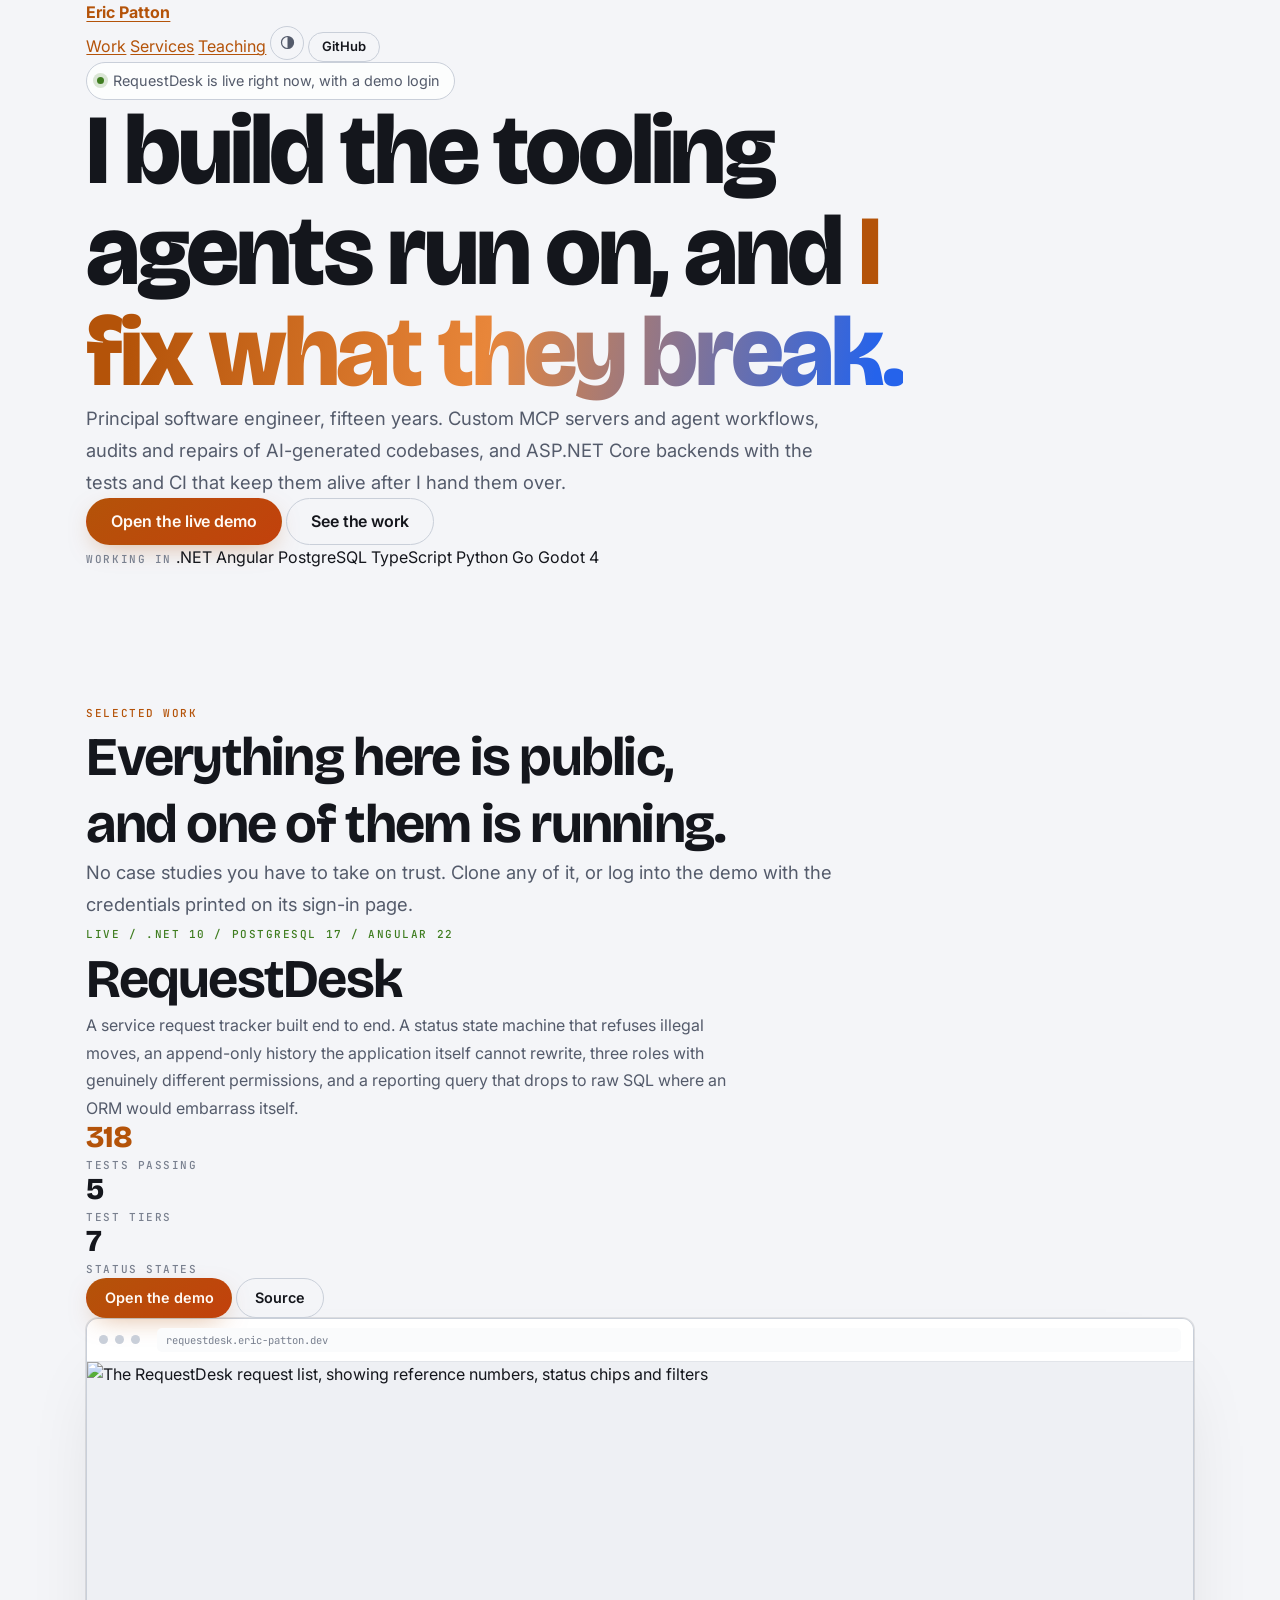
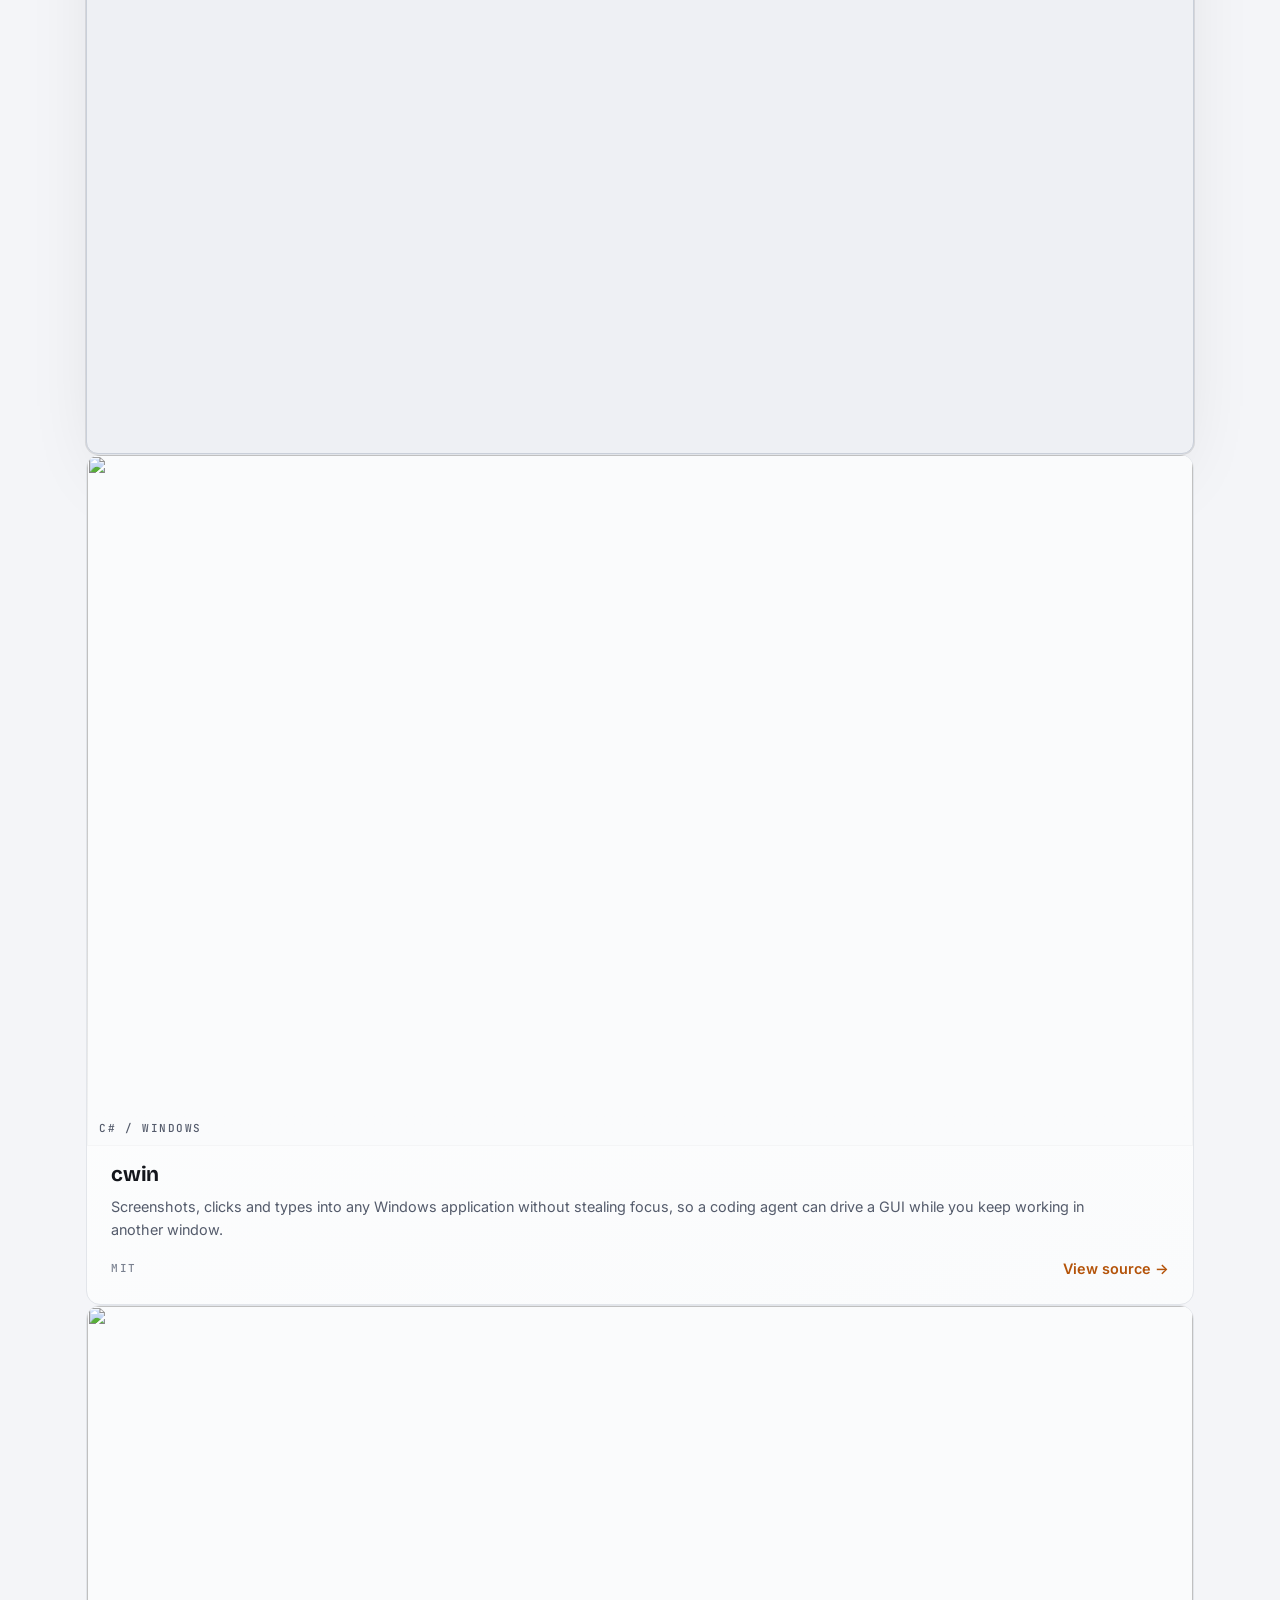
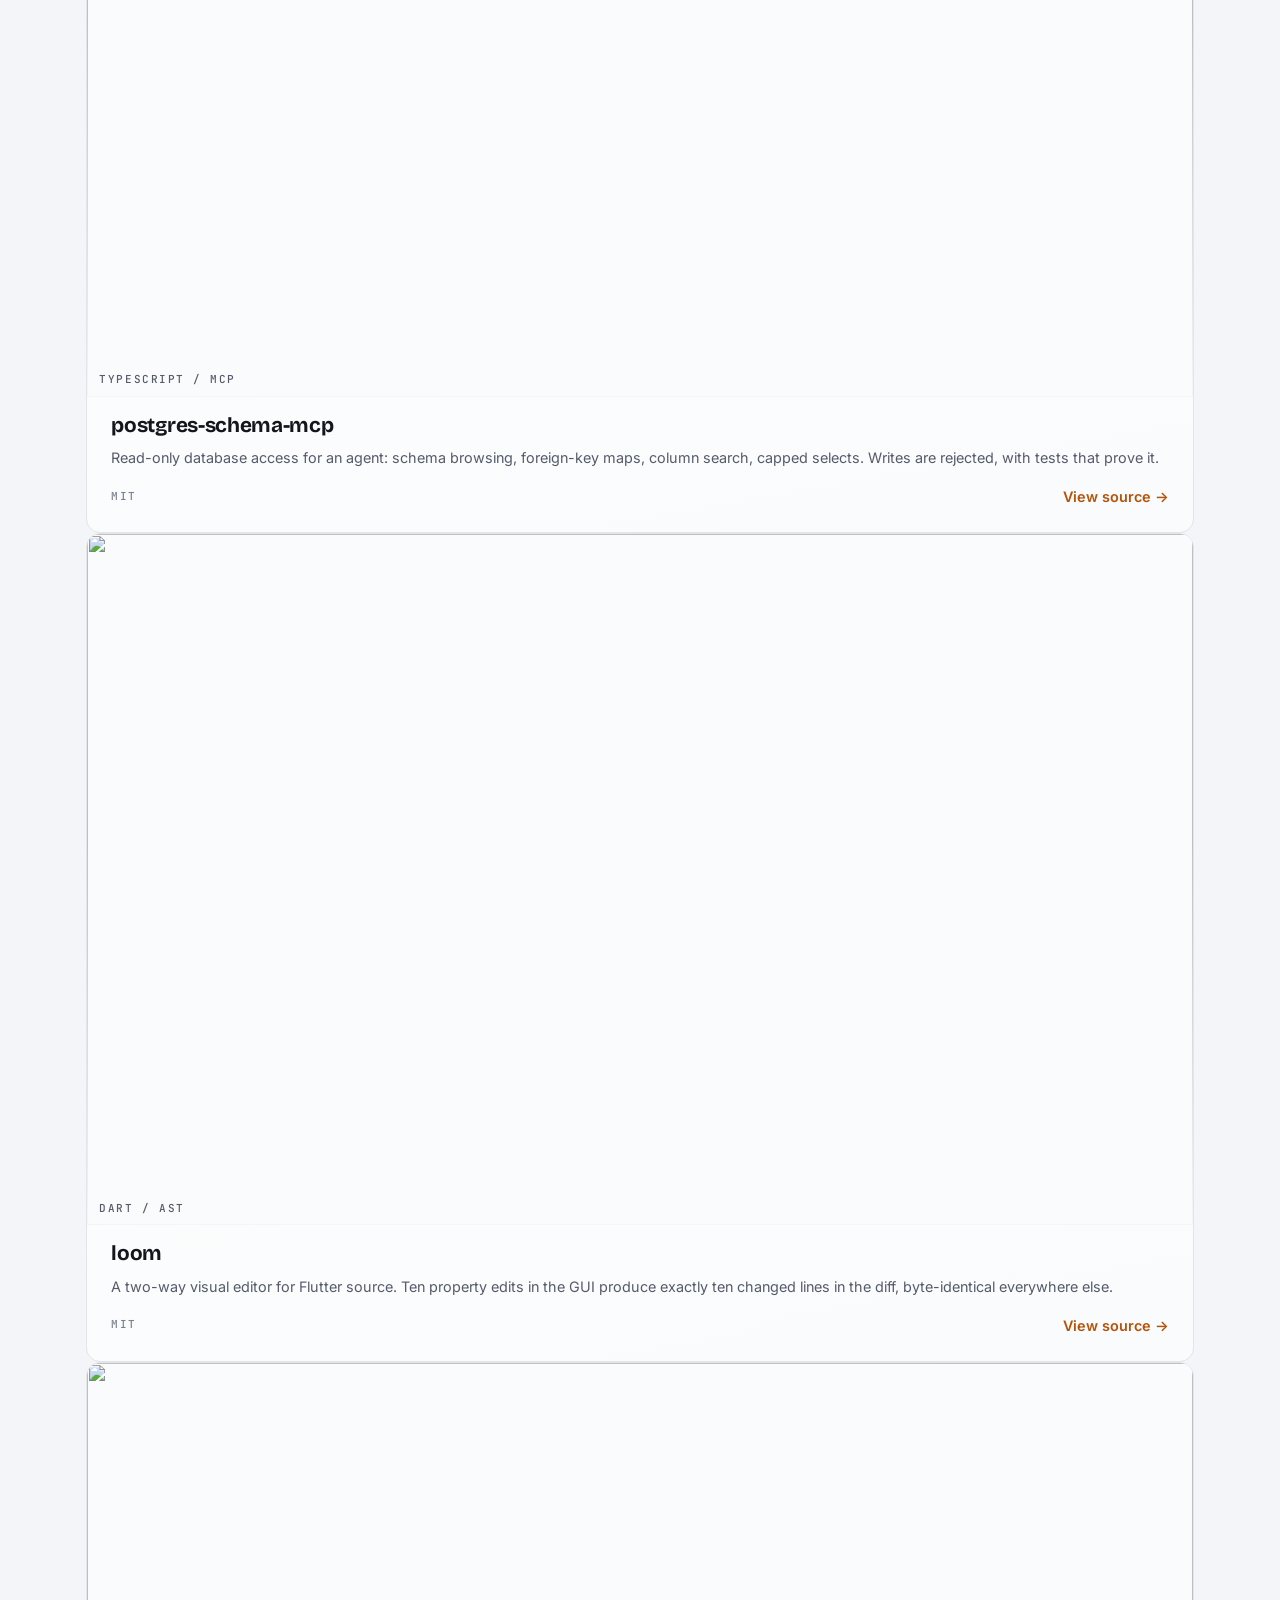
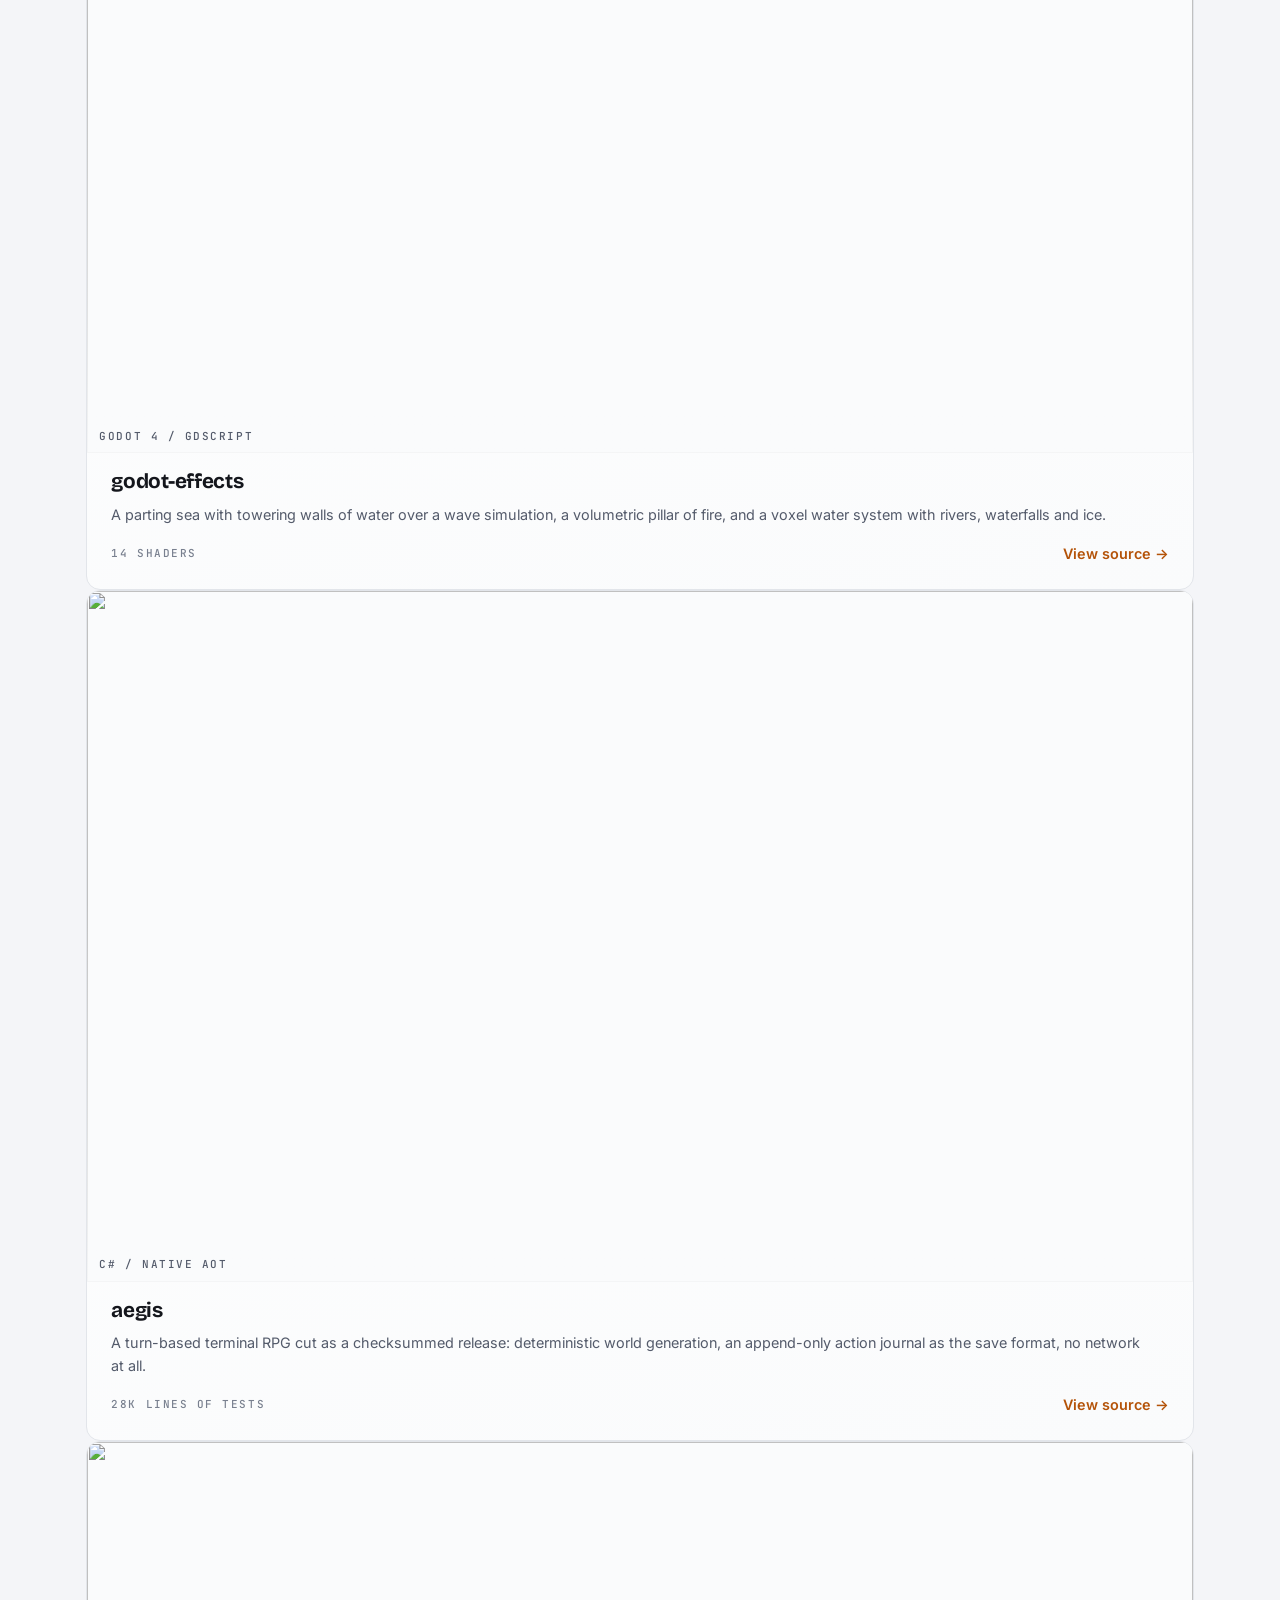
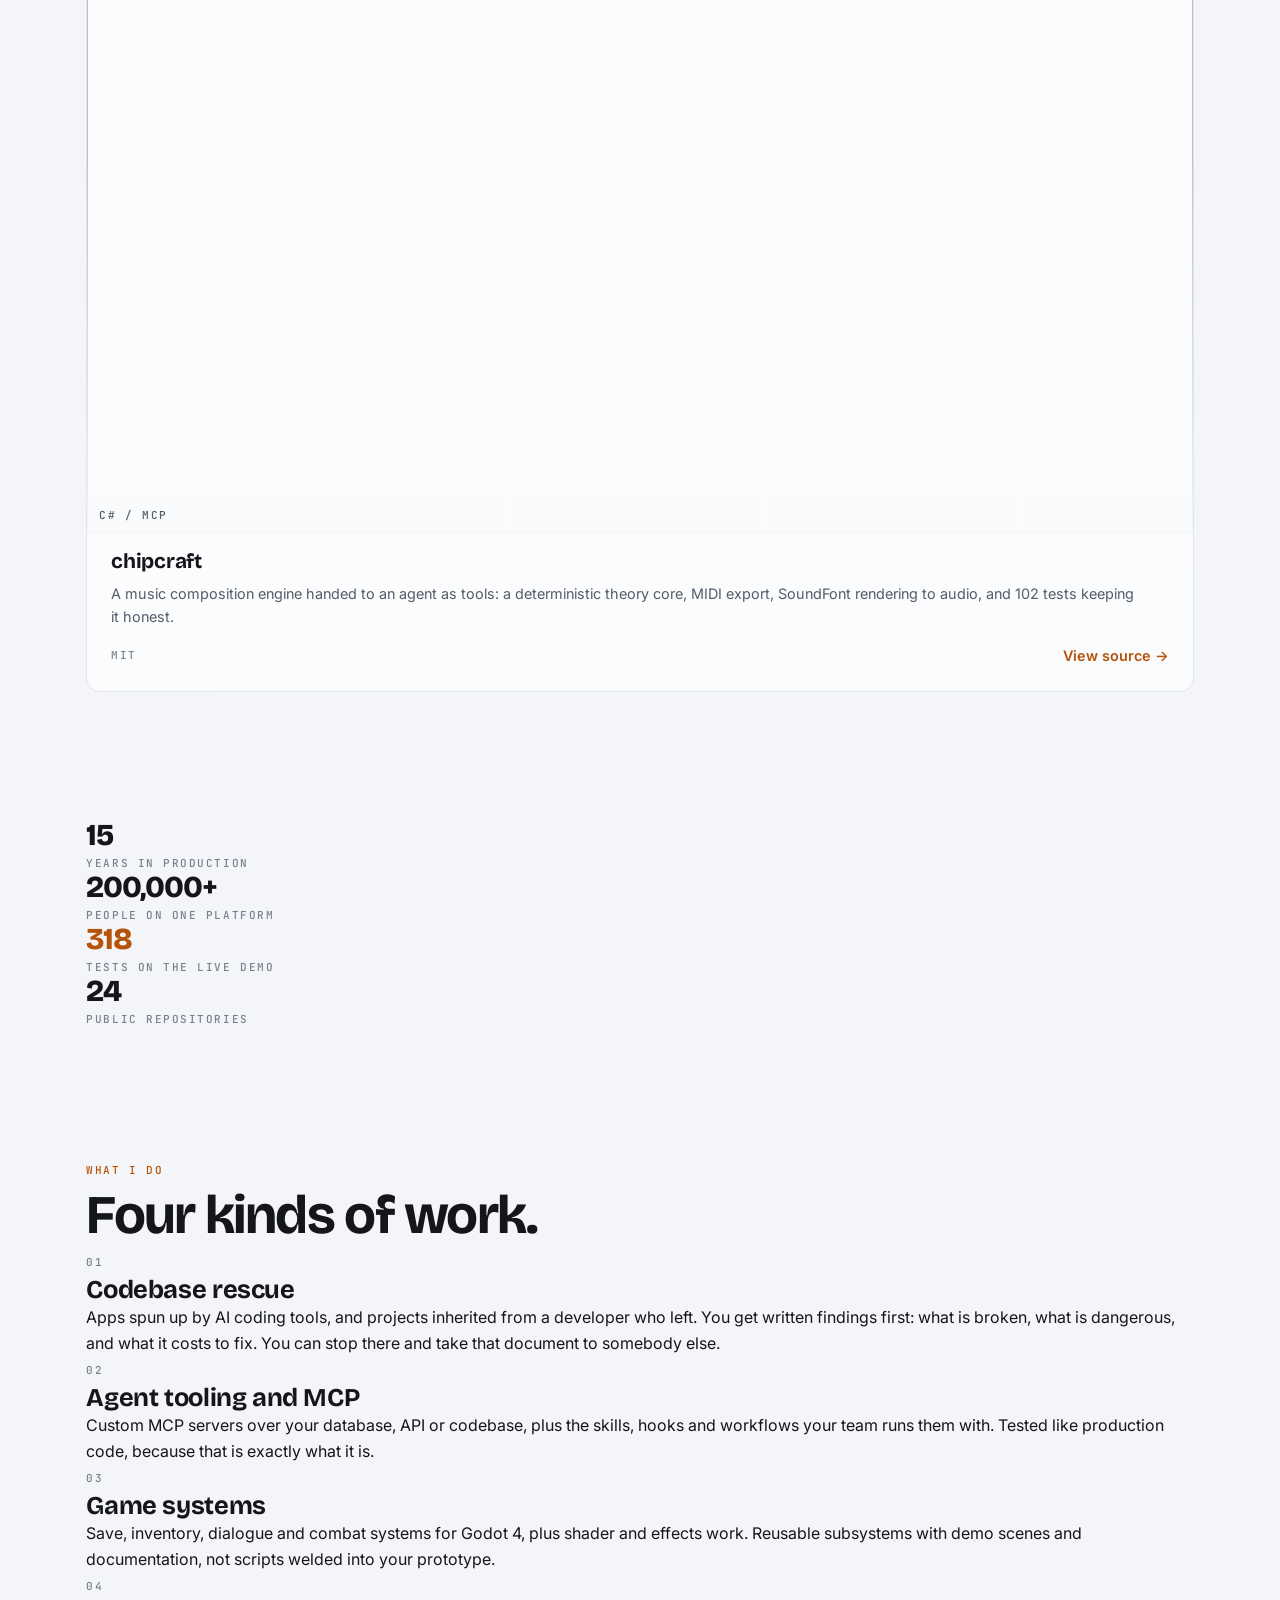
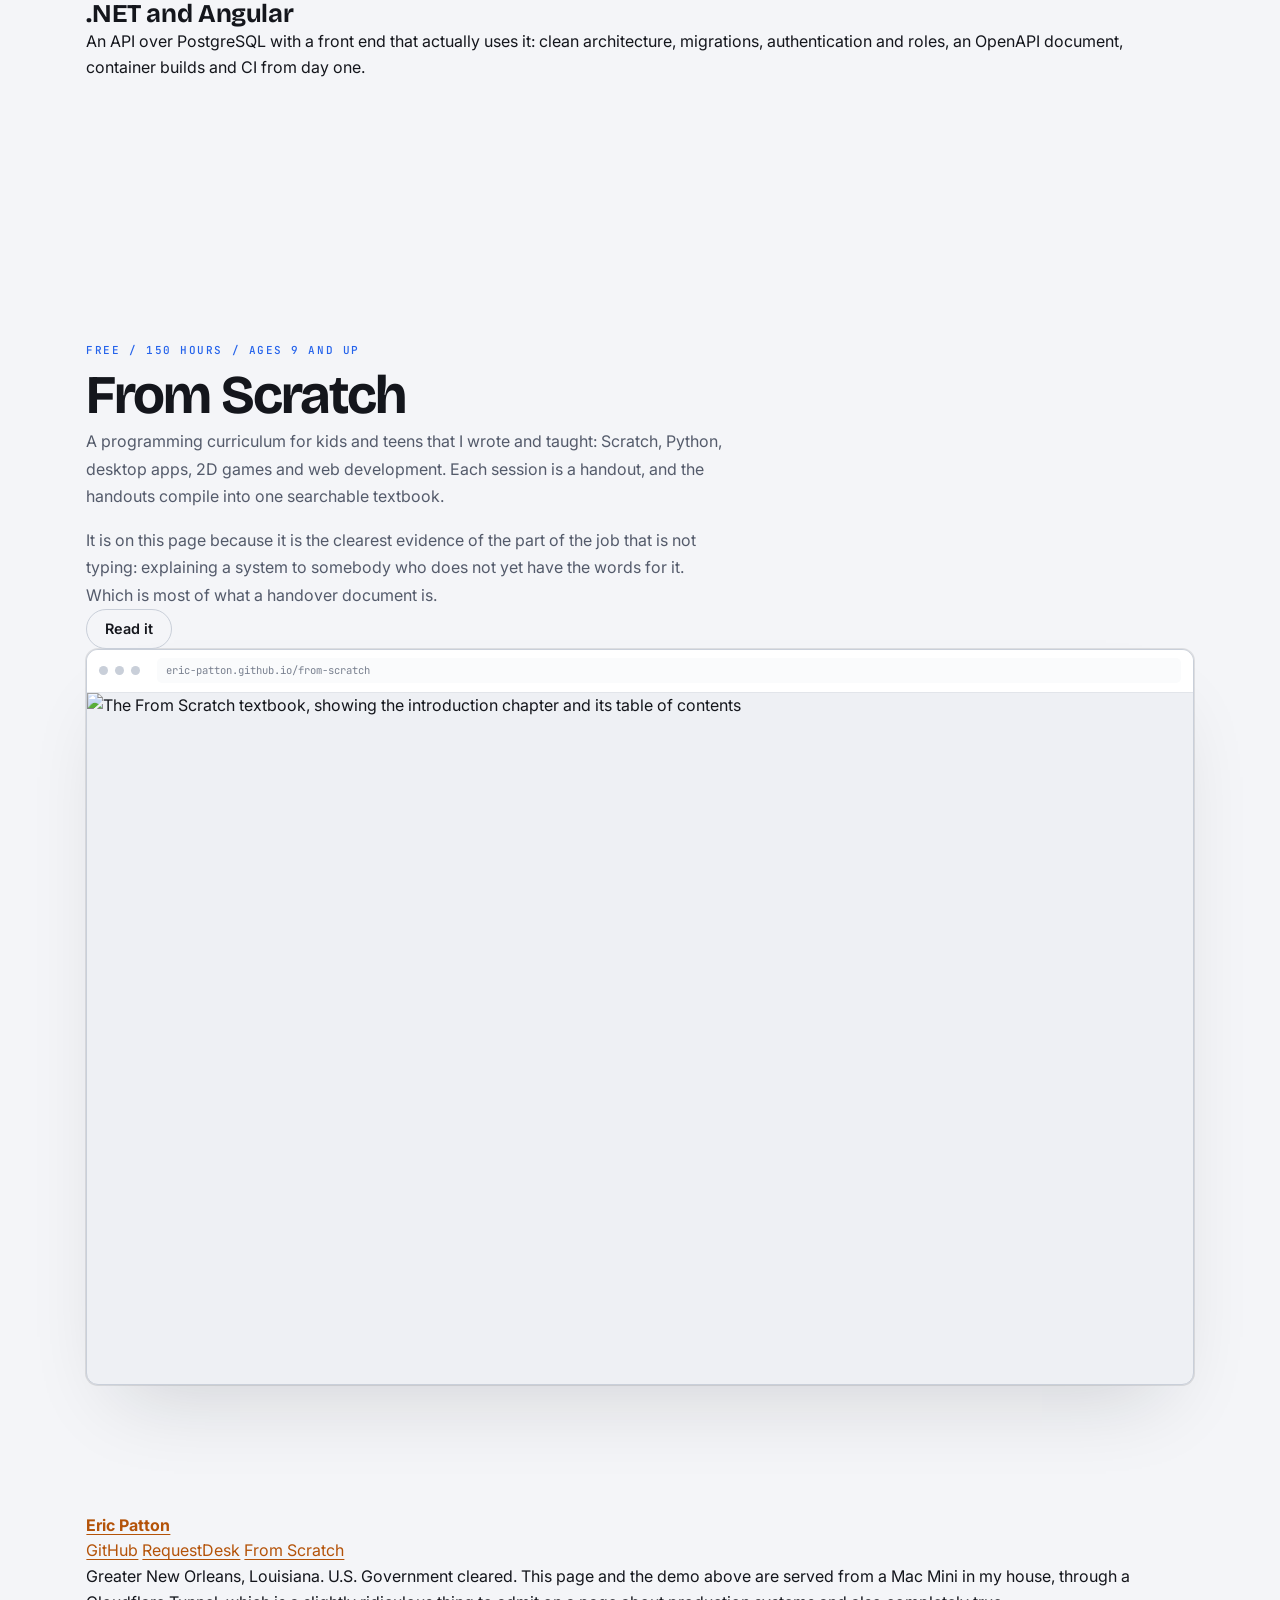
==== commit f1e18551: "Light and dark themes, and stop shipping stale stylesheets Every colour is now a light-dark() pair r" ====
--- a/site/index.html
+++ b/site/index.html
@@ -10,7 +10,8 @@
       content="Principal software engineer, fifteen years. Custom MCP servers and agent tooling, audits and repairs of AI-generated codebases, and ASP.NET Core backends with the tests and CI that keep them alive."
     />
     <link rel="canonical" href="https://eric-patton.dev/" />
-    <meta name="theme-color" content="#0a0b0f" />
+    <meta name="theme-color" content="#f4f5f8" media="(prefers-color-scheme: light)" />
+    <meta name="theme-color" content="#0a0b0f" media="(prefers-color-scheme: dark)" />
 
     <meta property="og:type" content="website" />
     <meta property="og:url" content="https://eric-patton.dev/" />
@@ -35,6 +36,19 @@
     <link rel="stylesheet" href="/design-system/base.css" />
     <link rel="stylesheet" href="/design-system/components.css" />
     <link rel="stylesheet" href="/styles.css" />
+
+    <script>
+      // Runs before first paint: a saved choice has to be on <html> before the body renders, or
+      // the page flashes the system theme first. Wrapped because storage throws in some contexts.
+      (function () {
+        try {
+          var saved = localStorage.getItem('ep-theme');
+          if (saved === 'light' || saved === 'dark') {
+            document.documentElement.setAttribute('data-ep-theme', saved);
+          }
+        } catch (e) {}
+      })();
+    </script>
   </head>
 
   <body>
@@ -51,6 +65,20 @@
           <a href="#work">Work</a>
           <a href="#services">Services</a>
           <a href="#teaching">Teaching</a>
+          <button class="ep-theme-toggle" id="themeToggle" type="button" title="Change theme">
+            <span class="ep-visually-hidden" id="themeToggleLabel">Theme: following your system</span>
+            <svg data-ep-icon="system" viewBox="0 0 24 24" fill="none" stroke="currentColor" stroke-width="1.7" aria-hidden="true">
+              <circle cx="12" cy="12" r="8.5" />
+              <path d="M12 3.5v17a8.5 8.5 0 0 0 0-17z" fill="currentColor" stroke="none" />
+            </svg>
+            <svg data-ep-icon="light" viewBox="0 0 24 24" fill="none" stroke="currentColor" stroke-width="1.7" stroke-linecap="round" aria-hidden="true">
+              <circle cx="12" cy="12" r="4.2" />
+              <path d="M12 2.6v2.2M12 19.2v2.2M4.4 12H2.2M21.8 12h-2.2M6.3 6.3 4.8 4.8M19.2 19.2l-1.5-1.5M17.7 6.3l1.5-1.5M4.8 19.2l1.5-1.5" />
+            </svg>
+            <svg data-ep-icon="dark" viewBox="0 0 24 24" fill="none" stroke="currentColor" stroke-width="1.7" stroke-linejoin="round" aria-hidden="true">
+              <path d="M20 14.4A8.6 8.6 0 0 1 9.6 4a8.6 8.6 0 1 0 10.4 10.4z" />
+            </svg>
+          </button>
           <a class="ep-btn ep-btn--ghost ep-btn--sm" href="https://github.com/eric-patton" rel="me noopener">
             GitHub
           </a>
@@ -128,7 +156,7 @@
 
               <div class="metrics">
                 <div class="ep-metric">
-                  <div class="ep-metric__value ep-metric__value--accent">313</div>
+                  <div class="ep-metric__value ep-metric__value--accent">318</div>
                   <div class="ep-mono ep-metric__label">Tests passing</div>
                 </div>
                 <div class="ep-metric">
@@ -291,7 +319,7 @@
             <div class="ep-mono ep-metric__label">People on one platform</div>
           </div>
           <div class="ep-metric">
-            <div class="ep-metric__value band__value ep-metric__value--accent">313</div>
+            <div class="ep-metric__value band__value ep-metric__value--accent">318</div>
             <div class="ep-mono ep-metric__label">Tests on the live demo</div>
           </div>
           <div class="ep-metric">
@@ -435,6 +463,39 @@
       );
       document.querySelectorAll('.ep-reveal').forEach((el) => revealer.observe(el));
 
+      // Theme control. Cycles system -> light -> dark -> system. The icon is chosen by CSS from
+      // the attribute, so this only has to move the attribute and keep the label honest.
+      const themeButton = document.getElementById('themeToggle');
+      const themeLabel = document.getElementById('themeToggleLabel');
+      const THEME_ORDER = ['system', 'light', 'dark'];
+      const THEME_LABEL = {
+        system: 'Theme: following your system. Activate for light.',
+        light: 'Theme: light. Activate for dark.',
+        dark: 'Theme: dark. Activate to follow your system.',
+      };
+
+      const currentTheme = () => document.documentElement.getAttribute('data-ep-theme') ?? 'system';
+
+      const describeTheme = () => {
+        themeLabel.textContent = THEME_LABEL[currentTheme()];
+        themeButton.title = THEME_LABEL[currentTheme()];
+      };
+
+      themeButton.addEventListener('click', () => {
+        const next = THEME_ORDER[(THEME_ORDER.indexOf(currentTheme()) + 1) % THEME_ORDER.length];
+        if (next === 'system') {
+          document.documentElement.removeAttribute('data-ep-theme');
+        } else {
+          document.documentElement.setAttribute('data-ep-theme', next);
+        }
+        try {
+          next === 'system' ? localStorage.removeItem('ep-theme') : localStorage.setItem('ep-theme', next);
+        } catch (e) {}
+        describeTheme();
+      });
+
+      describeTheme();
+
       // The masthead gains its rule only once the page has moved, and the hero art drifts at a
       // fraction of scroll speed so it reads as a backdrop rather than a pasted-on image.
       const masthead = document.getElementById('masthead');
--- a/design-system/tokens.css
+++ b/design-system/tokens.css
@@ -5,18 +5,31 @@
  * prefixed --ep- so it can drop into an application that already carries its own variables
  * (RequestDesk has Angular Material's) without colliding.
  *
- * The system is dark only, on purpose. A half-built light theme is worse than no light theme,
- * and committing to one ground lets the accent, the shadows and the generated cover art all be
- * tuned for the same background instead of compromising across two.
- *
- * Three type voices, each with a job:
+ * ---- How theming works here -------------------------------------------------------------
+ *
+ * Every colour is declared once, as a light-dark() pair. The browser resolves which half to use
+ * from the element's `color-scheme`, so switching the entire product between themes is one
+ * property on <html>:
+ *
+ *   <html>                          follows the operating system
+ *   <html data-ep-theme="light">    forced light
+ *   <html data-ep-theme="dark">     forced dark
+ *
+ * No duplicated palette blocks, no class toggling on every component, and no JavaScript needed
+ * for the default case. light-dark() only accepts colours, so the handful of non-colour tokens
+ * that differ by theme (shadow strength, artwork opacity) are set in the small blocks at the
+ * bottom, and composite values like box-shadow are built from a colour token instead.
+ *
+ * ---- The three type voices ----------------------------------------------------------------
  *   display  Bricolage Grotesque, headlines only, where the personality lives
  *   sans     Inter, every piece of working UI, legible at 13px in a dense table row
  *   mono     JetBrains Mono, technical detail: counts, stack names, labels, status codes
  */
 
 :root {
-  color-scheme: dark;
+  /* Both schemes are supported, so light-dark() has something to resolve against and the
+     browser paints native controls and scrollbars to match. */
+  color-scheme: light dark;
 
   /* ---- Type families ------------------------------------------------------------------- */
   --ep-font-display: "Bricolage Grotesque", "Segoe UI", system-ui, sans-serif;
@@ -51,68 +64,70 @@
   --ep-weight-black: 800;
 
   /* ---- Colour: ground and surfaces ------------------------------------------------------ */
-  /* Near-black with a slight blue cast rather than pure #000, so shadows still have somewhere
-     to go and the generated cover art does not float on a void. */
-  --ep-bg: #0a0b0f;
-  --ep-bg-raised: #101219;
-  --ep-surface: #151824;
-  --ep-surface-2: #1c2030;
-
-  --ep-line: #262b3b;
-  --ep-line-strong: #343a4e;
+  /* Dark is near-black with a slight blue cast rather than pure #000, so shadows still have
+     somewhere to go. Light is a cool off-white ground with white surfaces above it, so the same
+     "raised" gradients that give cards depth in the dark theme still read in the light one. */
+  --ep-bg: light-dark(#f4f5f8, #0a0b0f);
+  --ep-bg-raised: light-dark(#fafbfc, #101219);
+  --ep-surface: light-dark(#ffffff, #151824);
+  --ep-surface-2: light-dark(#eef0f4, #1c2030);
+
+  --ep-line: light-dark(#e2e5ea, #262b3b);
+  --ep-line-strong: light-dark(#c9cfd9, #343a4e);
 
   /* ---- Colour: text --------------------------------------------------------------------- */
-  --ep-ink: #f2f3f7;
-  --ep-ink-2: #a3a9bd;
-  --ep-ink-3: #6f7689;
+  --ep-ink: light-dark(#14161c, #f2f3f7);
+  --ep-ink-2: light-dark(#545b6b, #a3a9bd);
+  --ep-ink-3: light-dark(#79808f, #6f7689);
 
   /* ---- Colour: accent ------------------------------------------------------------------- */
-  /* Amber rather than the default SaaS blue. It is warm against a cold ground, it survives at
-     small sizes, and it is the colour the cover art is lit with, so the page and the pictures
-     agree. --ep-on-accent is near-black because amber is far too light to carry white text. */
-  --ep-accent: #ffa94d;
-  --ep-accent-hot: #ff8a3d;
-  --ep-accent-deep: #c2410c;
-  --ep-accent-soft: rgba(255, 169, 77, 0.12);
-  --ep-on-accent: #2a1405;
+  /* Amber rather than the default SaaS blue: warm against a cold ground, and the colour the
+     cover art is lit with, so the page and the pictures agree.
+     The light half is a much deeper amber. The dark theme's #ffa94d is nearly invisible on
+     white, and an accent that fails as a link colour is not an accent, it is a decoration. */
+  --ep-accent: light-dark(#b45309, #ffa94d);
+  --ep-accent-hot: light-dark(#c2410c, #ff8a3d);
+  --ep-accent-deep: light-dark(#7c2d12, #c2410c);
+  --ep-accent-soft: light-dark(rgba(180, 83, 9, 0.1), rgba(255, 169, 77, 0.12));
+  --ep-on-accent: light-dark(#fffaf5, #2a1405);
 
   /* The two supporting hues. Ice is the cool counterweight in the headline gradient and on
      informational chips; lime means live, healthy, passing. */
-  --ep-ice: #8fb8ff;
-  --ep-lime: #a6e34d;
+  --ep-ice: light-dark(#2563eb, #8fb8ff);
+  --ep-lime: light-dark(#3f7d20, #a6e34d);
 
   /* ---- Colour: feedback ----------------------------------------------------------------- */
-  --ep-positive: #a6e34d;
-  --ep-positive-bg: #1a2410;
-  --ep-caution: #ffa94d;
-  --ep-caution-bg: #2c1e10;
-  --ep-critical: #ff7a6b;
-  --ep-critical-bg: #2c1717;
+  --ep-positive: light-dark(#2f6b34, #a6e34d);
+  --ep-positive-bg: light-dark(#e8f1e6, #1a2410);
+  --ep-caution: light-dark(#8a6410, #ffa94d);
+  --ep-caution-bg: light-dark(#f8f0da, #2c1e10);
+  --ep-critical: light-dark(#b3261e, #ff7a6b);
+  --ep-critical-bg: light-dark(#fbeae8, #2c1717);
 
   /* ---- Colour: RequestDesk status palette ----------------------------------------------- */
-  /* Seven states that have to stay readable at 11px inside a dense table row. Each is a light
-     ink on a dark tint rather than a saturated fill, which holds up at small sizes and stops
-     the table turning into a bag of sweets. */
-  --ep-status-new-ink: #8fb8ff;
-  --ep-status-new-bg: #16203a;
-  --ep-status-triaged-ink: #bcaaf7;
-  --ep-status-triaged-bg: #221d3a;
-  --ep-status-inprogress-ink: #6fd3bb;
-  --ep-status-inprogress-bg: #10282a;
-  --ep-status-blocked-ink: #ffa94d;
-  --ep-status-blocked-bg: #2c1e10;
-  --ep-status-resolved-ink: #a6e34d;
-  --ep-status-resolved-bg: #1a2410;
-  --ep-status-closed-ink: #a3a9bd;
-  --ep-status-closed-bg: #1c2030;
-  --ep-status-cancelled-ink: #6f7689;
-  --ep-status-cancelled-bg: #171a24;
+  /* Seven states that have to stay readable at 11px inside a dense table row, in either theme.
+     Both halves are a saturated ink on a tinted ground rather than white on a solid fill, which
+     holds up at small sizes and stops the table turning into a bag of sweets. */
+  --ep-status-new-ink: light-dark(#1c3a5b, #8fb8ff);
+  --ep-status-new-bg: light-dark(#e7eef6, #16203a);
+  --ep-status-triaged-ink: light-dark(#4c3f86, #bcaaf7);
+  --ep-status-triaged-bg: light-dark(#ece9f7, #221d3a);
+  --ep-status-inprogress-ink: light-dark(#0f6152, #6fd3bb);
+  --ep-status-inprogress-bg: light-dark(#e2f0ec, #10282a);
+  --ep-status-blocked-ink: light-dark(#a4552b, #ffa94d);
+  --ep-status-blocked-bg: light-dark(#f7ece4, #2c1e10);
+  --ep-status-resolved-ink: light-dark(#2f6b34, #a6e34d);
+  --ep-status-resolved-bg: light-dark(#e8f1e6, #1a2410);
+  --ep-status-closed-ink: light-dark(#5f594f, #a3a9bd);
+  --ep-status-closed-bg: light-dark(#eeeef1, #1c2030);
+  --ep-status-cancelled-ink: light-dark(#8b8478, #6f7689);
+  --ep-status-cancelled-bg: light-dark(#f3f3f5, #171a24);
 
   /* ---- Colour: RequestDesk priority ------------------------------------------------------ */
-  --ep-priority-low: #6f7689;
-  --ep-priority-normal: #a3a9bd;
-  --ep-priority-high: #ffa94d;
-  --ep-priority-urgent: #ff7a6b;
+  --ep-priority-low: light-dark(#79808f, #6f7689);
+  --ep-priority-normal: light-dark(#545b6b, #a3a9bd);
+  --ep-priority-high: light-dark(#b45309, #ffa94d);
+  --ep-priority-urgent: light-dark(#b3261e, #ff7a6b);
 
   /* ---- Space ---------------------------------------------------------------------------- */
   --ep-space-3xs: 0.25rem;
@@ -140,13 +155,18 @@
   --ep-radius-pill: 999px;
 
   /* ---- Elevation -------------------------------------------------------------------------- */
-  /* On a dark ground a shadow cannot be "darker than the page", so depth comes from a real
-     black shadow plus a one-pixel lighter border. Both are needed; either alone reads flat. */
-  --ep-shadow-sm: 0 1px 2px rgba(0, 0, 0, 0.5);
-  --ep-shadow-md: 0 18px 40px -20px rgba(0, 0, 0, 0.9);
-  --ep-shadow-lg: 0 30px 60px -30px rgba(0, 0, 0, 0.95);
-  --ep-shadow-xl: 0 40px 80px -32px rgba(0, 0, 0, 0.92), 0 0 0 1px rgba(255, 255, 255, 0.03);
-  --ep-glow-accent: 0 8px 26px -10px rgba(255, 138, 61, 0.9);
+  /* box-shadow is a composite value, so it cannot go through light-dark() directly. The colour
+     inside it can, which is the whole trick: one token flips and every shadow follows. A dark
+     theme needs a much heavier shadow than a light one to read as depth at all. */
+  --ep-shadow-color: light-dark(rgba(20, 22, 28, 0.1), rgba(0, 0, 0, 0.55));
+  --ep-shadow-color-strong: light-dark(rgba(20, 22, 28, 0.16), rgba(0, 0, 0, 0.95));
+
+  --ep-shadow-sm: 0 1px 2px var(--ep-shadow-color);
+  --ep-shadow-md: 0 18px 40px -20px var(--ep-shadow-color-strong);
+  --ep-shadow-lg: 0 30px 60px -30px var(--ep-shadow-color-strong);
+  --ep-shadow-xl:
+    0 40px 80px -32px var(--ep-shadow-color-strong), 0 0 0 1px var(--ep-shadow-color);
+  --ep-glow-accent: 0 8px 26px -10px light-dark(rgba(180, 83, 9, 0.5), rgba(255, 138, 61, 0.9));
   --ep-focus-ring: 0 0 0 2px var(--ep-bg), 0 0 0 4px var(--ep-accent);
 
   /* ---- Motion ----------------------------------------------------------------------------- */
@@ -155,4 +175,33 @@
   --ep-duration-fast: 150ms;
   --ep-duration: 300ms;
   --ep-duration-slow: 700ms;
-}
+
+  /* ---- Theme-dependent values that are not colours ------------------------------------------ */
+  /* The hero and card artwork are dark photographs. Behind dark text on a pale ground they have
+     to drop to a ghost of themselves or they fight the words; on the dark ground they can carry
+     the page. Defaults here are the light values, overridden for dark below. */
+  --ep-art-opacity: 0.14;
+  --ep-art-blend: multiply;
+}
+
+/* Dark, chosen by the operating system, unless the page has been forced light. */
+@media (prefers-color-scheme: dark) {
+  :root:not([data-ep-theme="light"]) {
+    --ep-art-opacity: 0.5;
+    --ep-art-blend: normal;
+  }
+}
+
+/* An explicit choice always wins, in both directions. Setting color-scheme is what re-resolves
+   every light-dark() token on the page, so these two rules are the entire theme switch. */
+:root[data-ep-theme="light"] {
+  color-scheme: light;
+  --ep-art-opacity: 0.14;
+  --ep-art-blend: multiply;
+}
+
+:root[data-ep-theme="dark"] {
+  color-scheme: dark;
+  --ep-art-opacity: 0.5;
+  --ep-art-blend: normal;
+}
--- a/design-system/base.css
+++ b/design-system/base.css
@@ -175,7 +175,12 @@
 /* The one place the accent and the cool counterweight meet. Used on the last clause of a
    headline, never on a whole one: a fully gradient headline is unreadable and looks cheap. */
 .ep-gradient {
-  background: linear-gradient(100deg, var(--ep-accent) 8%, #ffd9a8 50%, var(--ep-ice) 96%);
+  background: linear-gradient(
+    100deg,
+    var(--ep-accent) 8%,
+    light-dark(#e8863a, #ffd9a8) 50%,
+    var(--ep-ice) 96%
+  );
   -webkit-background-clip: text;
   background-clip: text;
   color: transparent;
--- a/design-system/components.css
+++ b/design-system/components.css
@@ -49,7 +49,7 @@
 
 .ep-btn--primary:hover {
   transform: translateY(-2px);
-  box-shadow: 0 14px 34px -12px rgba(255, 138, 61, 1);
+  box-shadow: 0 14px 34px -12px var(--ep-accent-hot);
   color: var(--ep-on-accent);
 }
 
@@ -60,7 +60,7 @@
 .ep-btn--ghost:hover {
   transform: translateY(-2px);
   border-color: var(--ep-ink-3);
-  background: rgba(255, 255, 255, 0.03);
+  background: color-mix(in srgb, var(--ep-ink) 4%, transparent);
   color: var(--ep-ink);
 }
 
@@ -76,7 +76,7 @@
 
 .ep-btn--danger {
   background: var(--ep-critical);
-  color: #2a0f0c;
+  color: light-dark(#fffaf8, #2a0f0c);
 }
 
 .ep-btn--sm {
@@ -98,7 +98,7 @@
   padding: 0.4rem 0.9rem 0.4rem 0.625rem;
   border: 1px solid var(--ep-line-strong);
   border-radius: var(--ep-radius-pill);
-  background: rgba(21, 24, 36, 0.72);
+  background: color-mix(in srgb, var(--ep-surface) 78%, transparent);
   color: var(--ep-ink-2);
   font-size: var(--ep-text-small);
   text-decoration: none;
@@ -122,7 +122,7 @@
   flex: none;
   border-radius: 50%;
   background: var(--ep-lime);
-  box-shadow: 0 0 0 4px rgba(166, 227, 77, 0.16);
+  box-shadow: 0 0 0 4px color-mix(in srgb, var(--ep-lime) 18%, transparent);
   animation: ep-pulse 2.6s var(--ep-ease) infinite;
 }
 
@@ -211,7 +211,11 @@
   content: "";
   position: absolute;
   inset: 0;
-  background: linear-gradient(to bottom, transparent 45%, rgba(16, 18, 25, 0.88) 100%);
+  background: linear-gradient(
+    to bottom,
+    transparent 45%,
+    color-mix(in srgb, var(--ep-bg-raised) 90%, transparent) 100%
+  );
 }
 
 .ep-card__art-label {
@@ -290,7 +294,7 @@
   width: 9px;
   height: 9px;
   border-radius: 50%;
-  background: #3a4055;
+  background: var(--ep-line-strong);
 }
 
 .ep-frame__url {
@@ -568,3 +572,45 @@
   font-size: var(--ep-text-heading);
   color: var(--ep-ink-2);
 }
+
+/* ---- Theme toggle ------------------------------------------------------------------------- */
+/*
+ * Cycles system -> light -> dark -> system. Which icon shows is decided by CSS from the
+ * data-ep-theme attribute on <html>, not by JavaScript swapping DOM, so the button is already
+ * correct on first paint and cannot disagree with the theme it is reporting.
+ */
+
+.ep-theme-toggle {
+  display: inline-grid;
+  place-items: center;
+  width: 34px;
+  height: 34px;
+  padding: 0;
+  border: 1px solid var(--ep-line-strong);
+  border-radius: var(--ep-radius-pill);
+  background: transparent;
+  color: var(--ep-ink-2);
+  transition:
+    border-color var(--ep-duration) var(--ep-ease),
+    color var(--ep-duration) var(--ep-ease),
+    background-color var(--ep-duration) var(--ep-ease);
+}
+
+.ep-theme-toggle:hover {
+  border-color: var(--ep-accent);
+  color: var(--ep-accent);
+  background: var(--ep-accent-soft);
+}
+
+.ep-theme-toggle svg {
+  width: 17px;
+  height: 17px;
+  display: none;
+}
+
+/* No attribute means "follow the system", which is the default state. */
+:root:not([data-ep-theme]) .ep-theme-toggle [data-ep-icon="system"],
+:root[data-ep-theme="light"] .ep-theme-toggle [data-ep-icon="light"],
+:root[data-ep-theme="dark"] .ep-theme-toggle [data-ep-icon="dark"] {
+  display: block;
+}
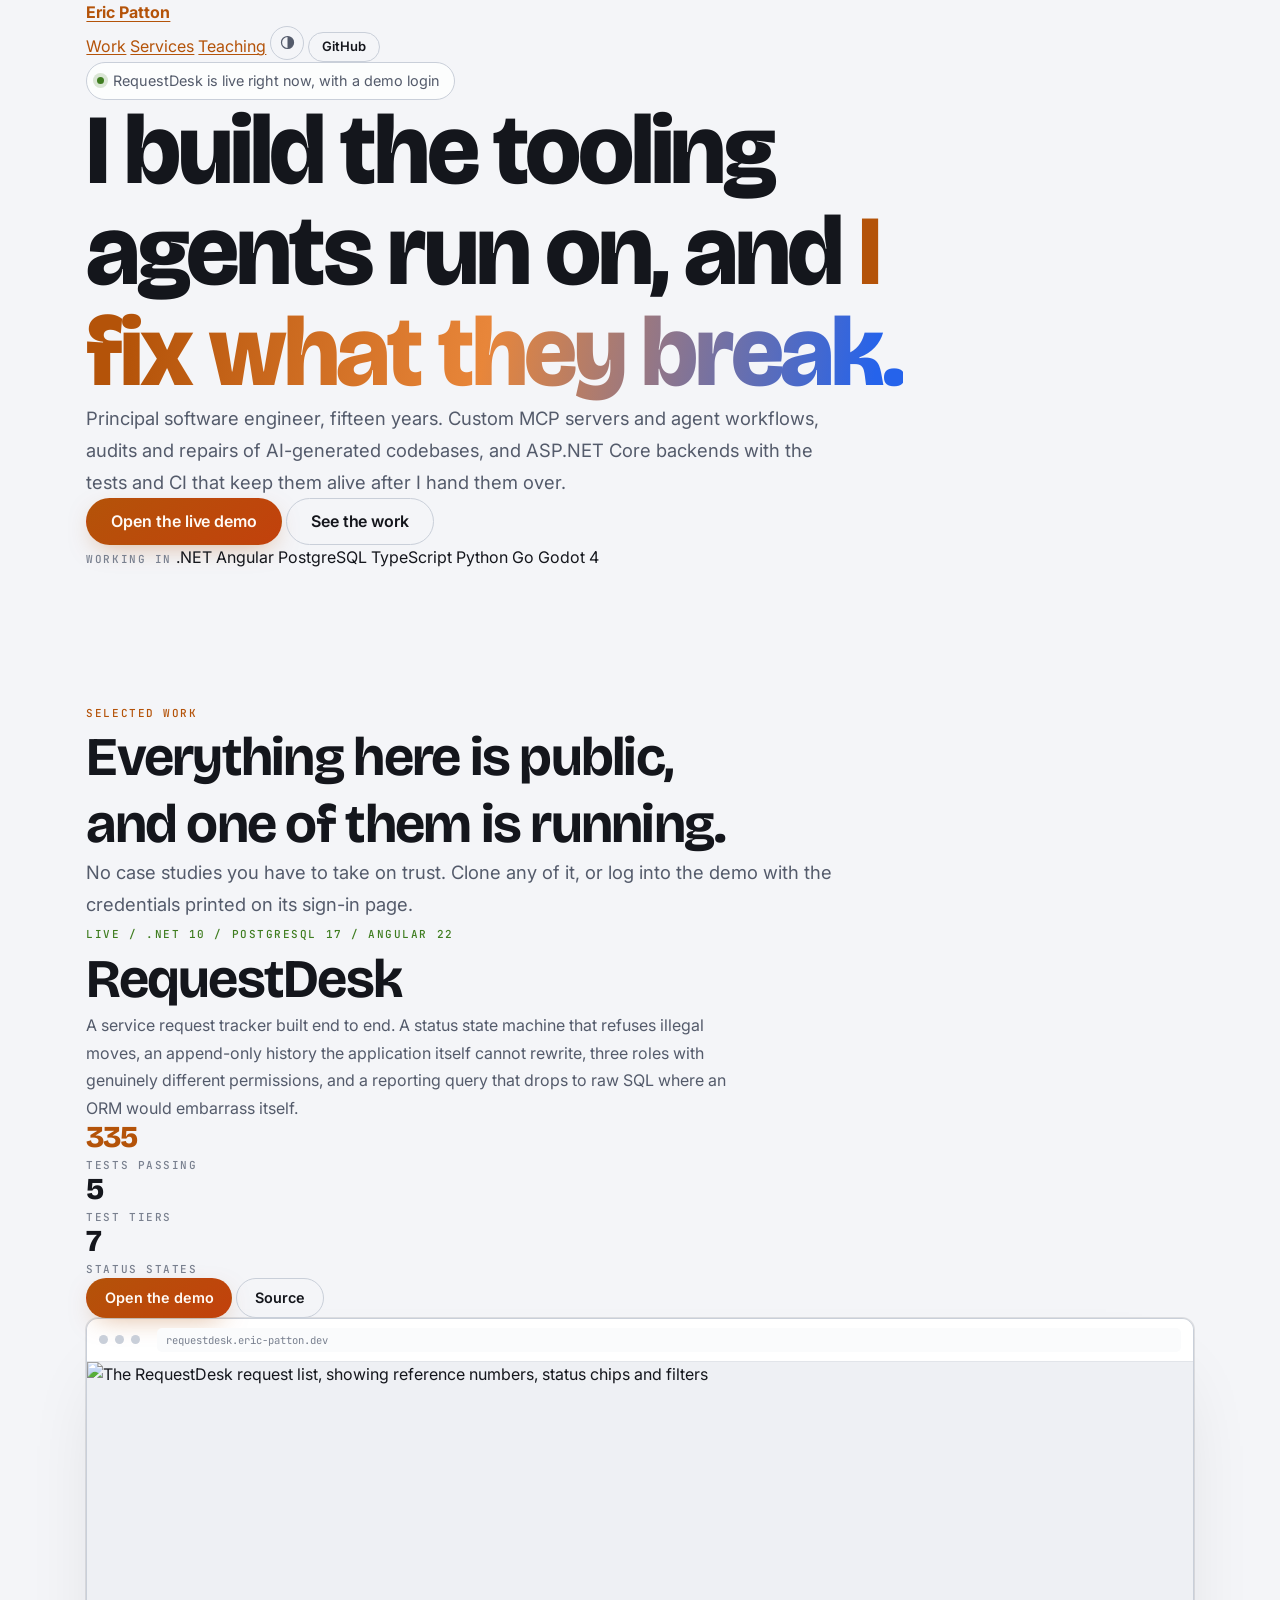
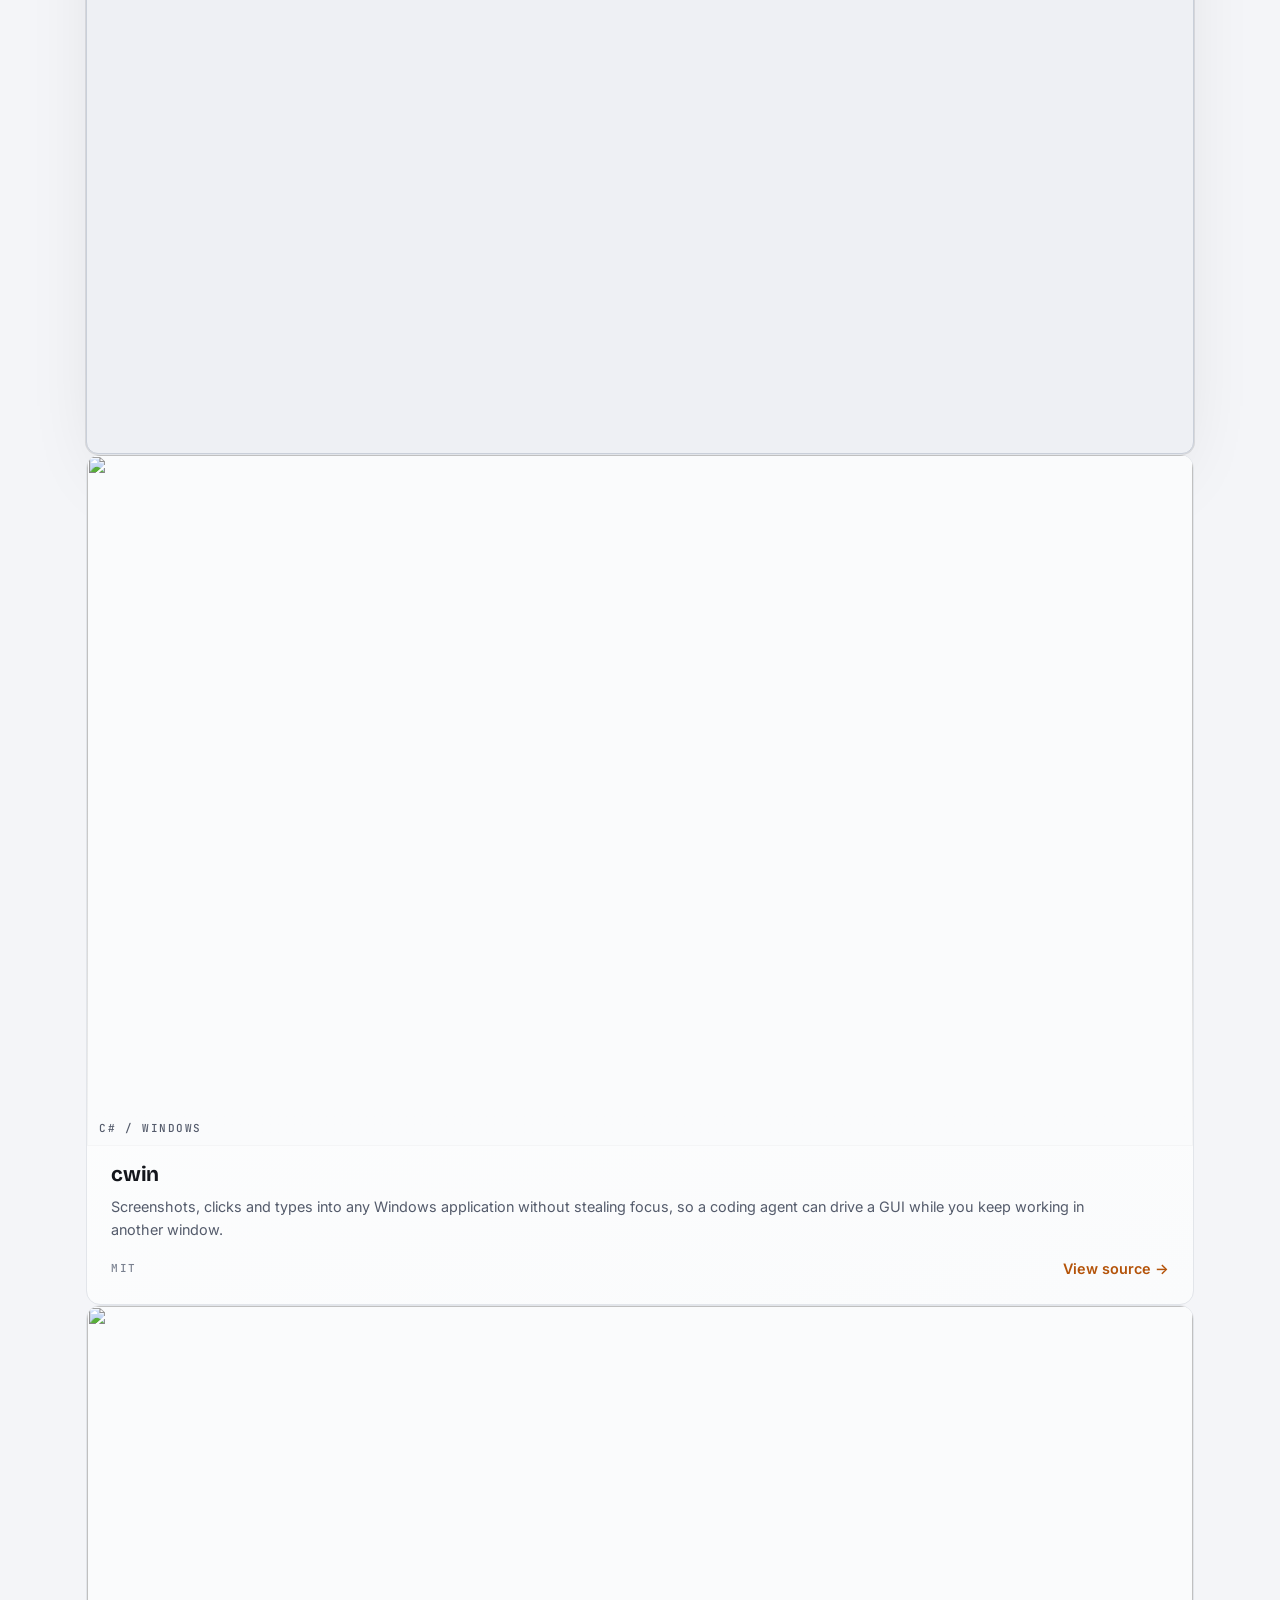
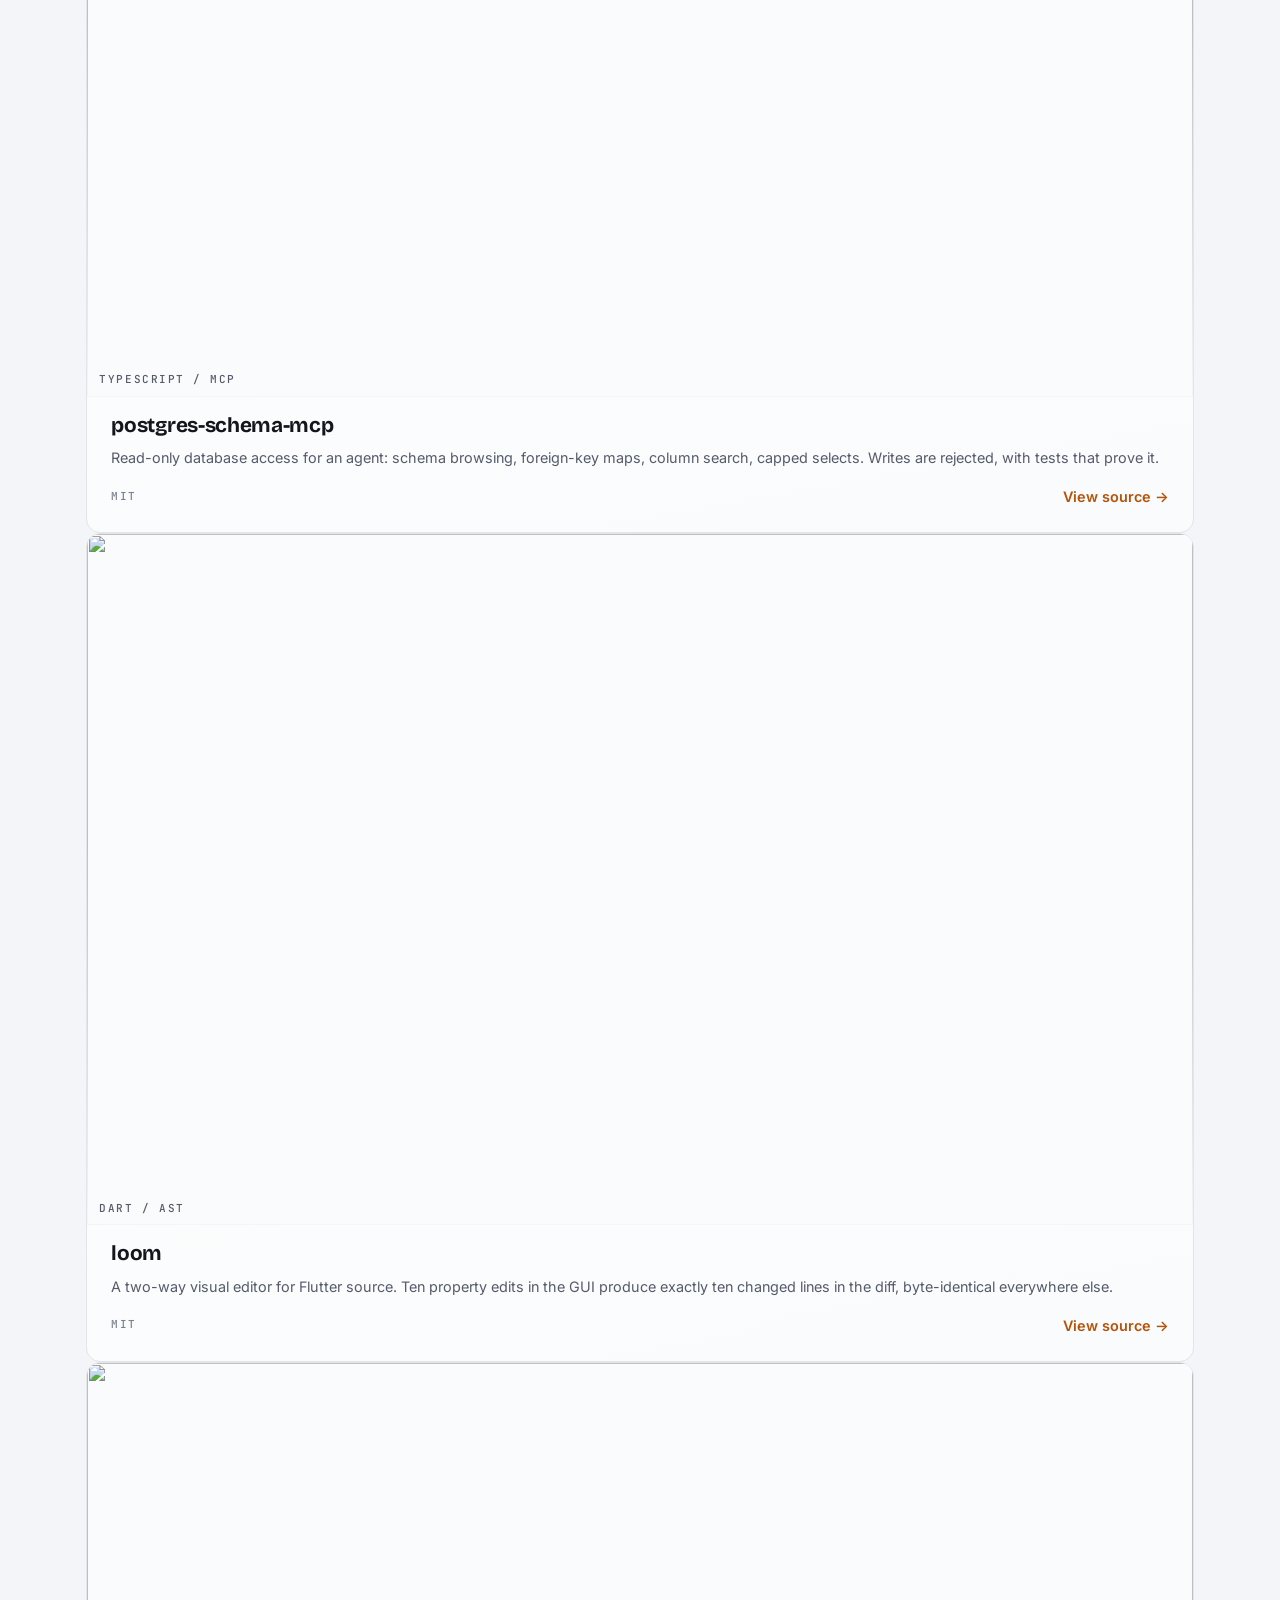
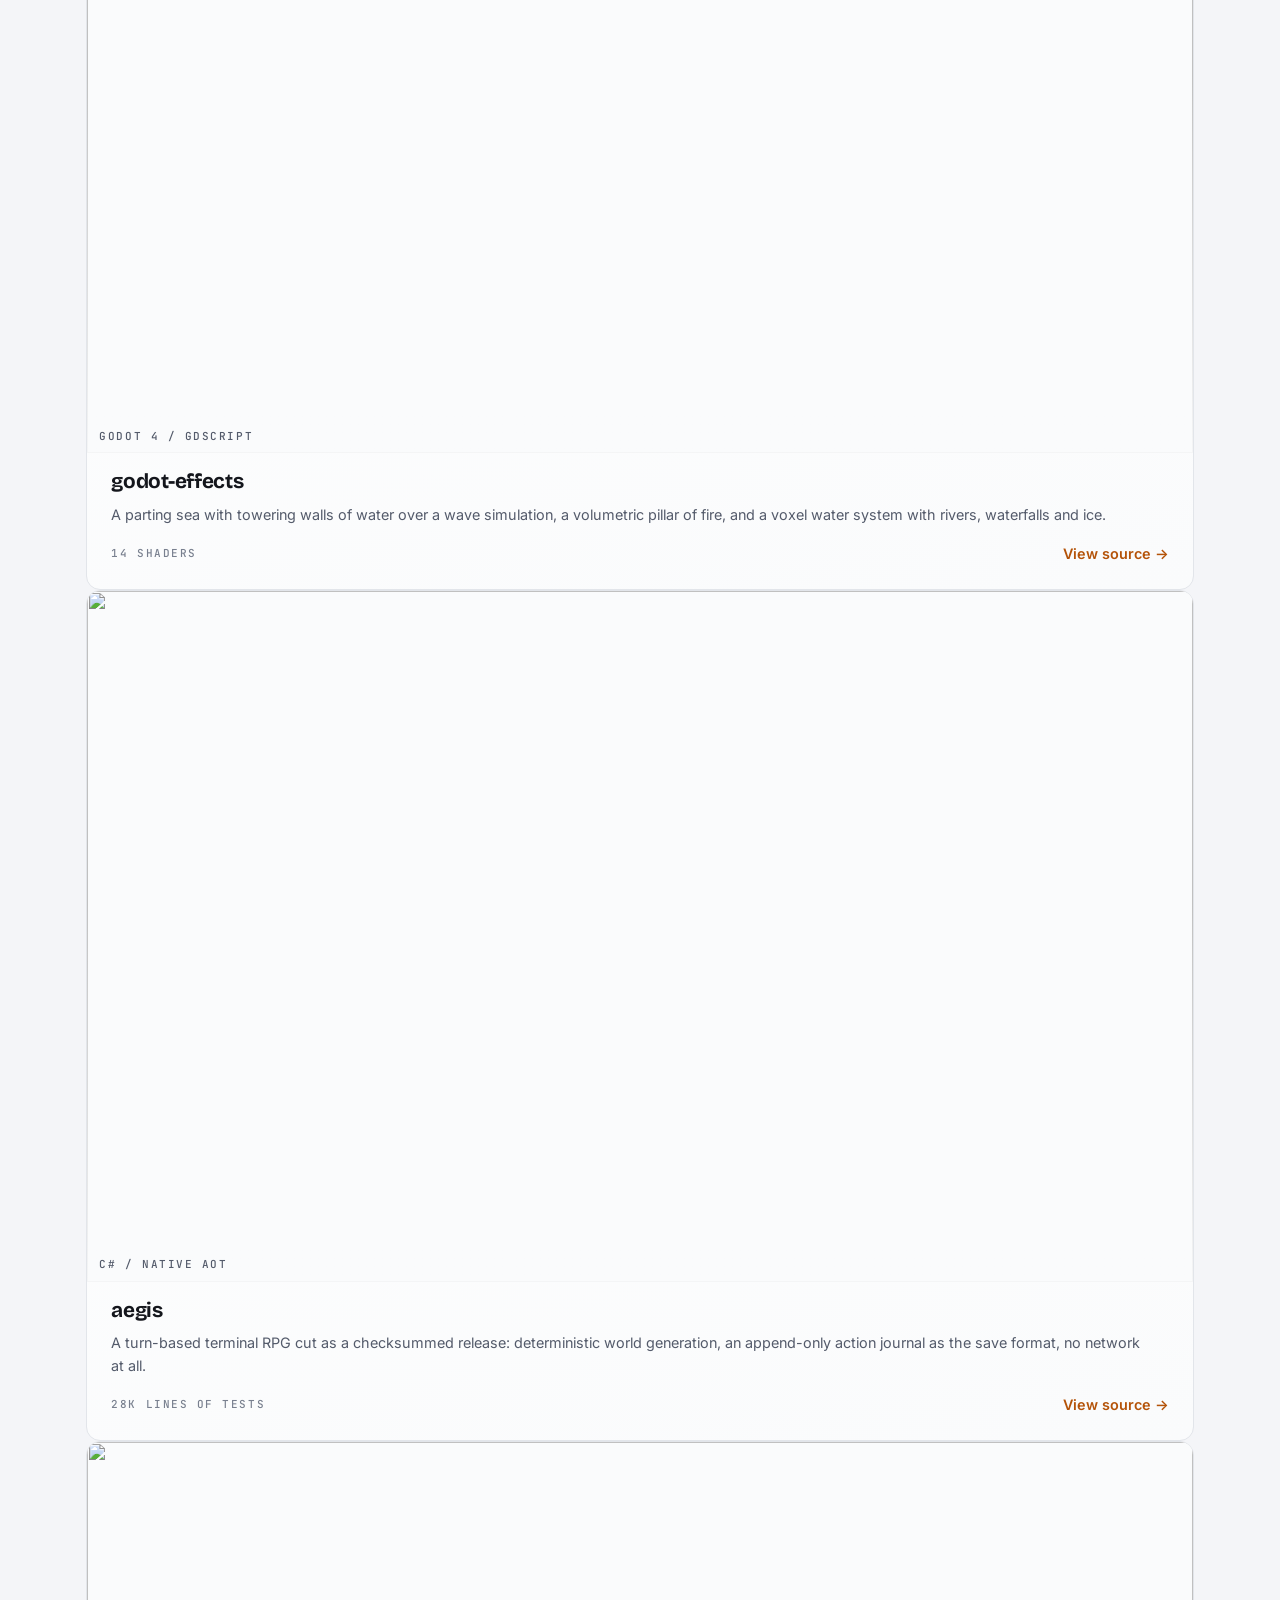
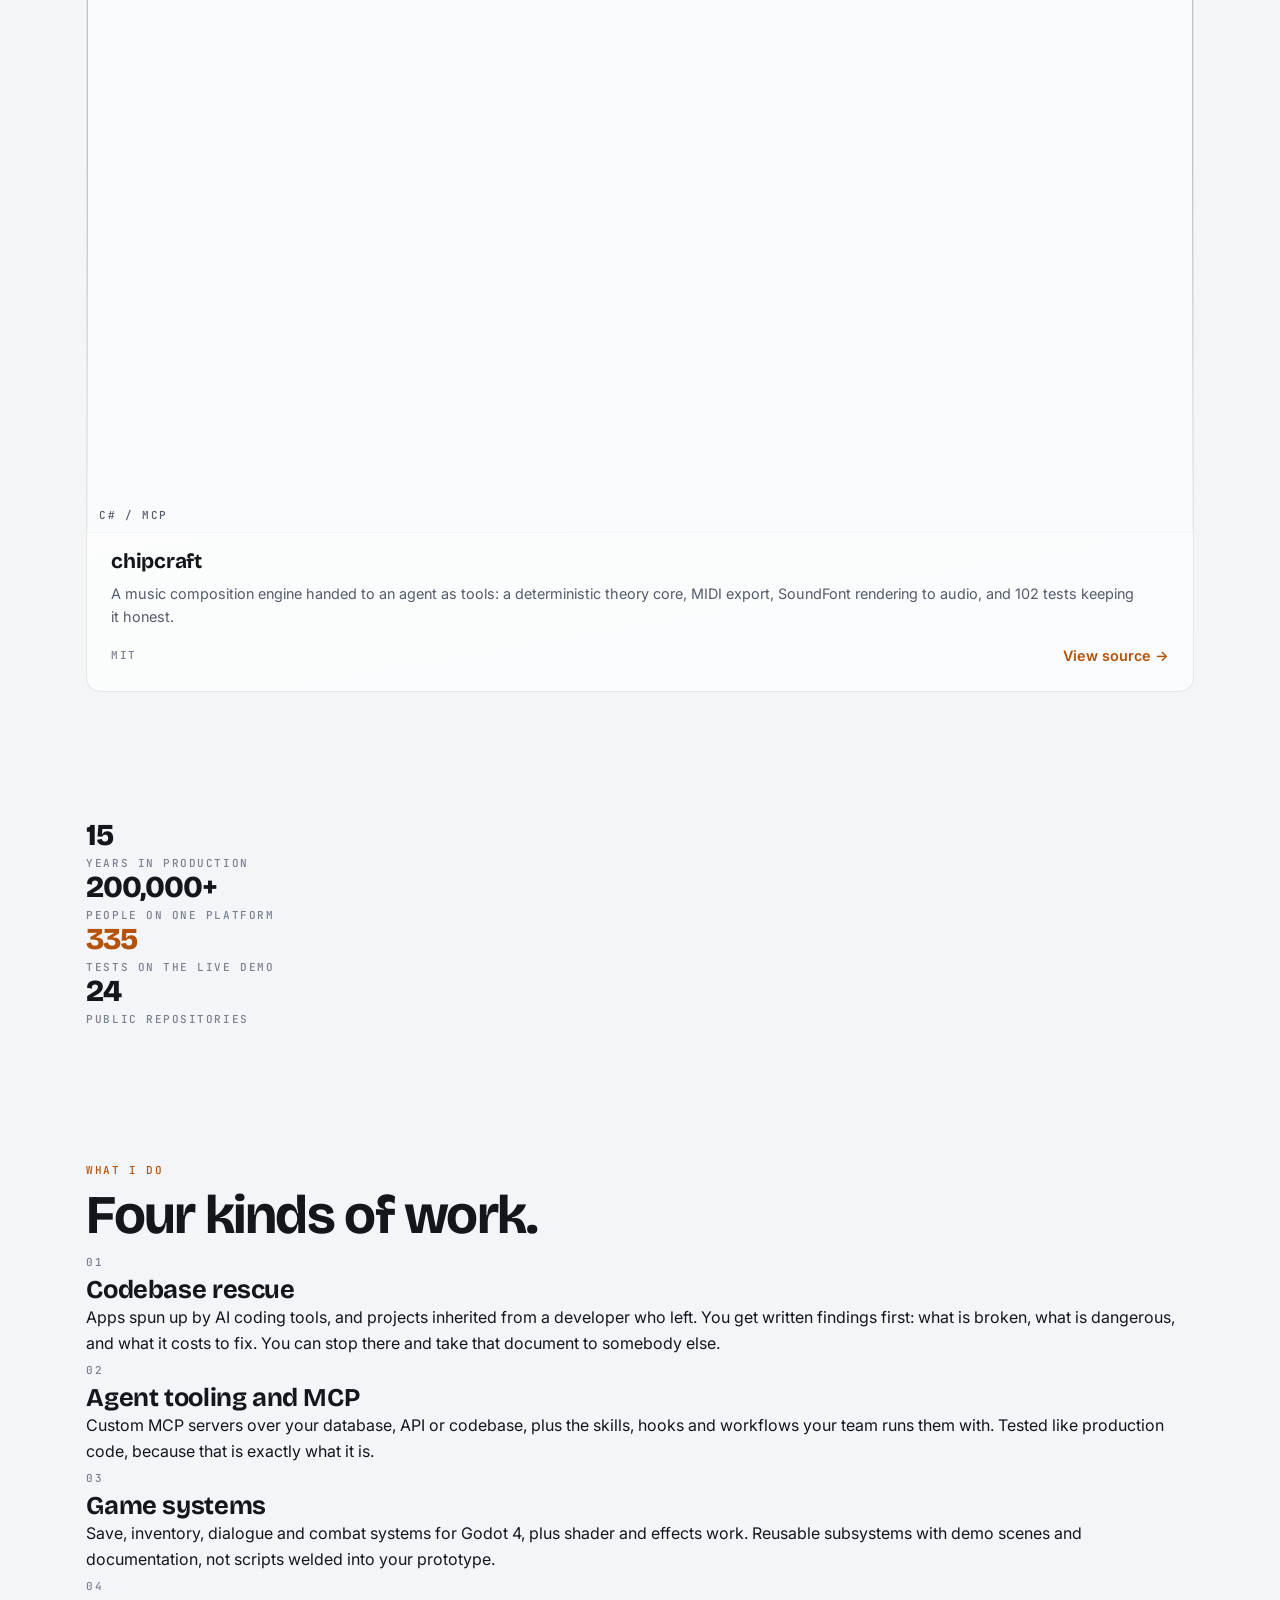
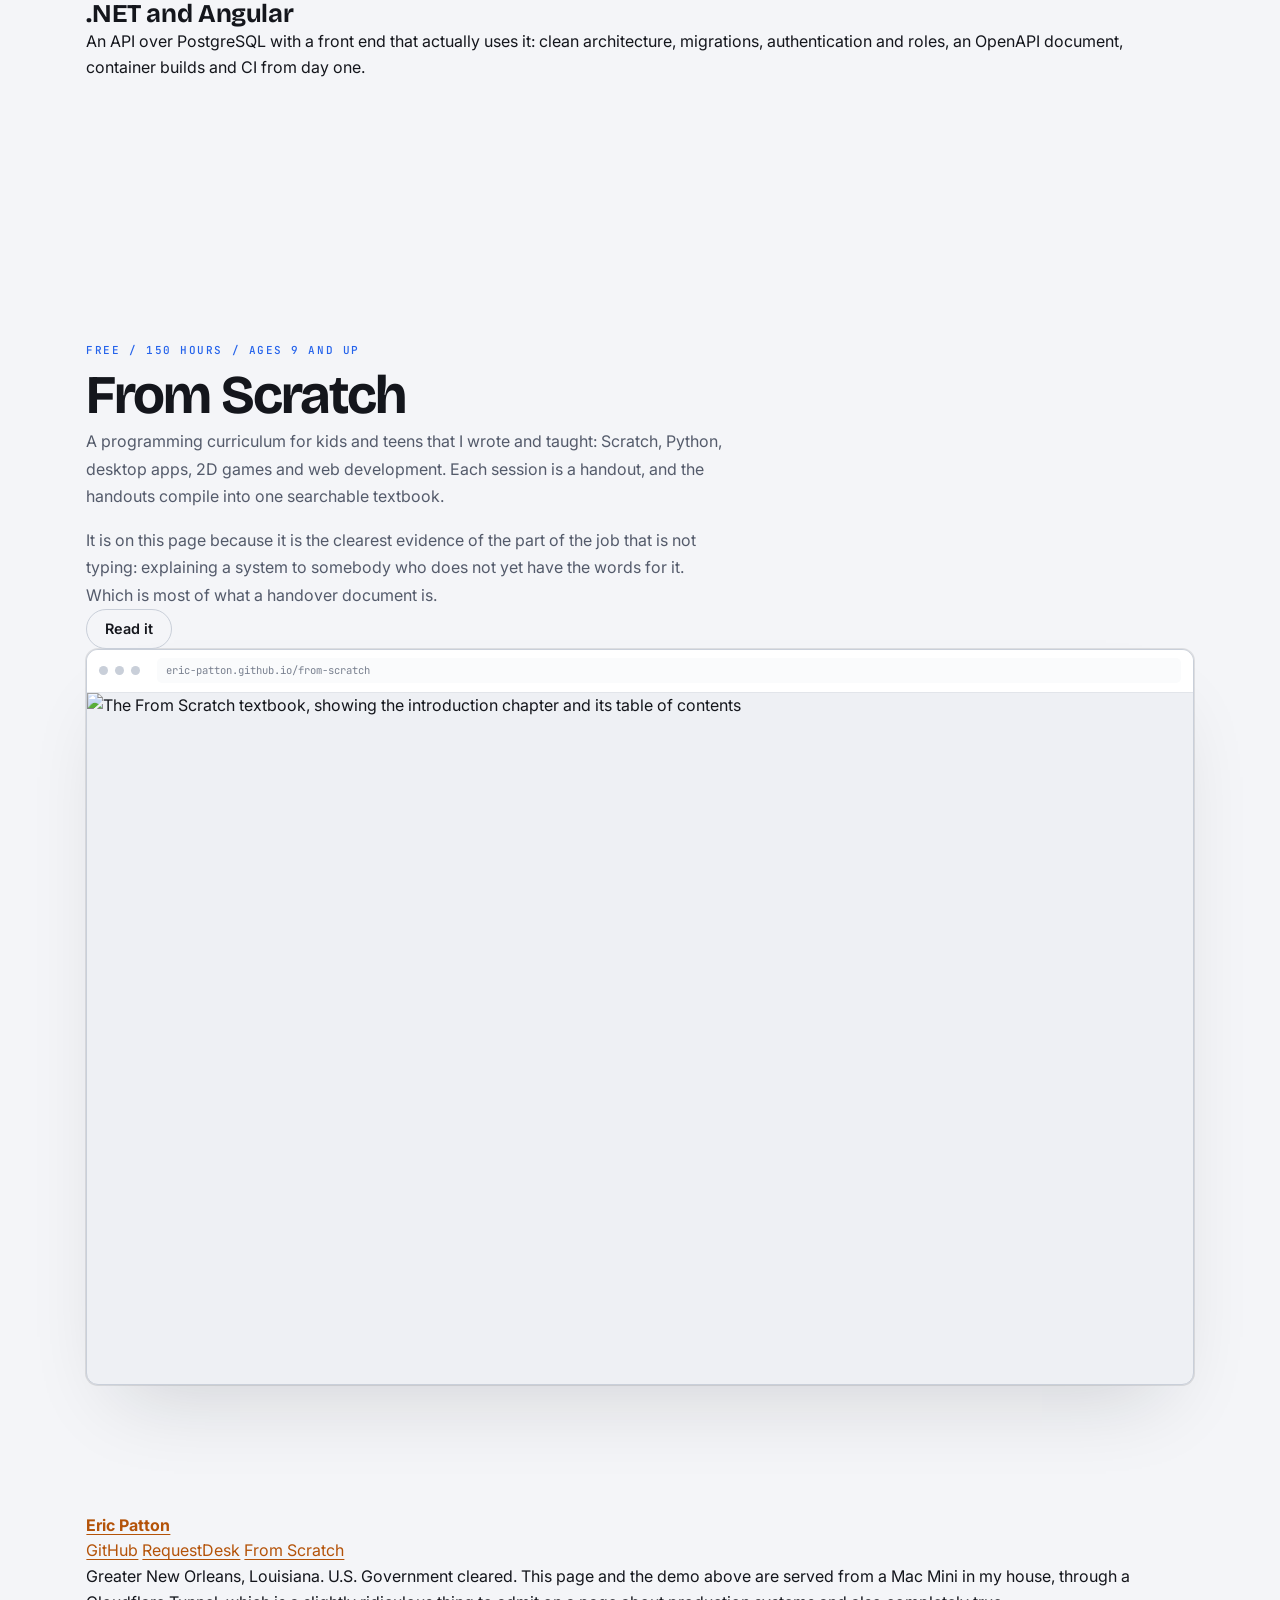
==== commit 530d7b82: "Refresh the RequestDesk capture and the test count" ====
--- a/site/index.html
+++ b/site/index.html
@@ -156,7 +156,7 @@
 
               <div class="metrics">
                 <div class="ep-metric">
-                  <div class="ep-metric__value ep-metric__value--accent">318</div>
+                  <div class="ep-metric__value ep-metric__value--accent">335</div>
                   <div class="ep-mono ep-metric__label">Tests passing</div>
                 </div>
                 <div class="ep-metric">
@@ -319,7 +319,7 @@
             <div class="ep-mono ep-metric__label">People on one platform</div>
           </div>
           <div class="ep-metric">
-            <div class="ep-metric__value band__value ep-metric__value--accent">318</div>
+            <div class="ep-metric__value band__value ep-metric__value--accent">335</div>
             <div class="ep-mono ep-metric__label">Tests on the live demo</div>
           </div>
           <div class="ep-metric">
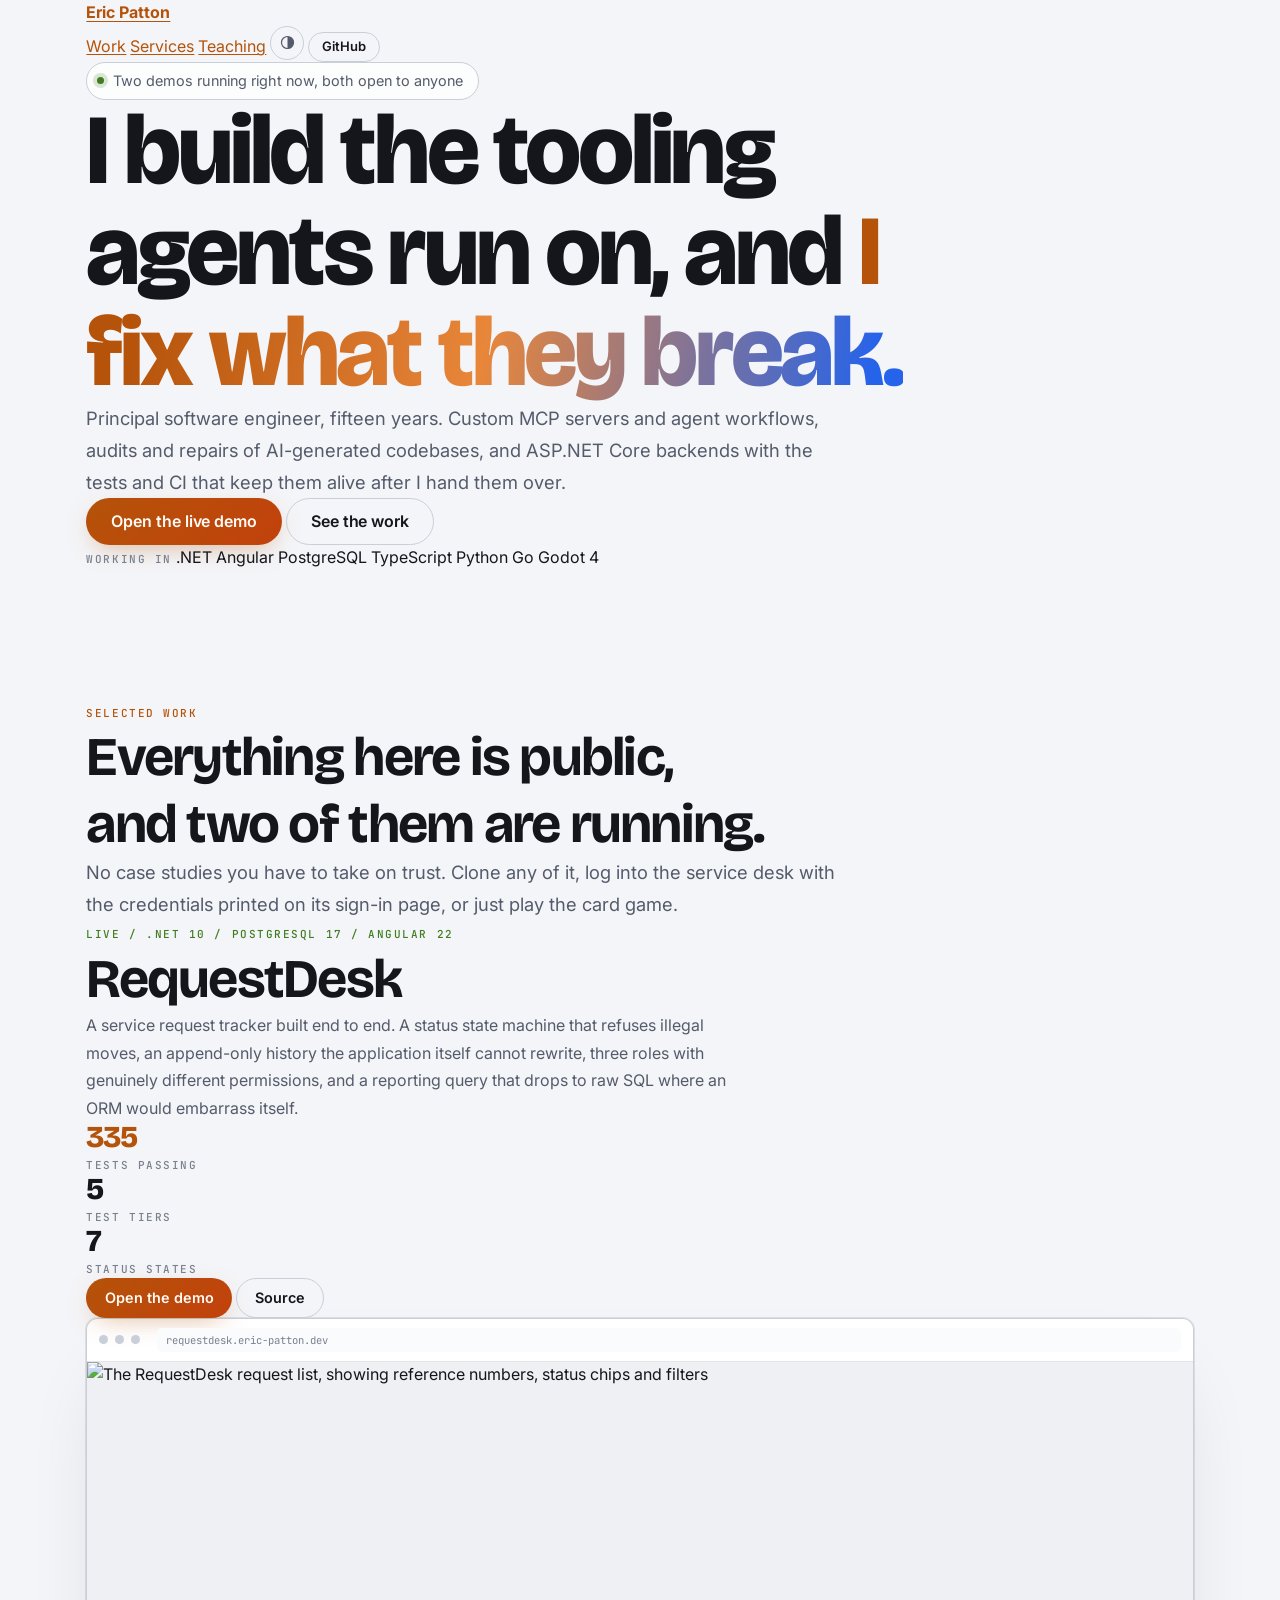
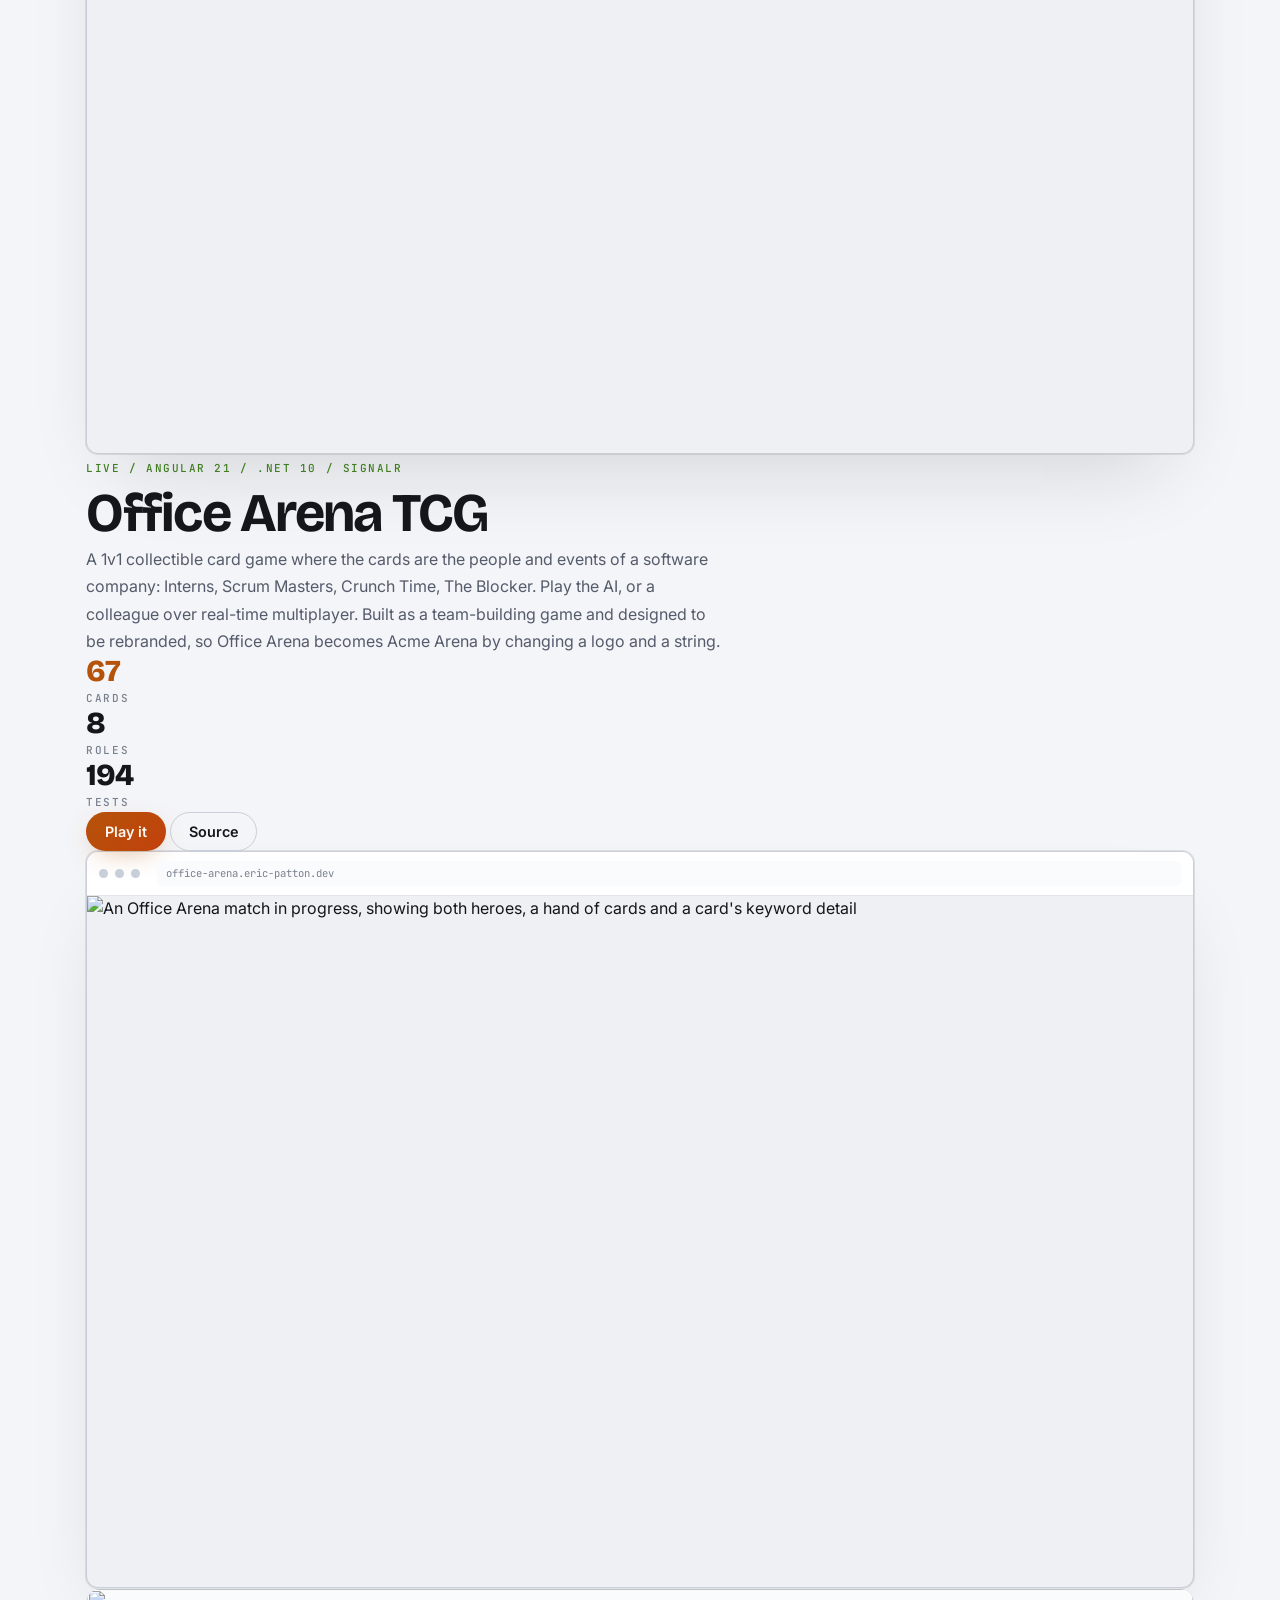
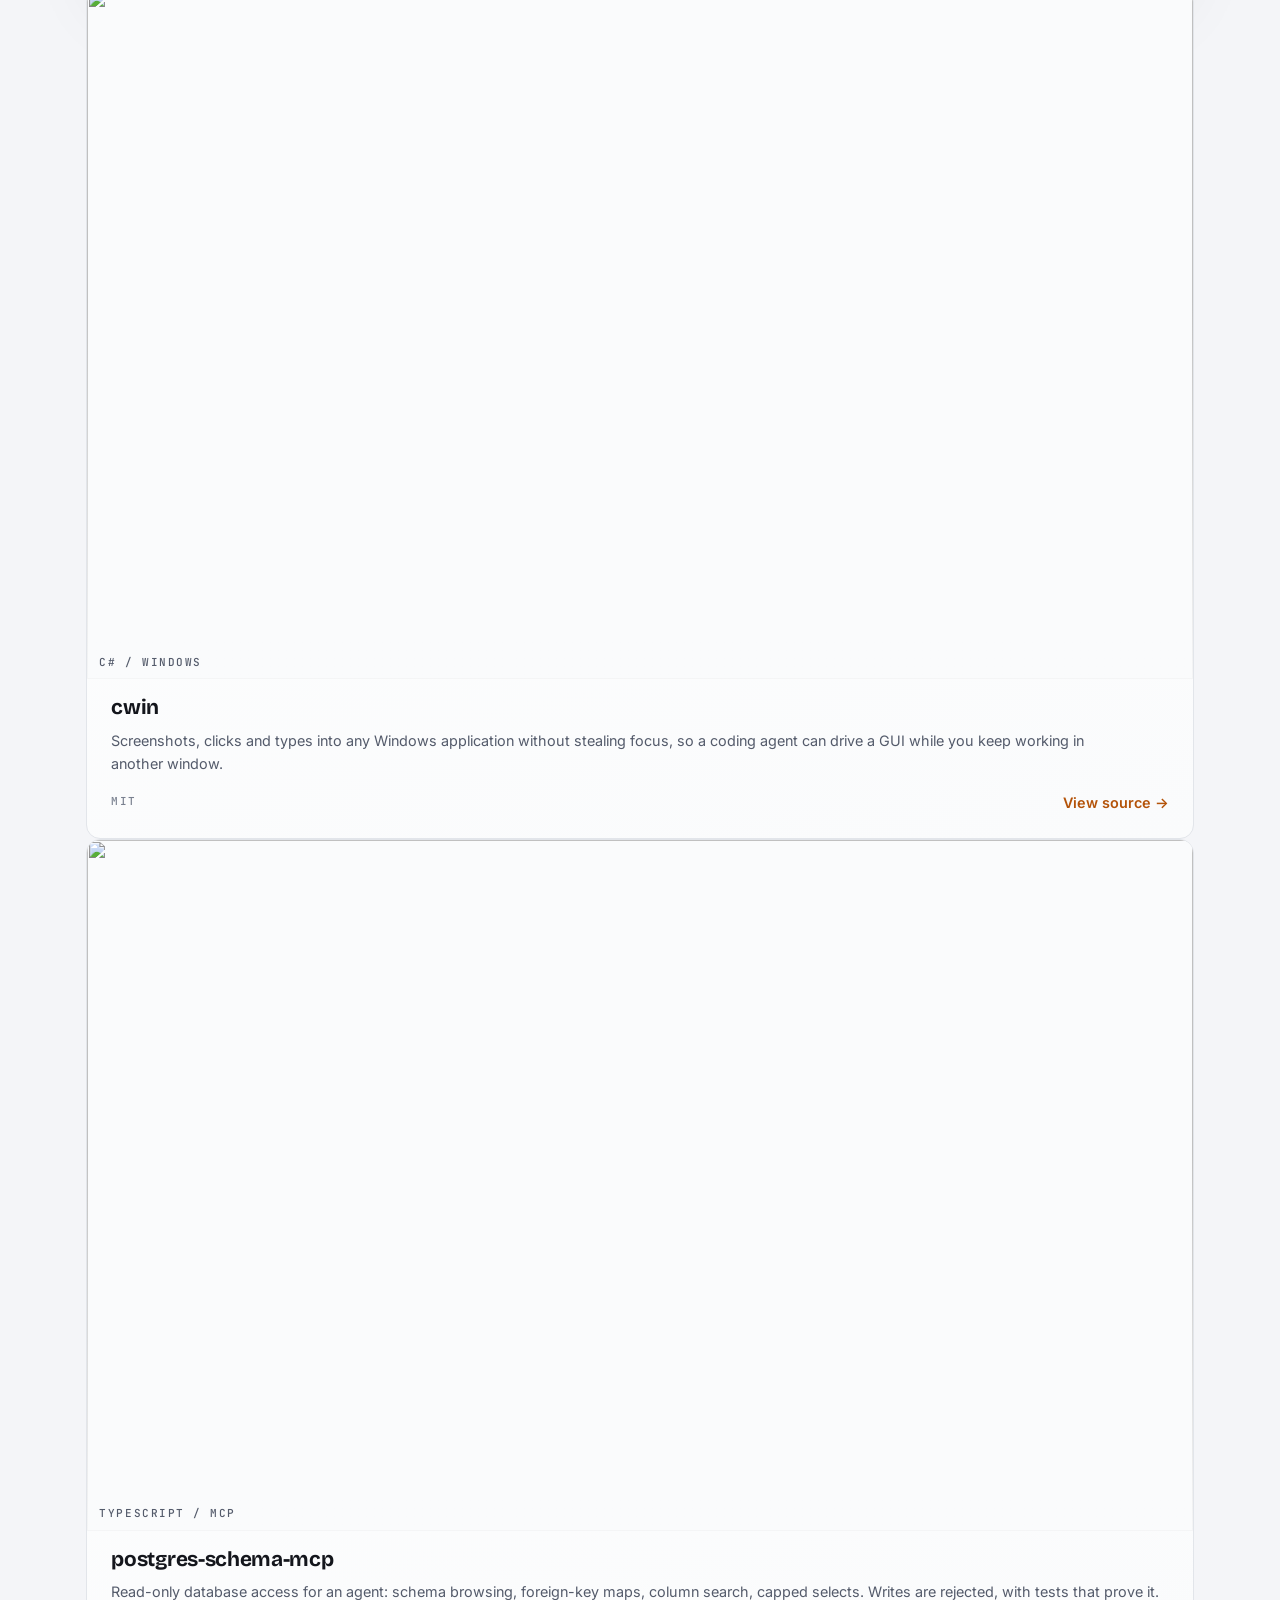
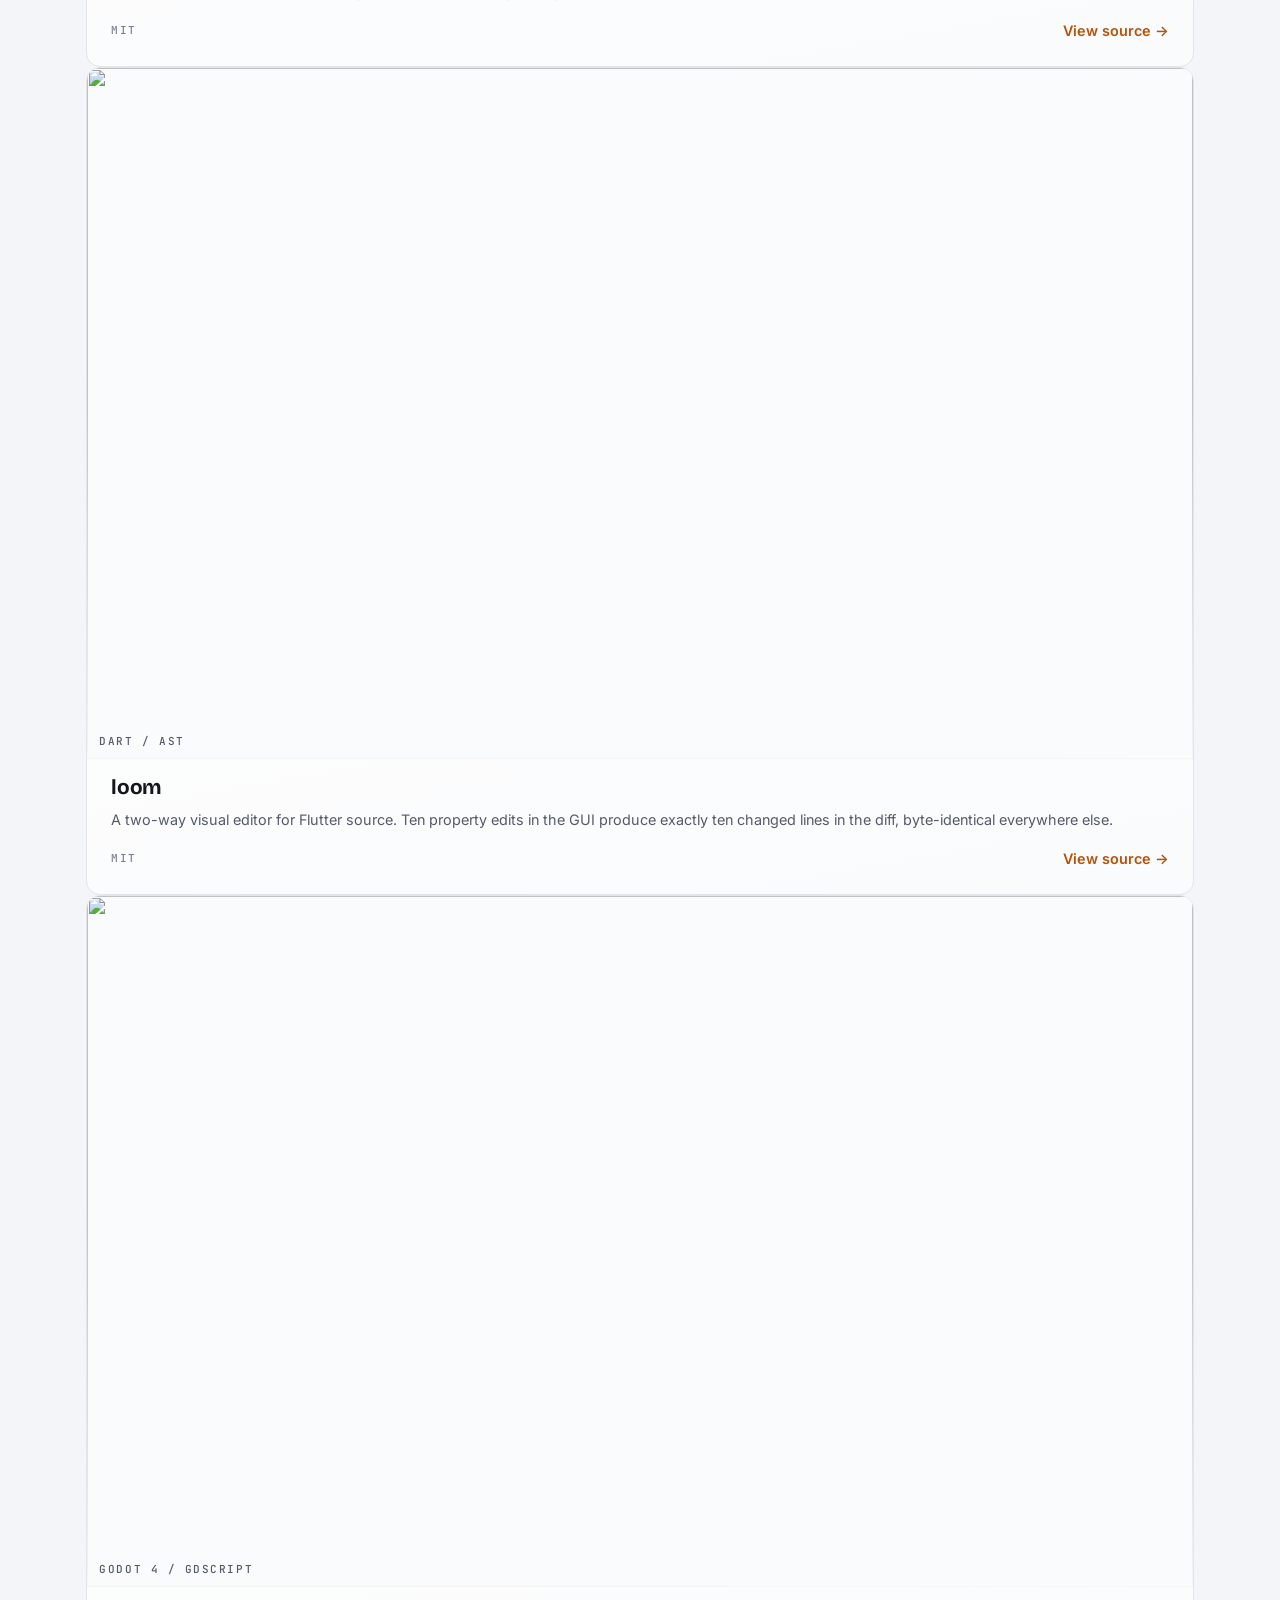
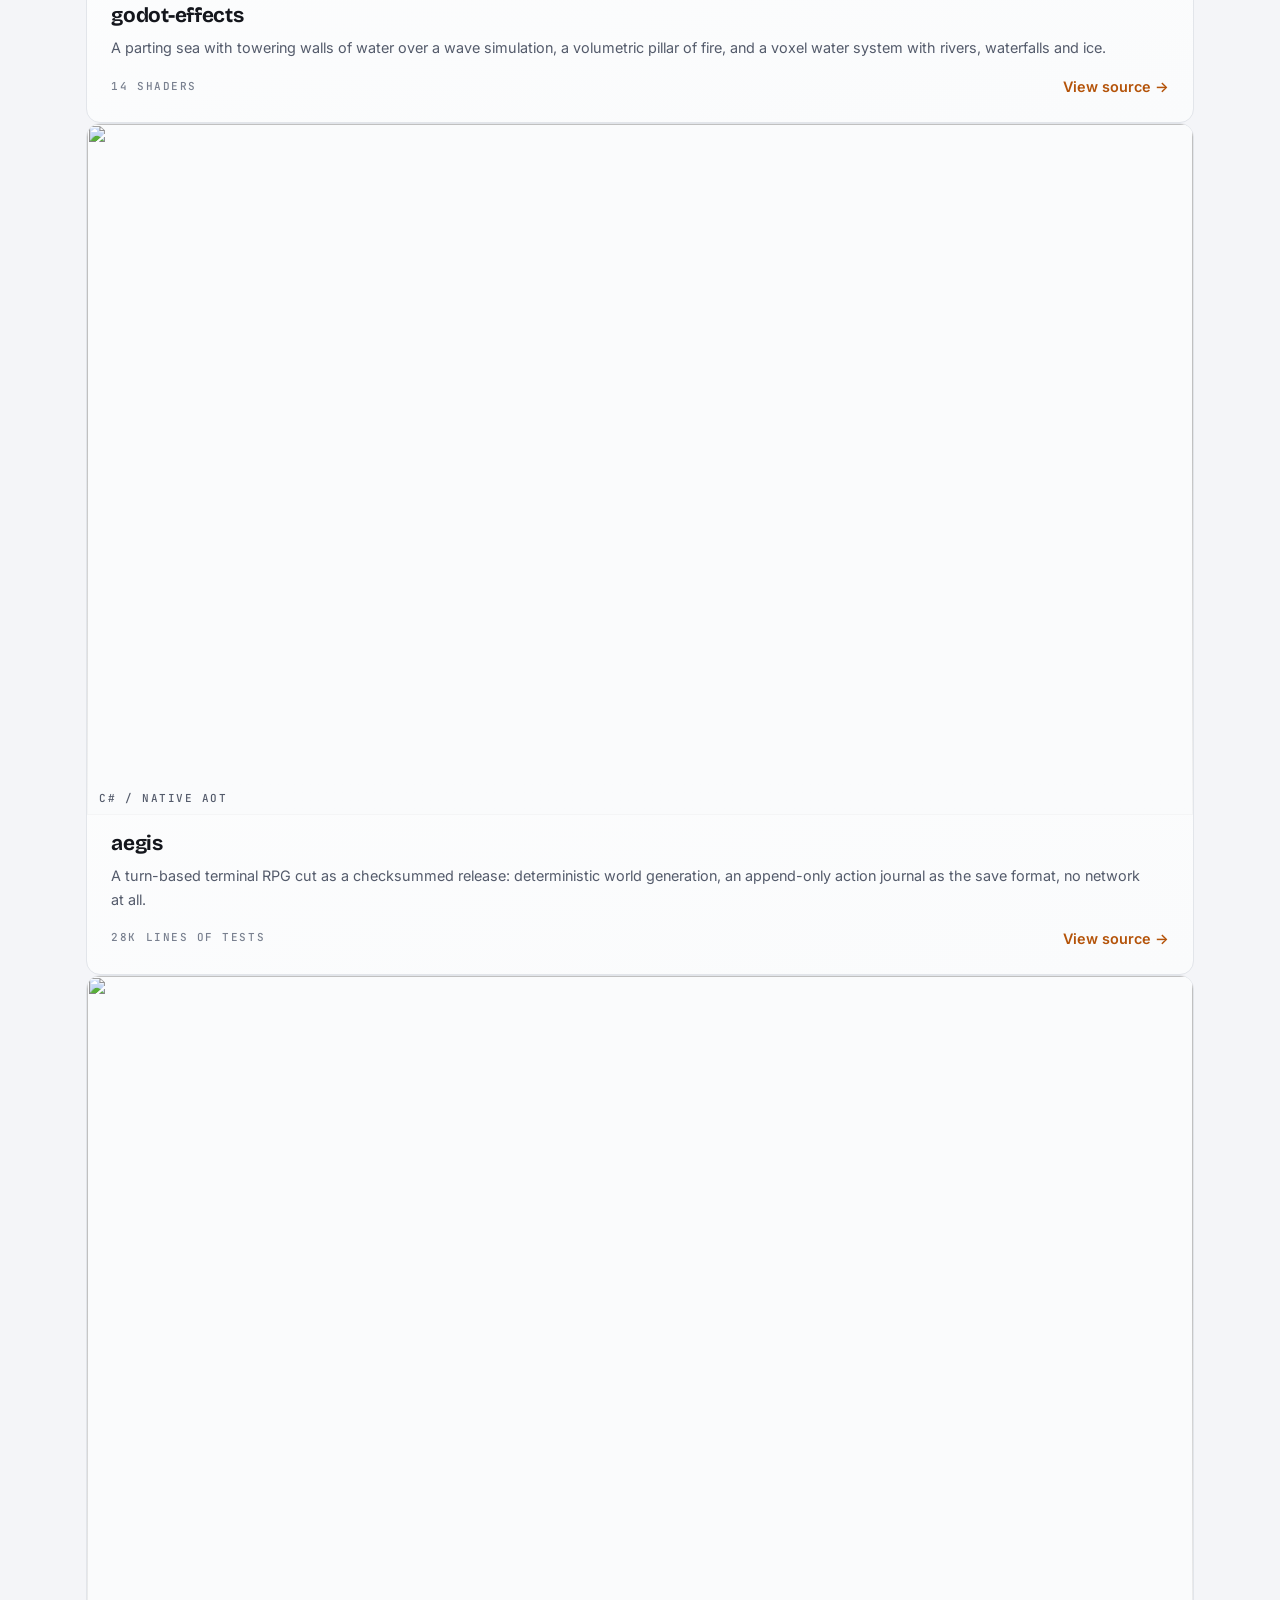
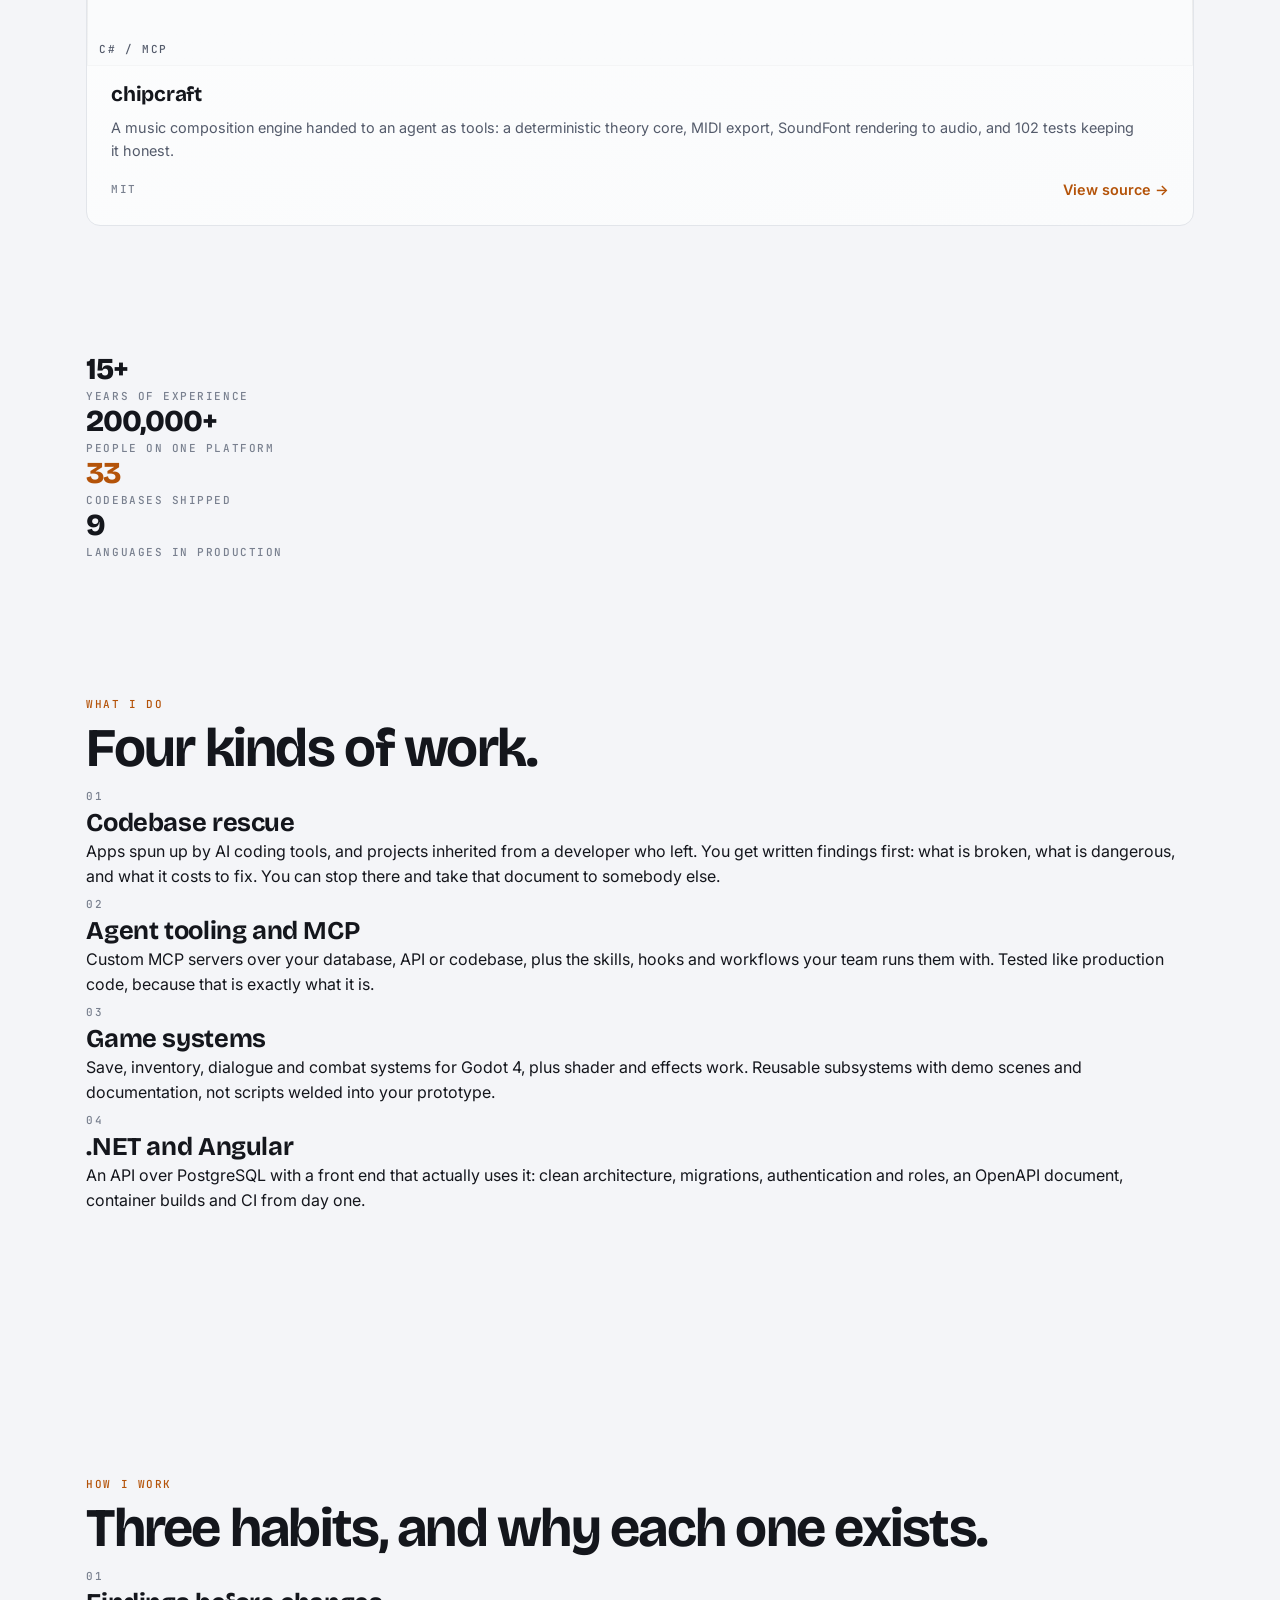
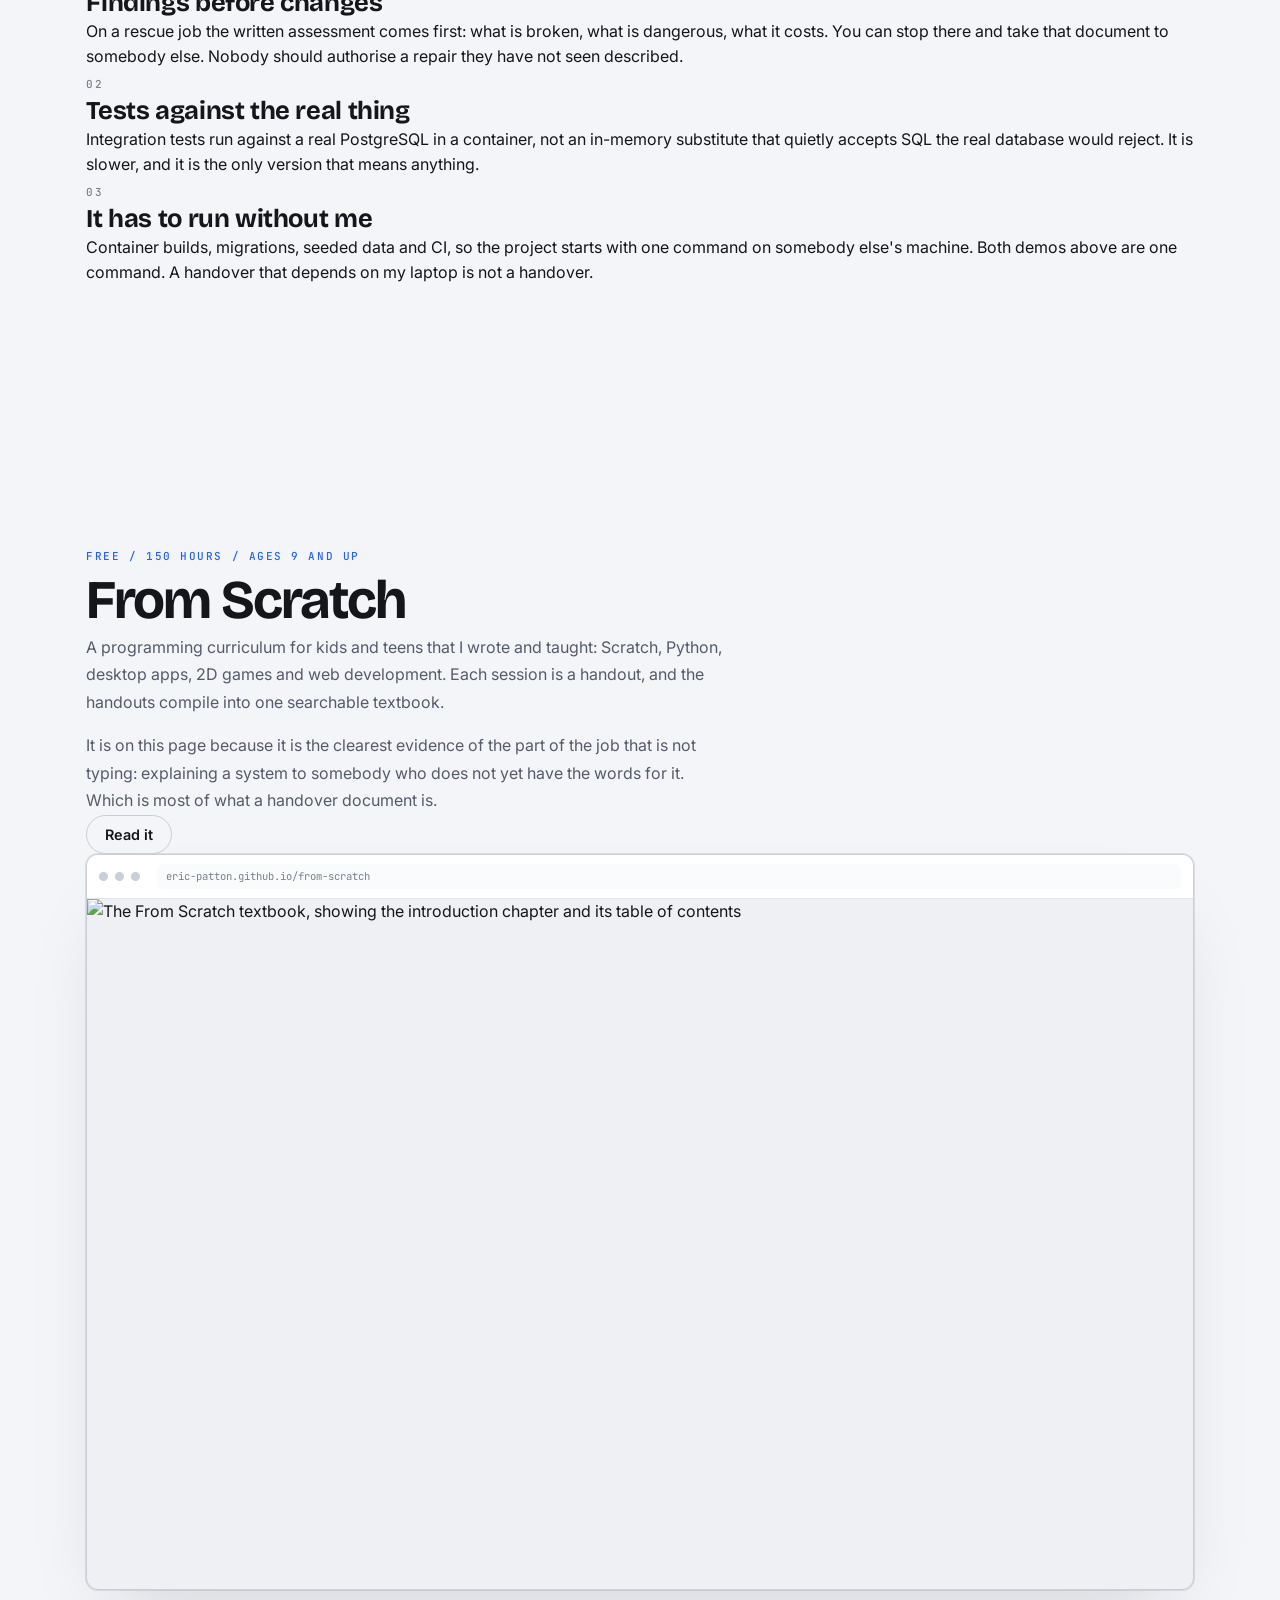
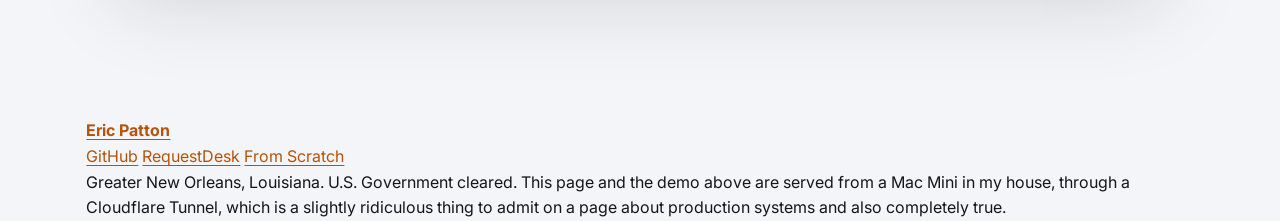
==== commit 039ccf90: "Office Arena on the site, better numbers, and a how-I-work section Adds the card game as a second li" ====
--- a/site/index.html
+++ b/site/index.html
@@ -93,9 +93,9 @@
         <div class="hero__scrim"></div>
 
         <div class="ep-page hero__content">
-          <a class="ep-pill" href="https://requestdesk.eric-patton.dev">
+          <a class="ep-pill" href="#work">
             <span class="ep-dot" aria-hidden="true"></span>
-            RequestDesk is live right now, with a demo login
+            Two demos running right now, both open to anyone
           </a>
 
           <h1 class="ep-display hero__headline">
@@ -134,10 +134,10 @@
         <div class="ep-page">
           <div class="section-head ep-reveal">
             <span class="ep-mono ep-mono--accent">Selected work</span>
-            <h2 class="ep-title">Everything here is public, and one of them is running.</h2>
+            <h2 class="ep-title">Everything here is public, and two of them are running.</h2>
             <p class="ep-lede">
-              No case studies you have to take on trust. Clone any of it, or log into the demo with
-              the credentials printed on its sign-in page.
+              No case studies you have to take on trust. Clone any of it, log into the service desk
+              with the credentials printed on its sign-in page, or just play the card game.
             </p>
           </div>
 
@@ -195,6 +195,60 @@
             </div>
           </article>
 
+          <article class="showcase showcase--second ep-reveal">
+            <div>
+              <span class="ep-mono" style="color: var(--ep-lime)">
+                Live / Angular 21 / .NET 10 / SignalR
+              </span>
+              <h3 class="ep-title showcase__title">Office Arena TCG</h3>
+              <p class="ep-prose">
+                A 1v1 collectible card game where the cards are the people and events of a software
+                company: Interns, Scrum Masters, Crunch Time, The Blocker. Play the AI, or a
+                colleague over real-time multiplayer. Built as a team-building game and designed to
+                be rebranded, so Office Arena becomes Acme Arena by changing a logo and a string.
+              </p>
+
+              <div class="metrics">
+                <div class="ep-metric">
+                  <div class="ep-metric__value ep-metric__value--accent">67</div>
+                  <div class="ep-mono ep-metric__label">Cards</div>
+                </div>
+                <div class="ep-metric">
+                  <div class="ep-metric__value">8</div>
+                  <div class="ep-mono ep-metric__label">Roles</div>
+                </div>
+                <div class="ep-metric">
+                  <div class="ep-metric__value">194</div>
+                  <div class="ep-mono ep-metric__label">Tests</div>
+                </div>
+              </div>
+
+              <div class="actions">
+                <a class="ep-btn ep-btn--primary" href="https://office-arena.eric-patton.dev">
+                  Play it
+                </a>
+                <a class="ep-btn ep-btn--ghost" href="https://github.com/eric-patton/office-arena" rel="noopener">
+                  Source
+                </a>
+              </div>
+            </div>
+
+            <div class="ep-frame showcase__frame">
+              <div class="ep-frame__bar">
+                <i></i><i></i><i></i>
+                <span class="ep-frame__url">office-arena.eric-patton.dev</span>
+              </div>
+              <img
+                src="/assets/office-arena-match.png"
+                alt="An Office Arena match in progress, showing both heroes, a hand of cards and a card's keyword detail"
+                width="1440"
+                height="900"
+                loading="lazy"
+                decoding="async"
+              />
+            </div>
+          </article>
+
           <div class="work-grid ep-reveal">
             <a class="ep-card ep-card--interactive" href="https://github.com/eric-patton/cwin" rel="noopener">
               <div class="ep-card__art">
@@ -311,20 +365,20 @@
       <div class="band">
         <div class="ep-page band__row">
           <div class="ep-metric">
-            <div class="ep-metric__value band__value">15</div>
-            <div class="ep-mono ep-metric__label">Years in production</div>
+            <div class="ep-metric__value band__value">15+</div>
+            <div class="ep-mono ep-metric__label">Years of experience</div>
           </div>
           <div class="ep-metric">
             <div class="ep-metric__value band__value">200,000+</div>
             <div class="ep-mono ep-metric__label">People on one platform</div>
           </div>
           <div class="ep-metric">
-            <div class="ep-metric__value band__value ep-metric__value--accent">335</div>
-            <div class="ep-mono ep-metric__label">Tests on the live demo</div>
+            <div class="ep-metric__value band__value ep-metric__value--accent">33</div>
+            <div class="ep-mono ep-metric__label">Codebases shipped</div>
           </div>
           <div class="ep-metric">
-            <div class="ep-metric__value band__value">24</div>
-            <div class="ep-mono ep-metric__label">Public repositories</div>
+            <div class="ep-metric__value band__value">9</div>
+            <div class="ep-mono ep-metric__label">Languages in production</div>
           </div>
         </div>
       </div>
@@ -375,6 +429,48 @@
                 An API over PostgreSQL with a front end that actually uses it: clean architecture,
                 migrations, authentication and roles, an OpenAPI document, container builds and CI
                 from day one.
+              </p>
+            </article>
+          </div>
+        </div>
+      </section>
+
+      <!-- ---- How I work ---------------------------------------------------------------- -->
+      <section class="ep-section" id="approach">
+        <div class="ep-page">
+          <div class="section-head ep-reveal">
+            <span class="ep-mono ep-mono--accent">How I work</span>
+            <h2 class="ep-title">Three habits, and why each one exists.</h2>
+          </div>
+
+          <div class="services ep-reveal">
+            <article class="service">
+              <span class="ep-mono service__no">01</span>
+              <h3 class="ep-heading">Findings before changes</h3>
+              <p>
+                On a rescue job the written assessment comes first: what is broken, what is
+                dangerous, what it costs. You can stop there and take that document to somebody
+                else. Nobody should authorise a repair they have not seen described.
+              </p>
+            </article>
+
+            <article class="service">
+              <span class="ep-mono service__no">02</span>
+              <h3 class="ep-heading">Tests against the real thing</h3>
+              <p>
+                Integration tests run against a real PostgreSQL in a container, not an in-memory
+                substitute that quietly accepts SQL the real database would reject. It is slower,
+                and it is the only version that means anything.
+              </p>
+            </article>
+
+            <article class="service">
+              <span class="ep-mono service__no">03</span>
+              <h3 class="ep-heading">It has to run without me</h3>
+              <p>
+                Container builds, migrations, seeded data and CI, so the project starts with one
+                command on somebody else's machine. Both demos above are one command. A handover
+                that depends on my laptop is not a handover.
               </p>
             </article>
           </div>
